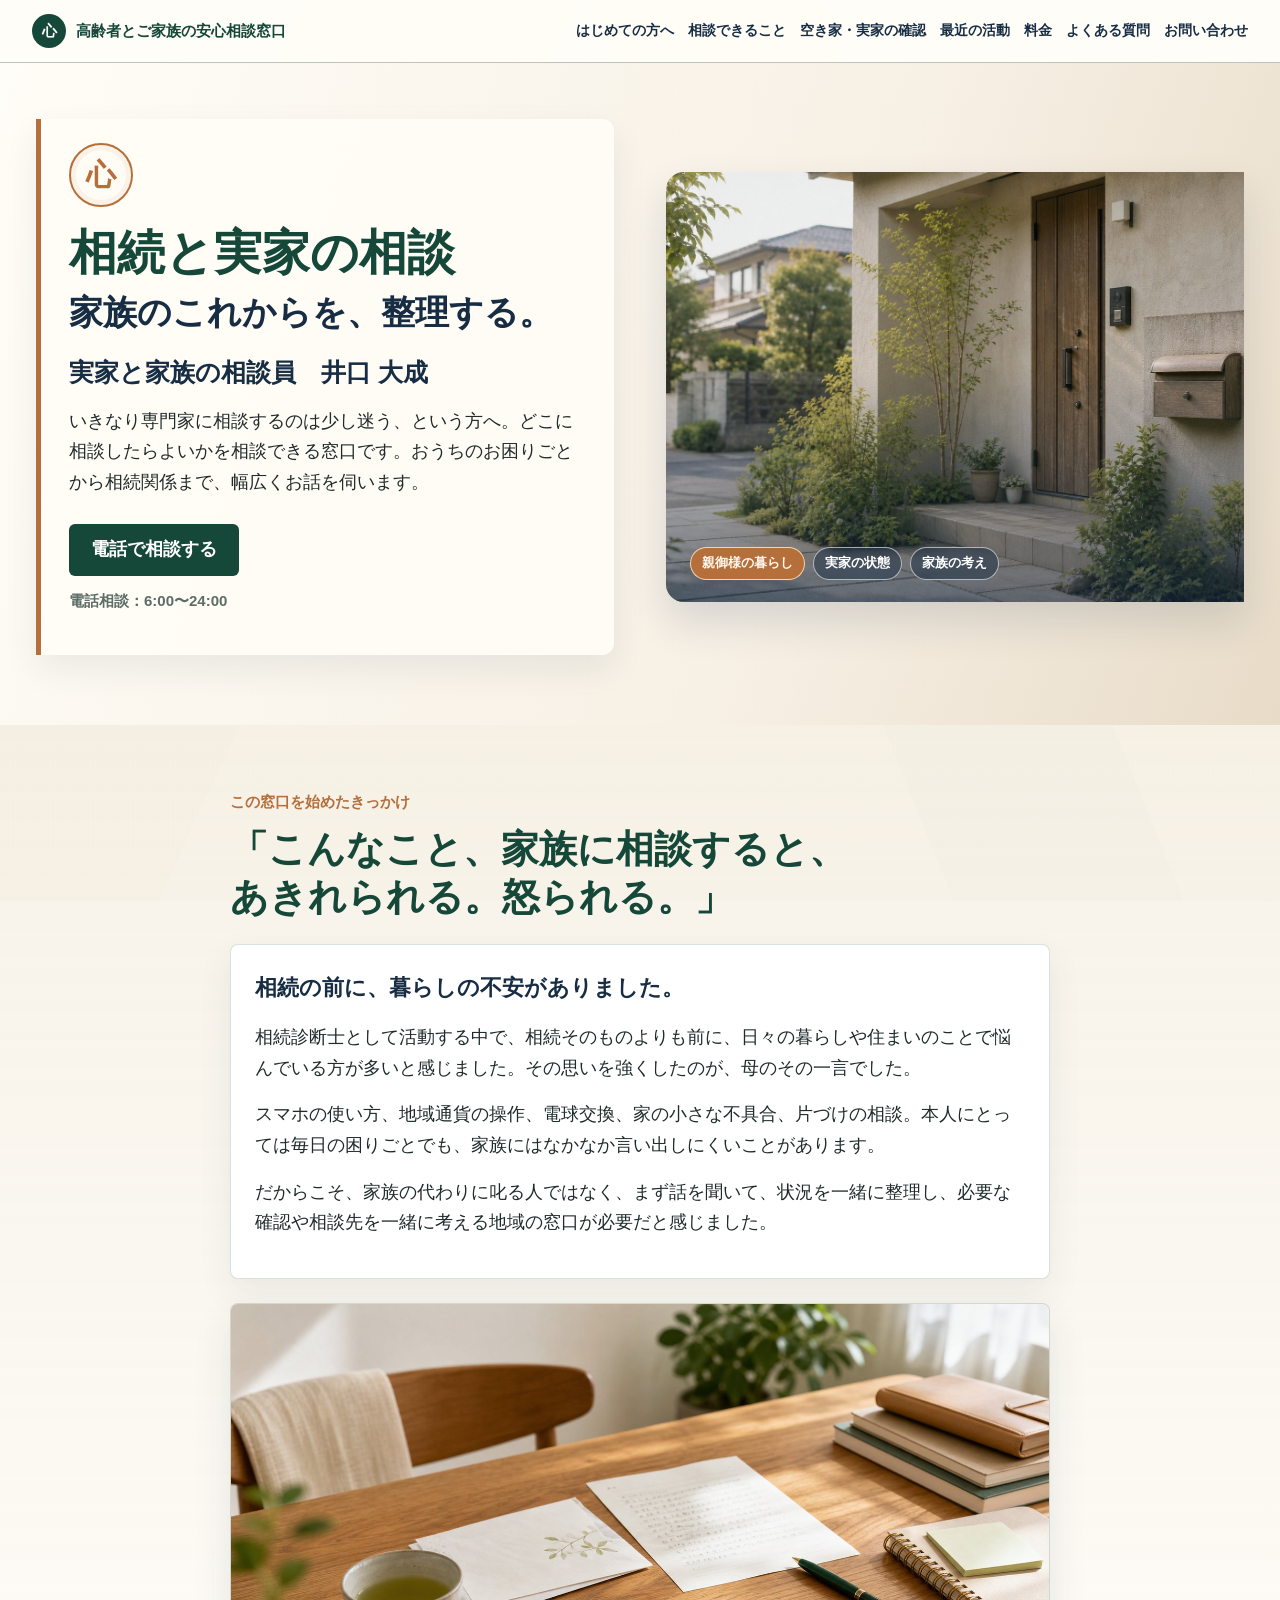
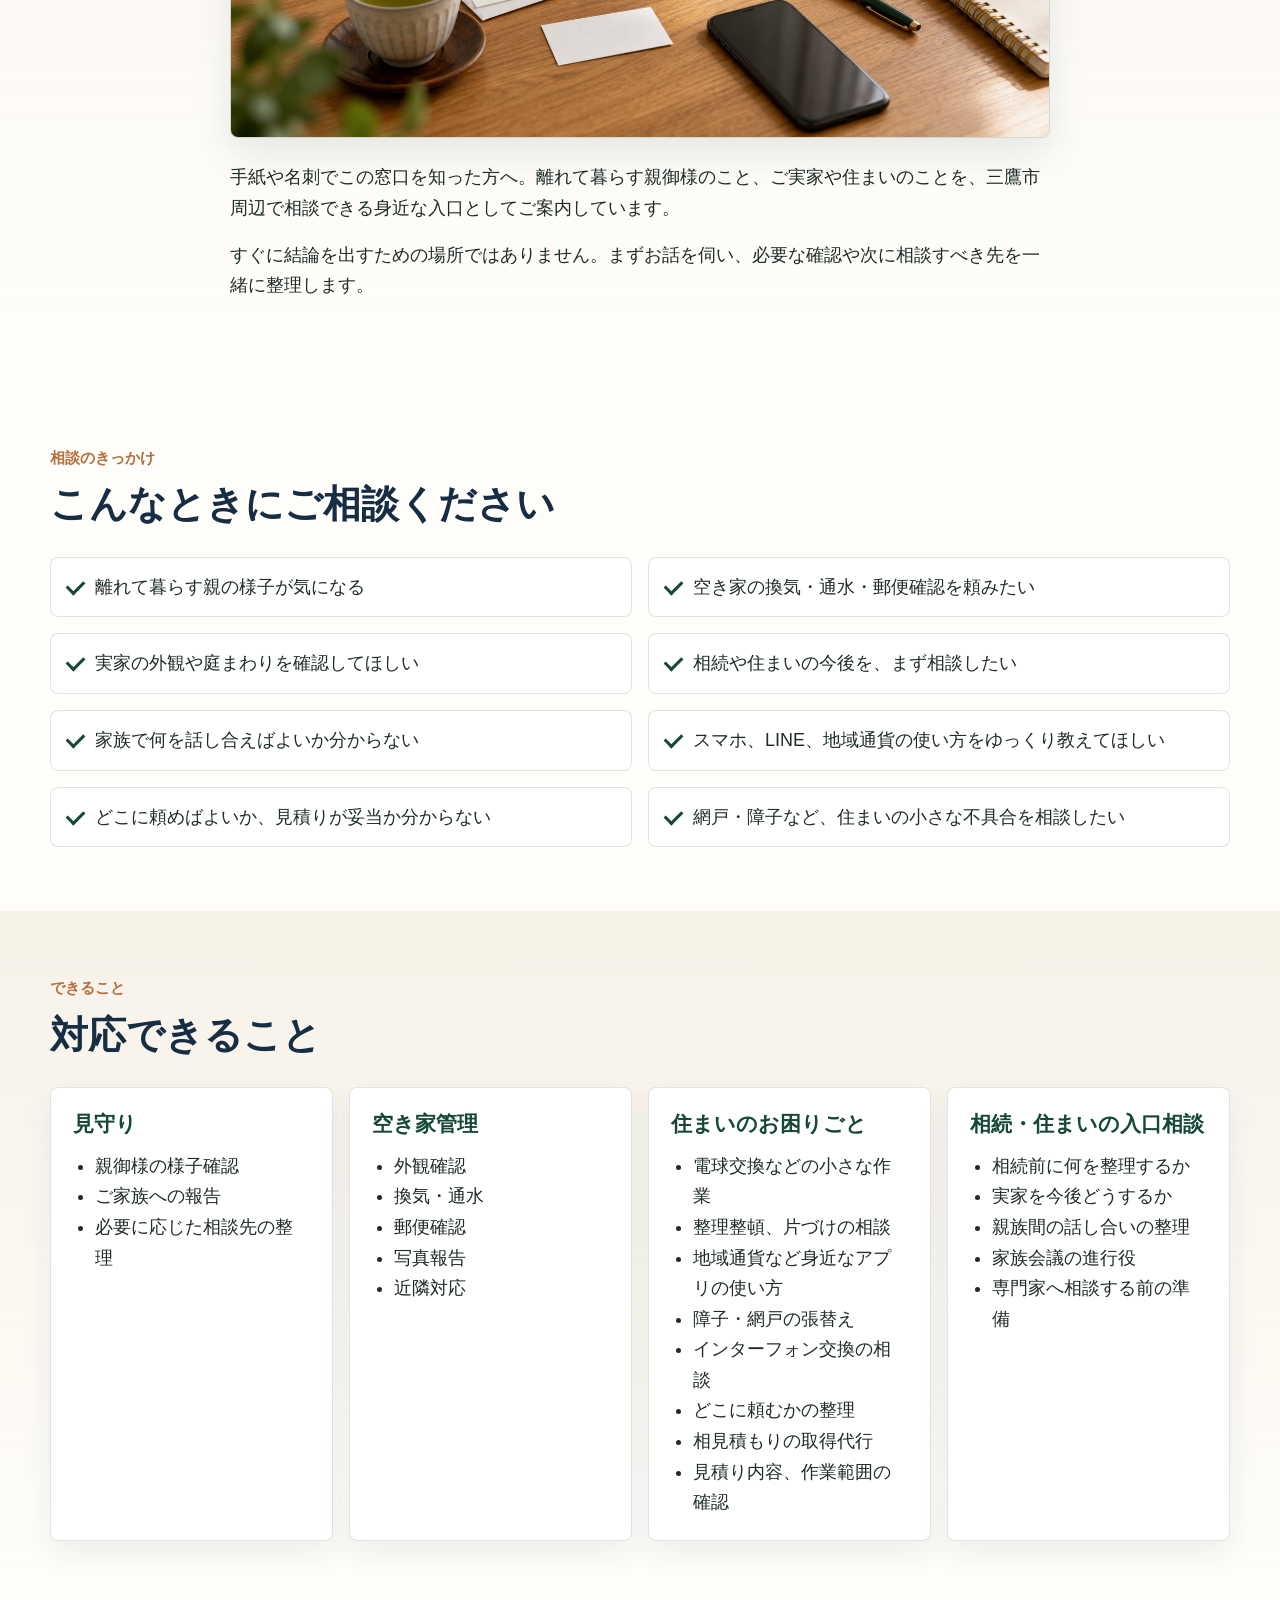
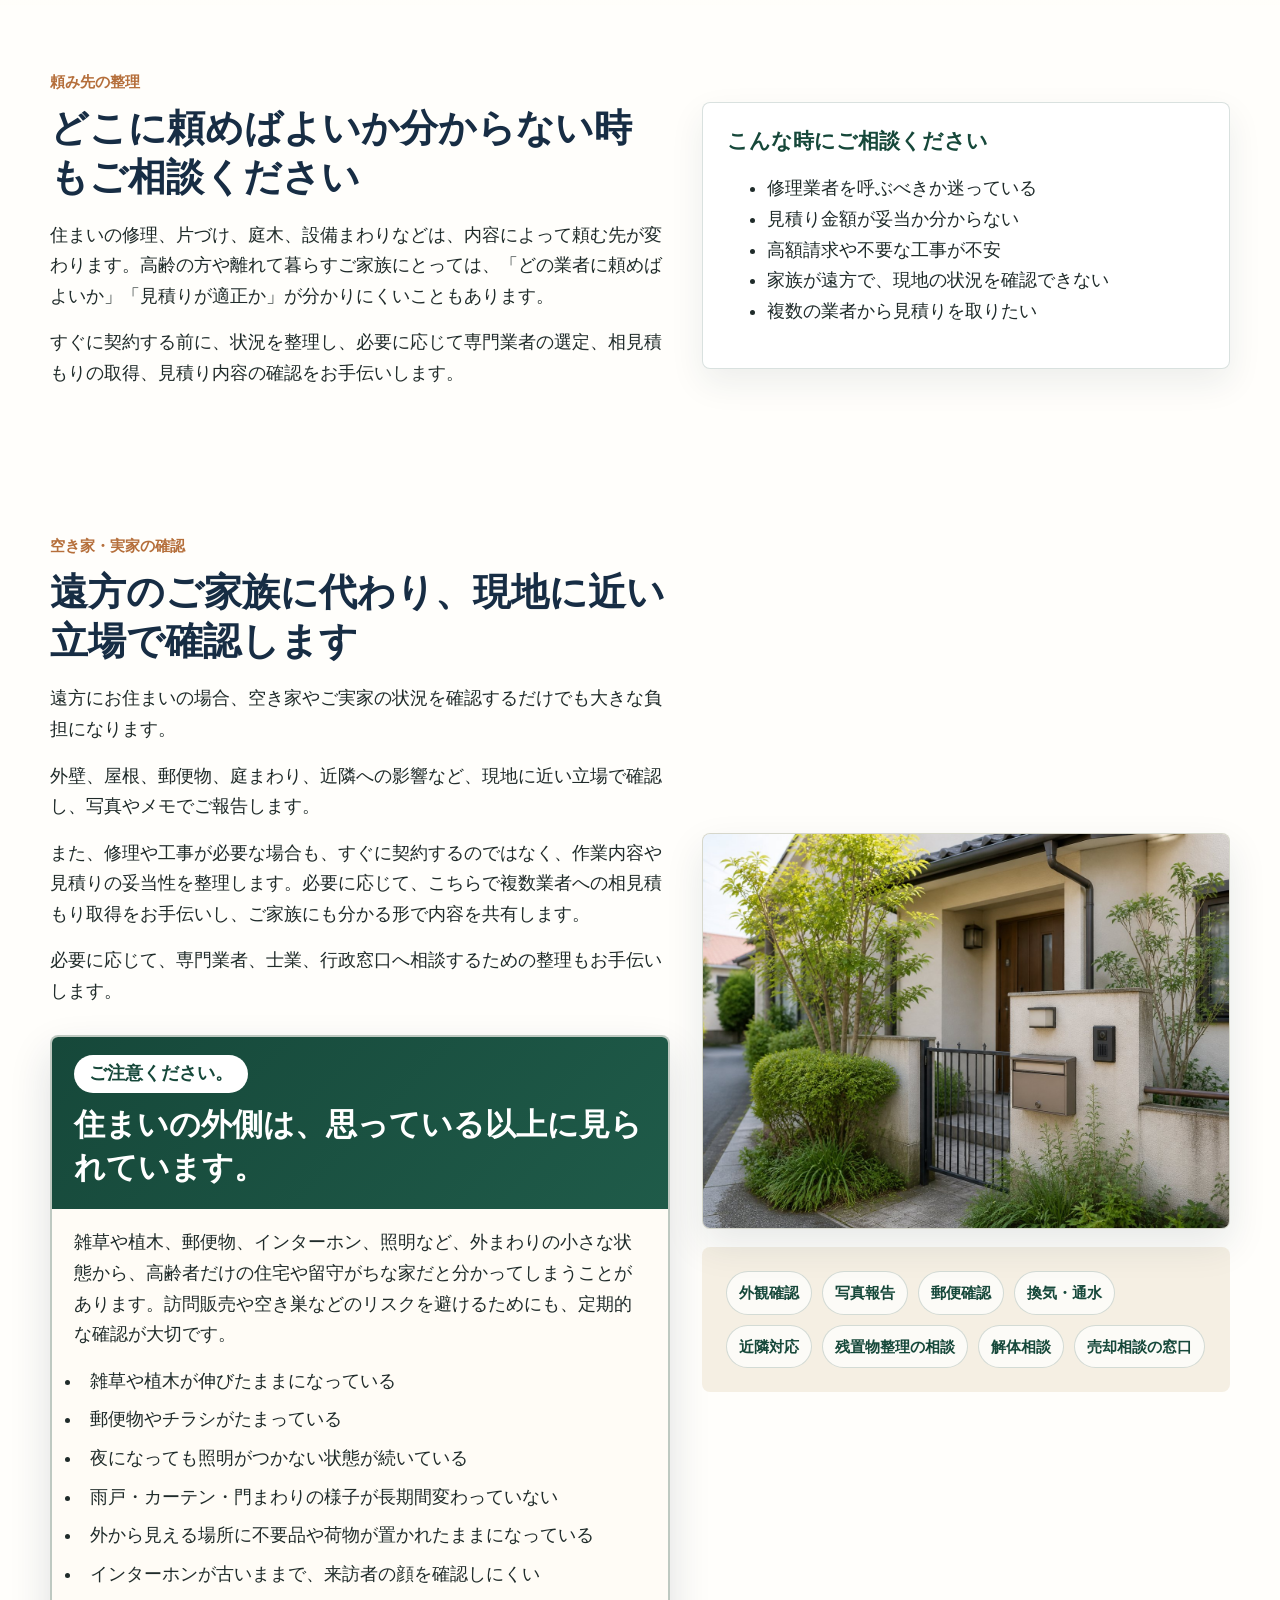
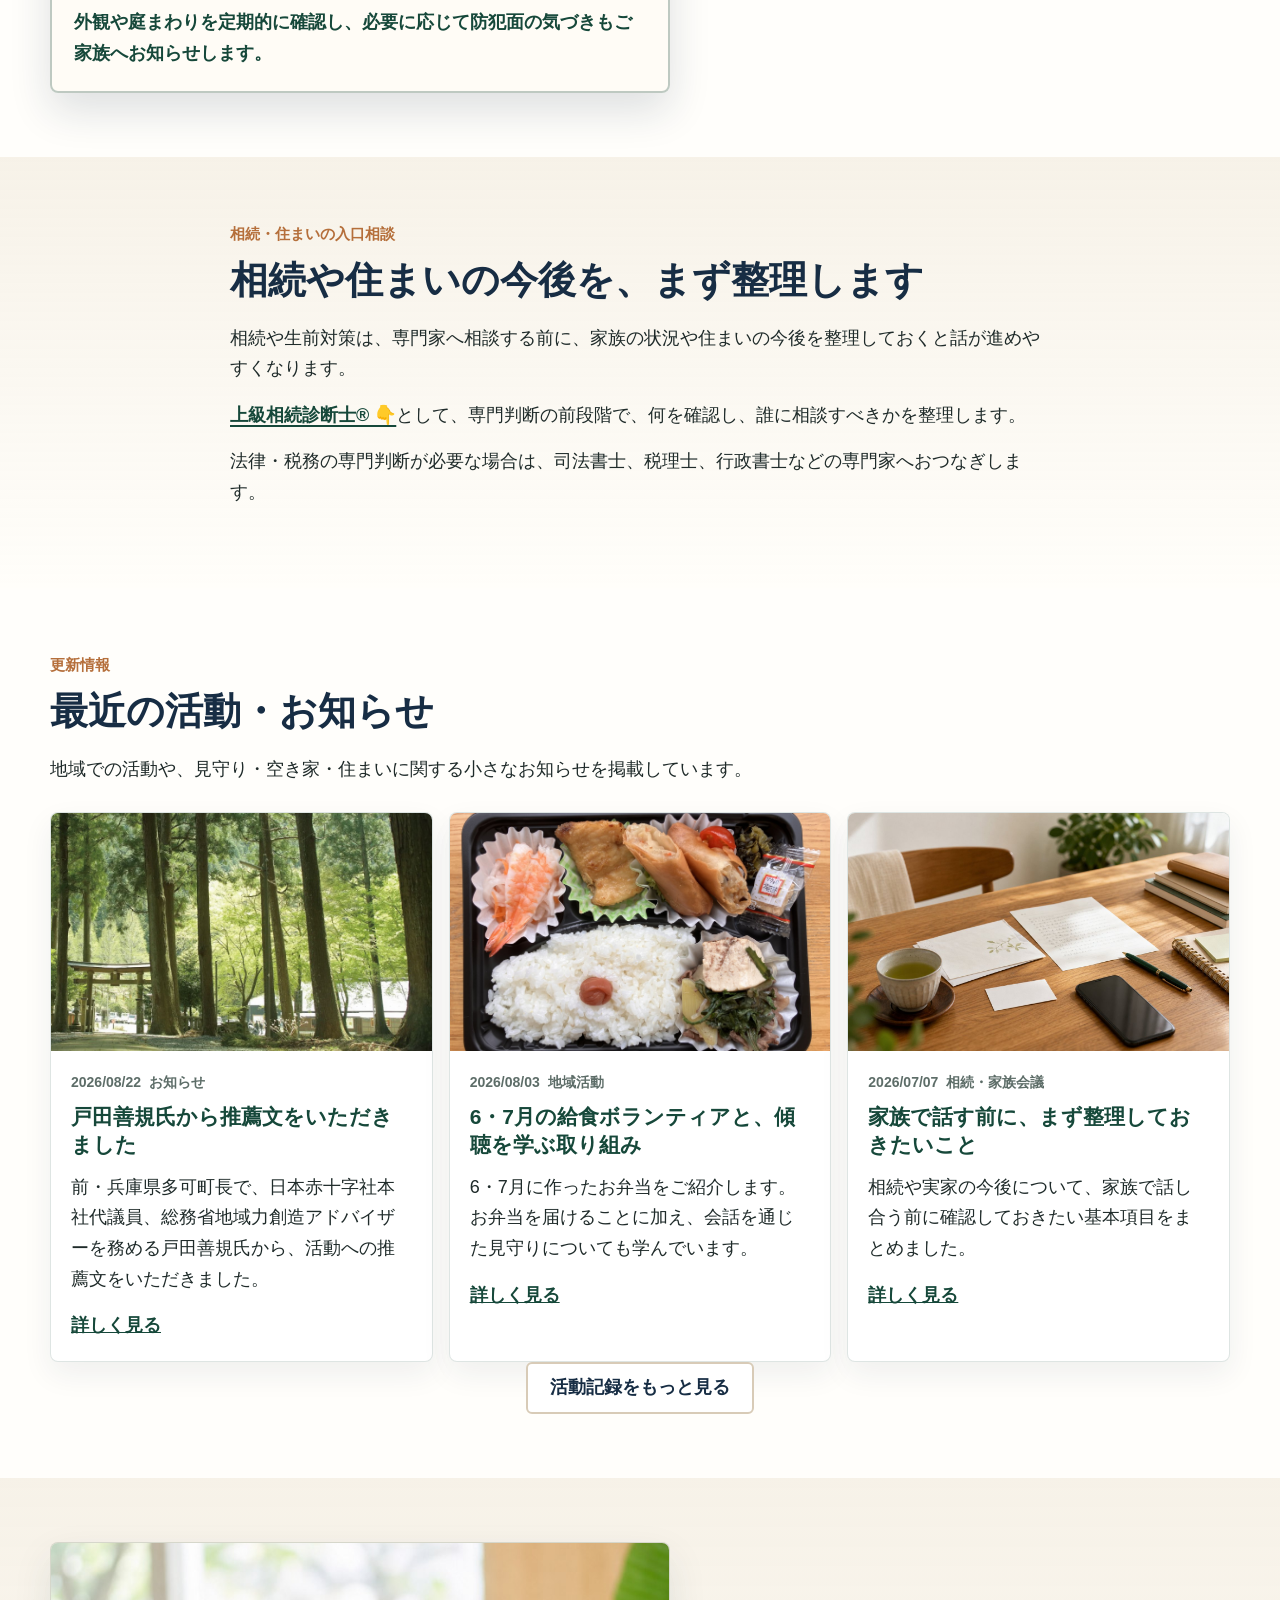
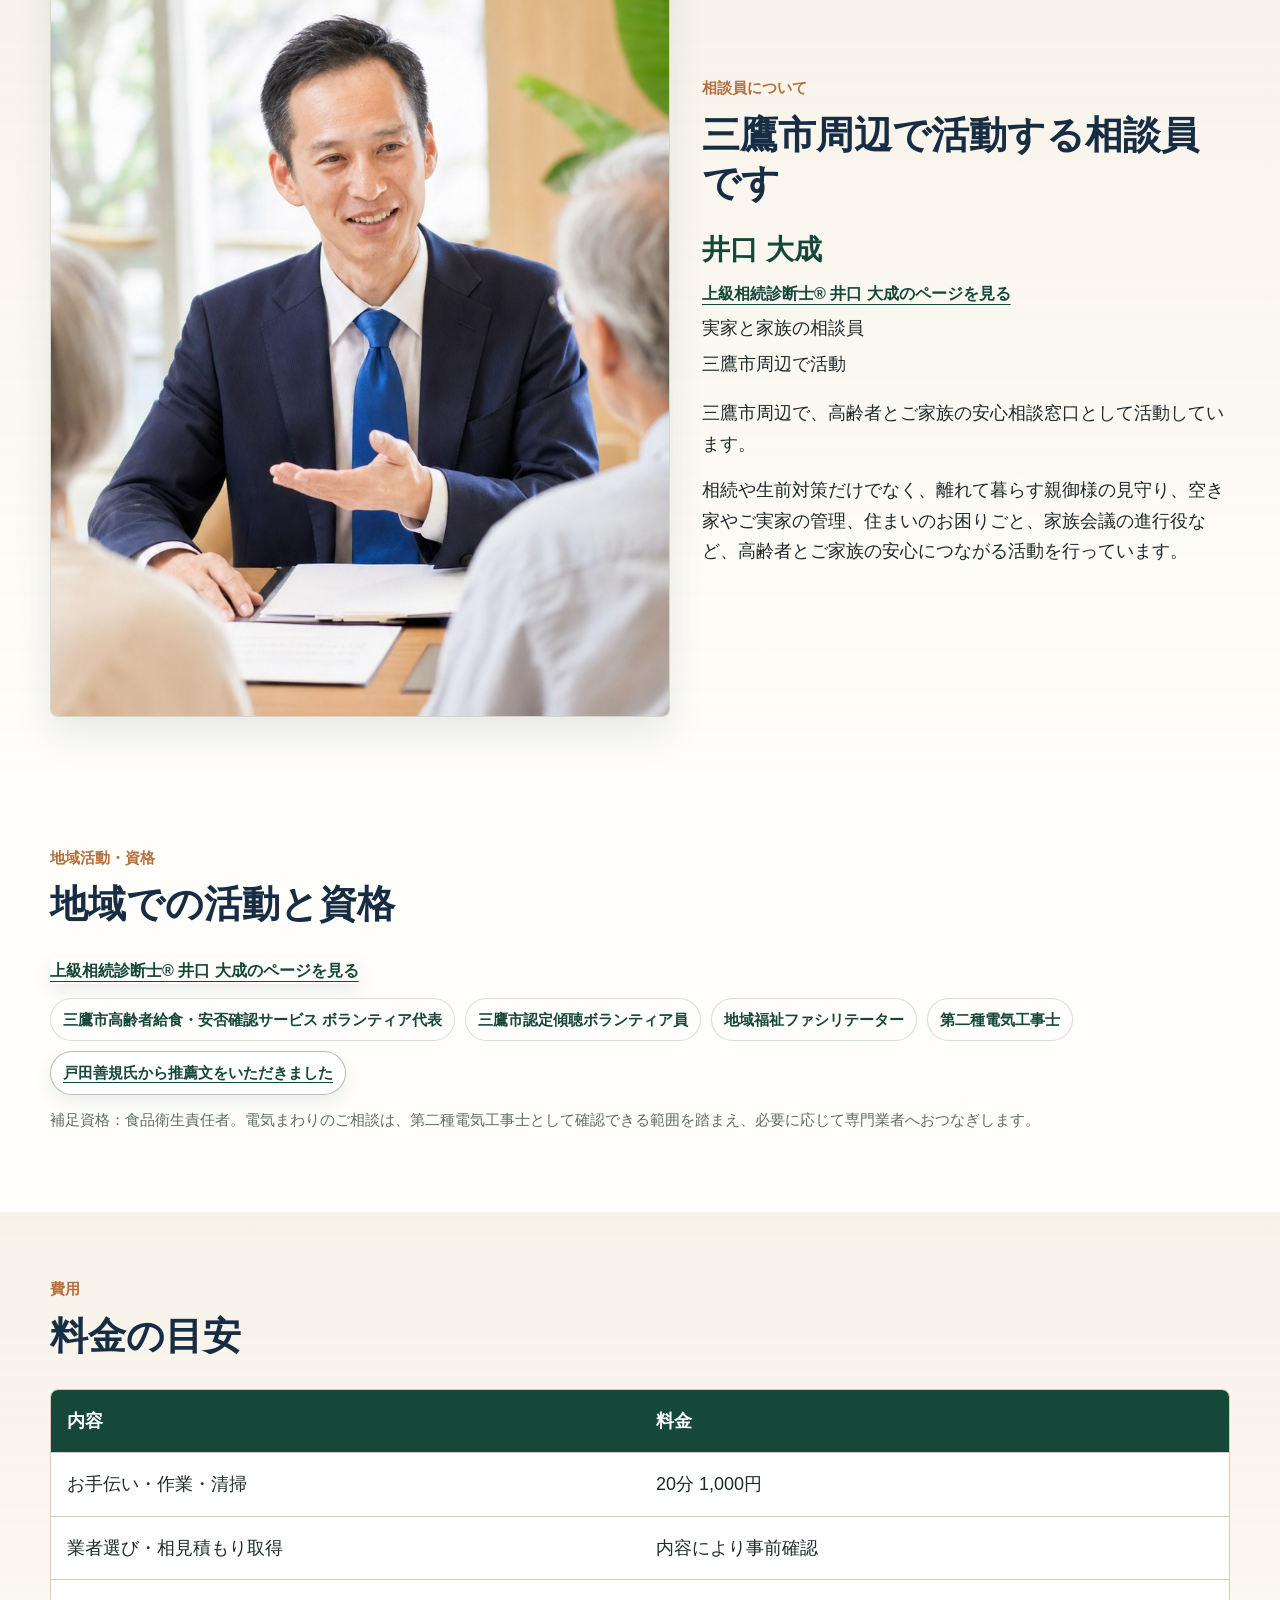
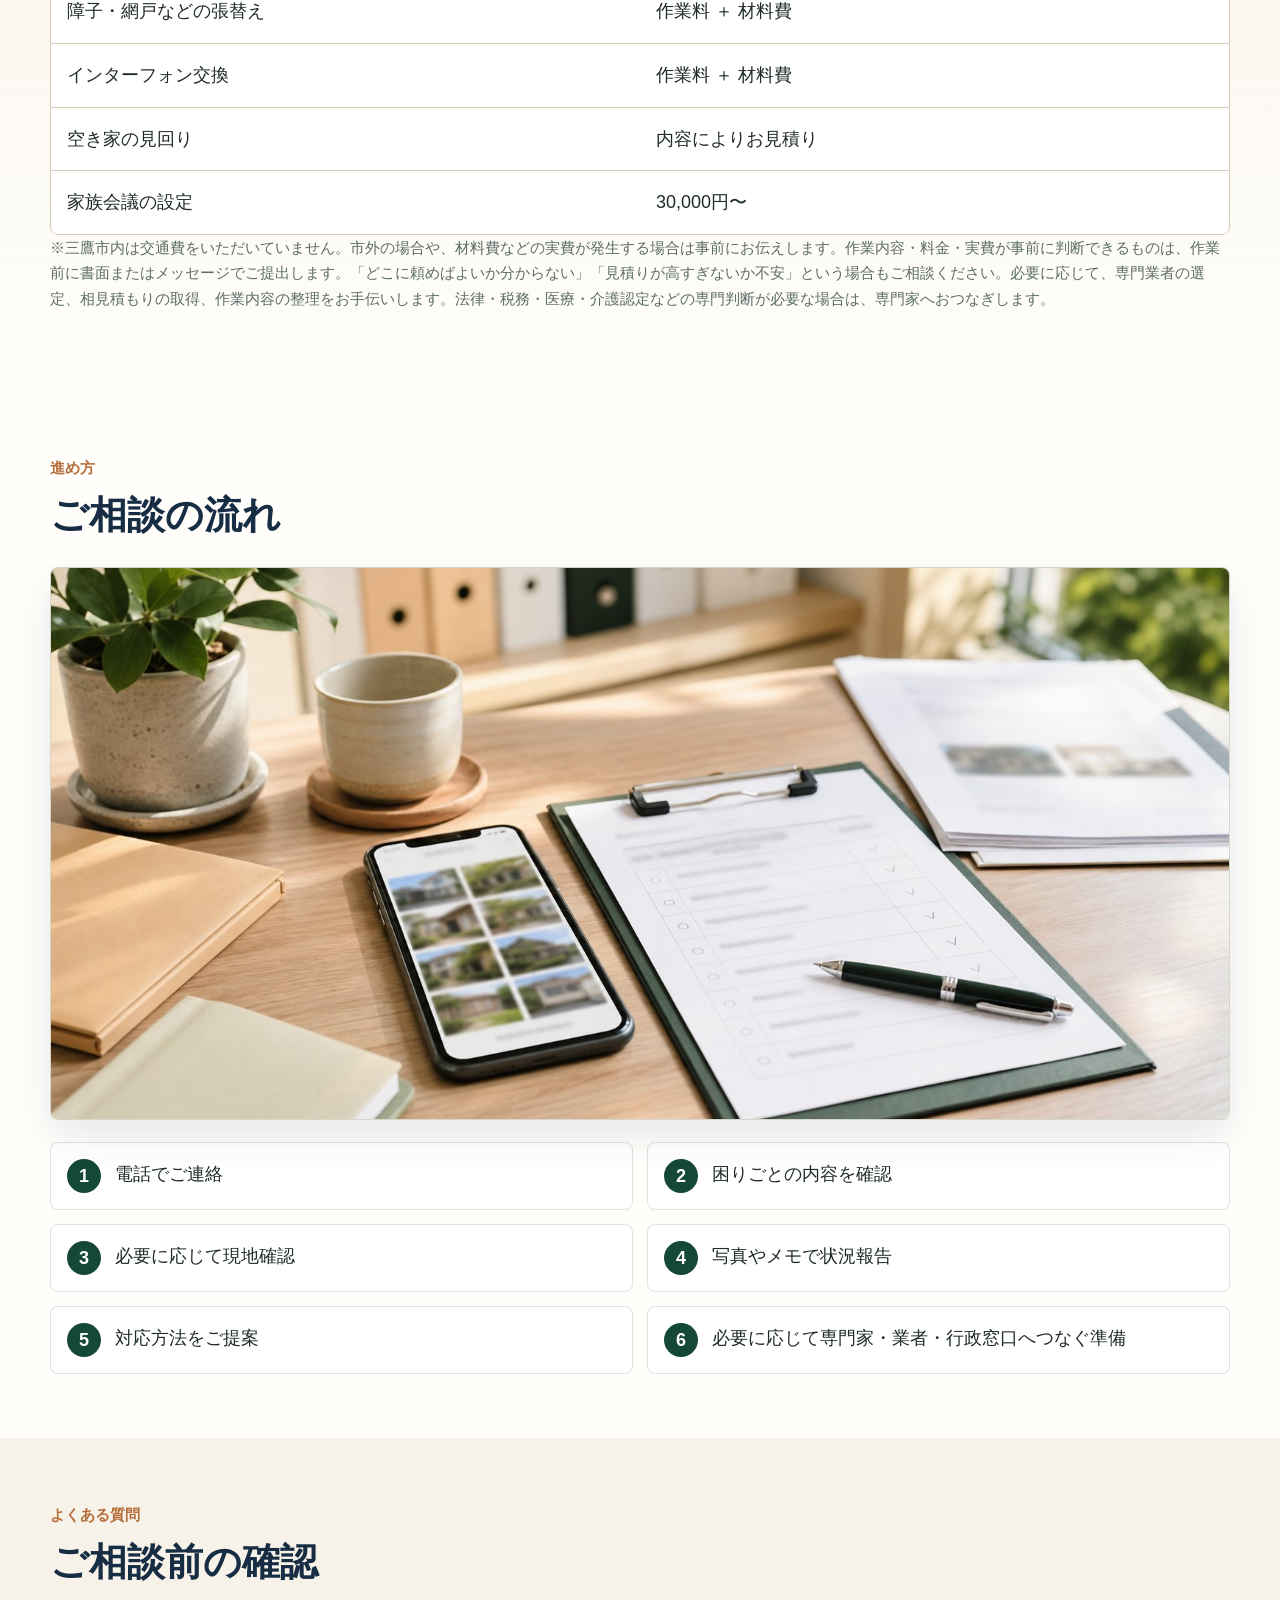
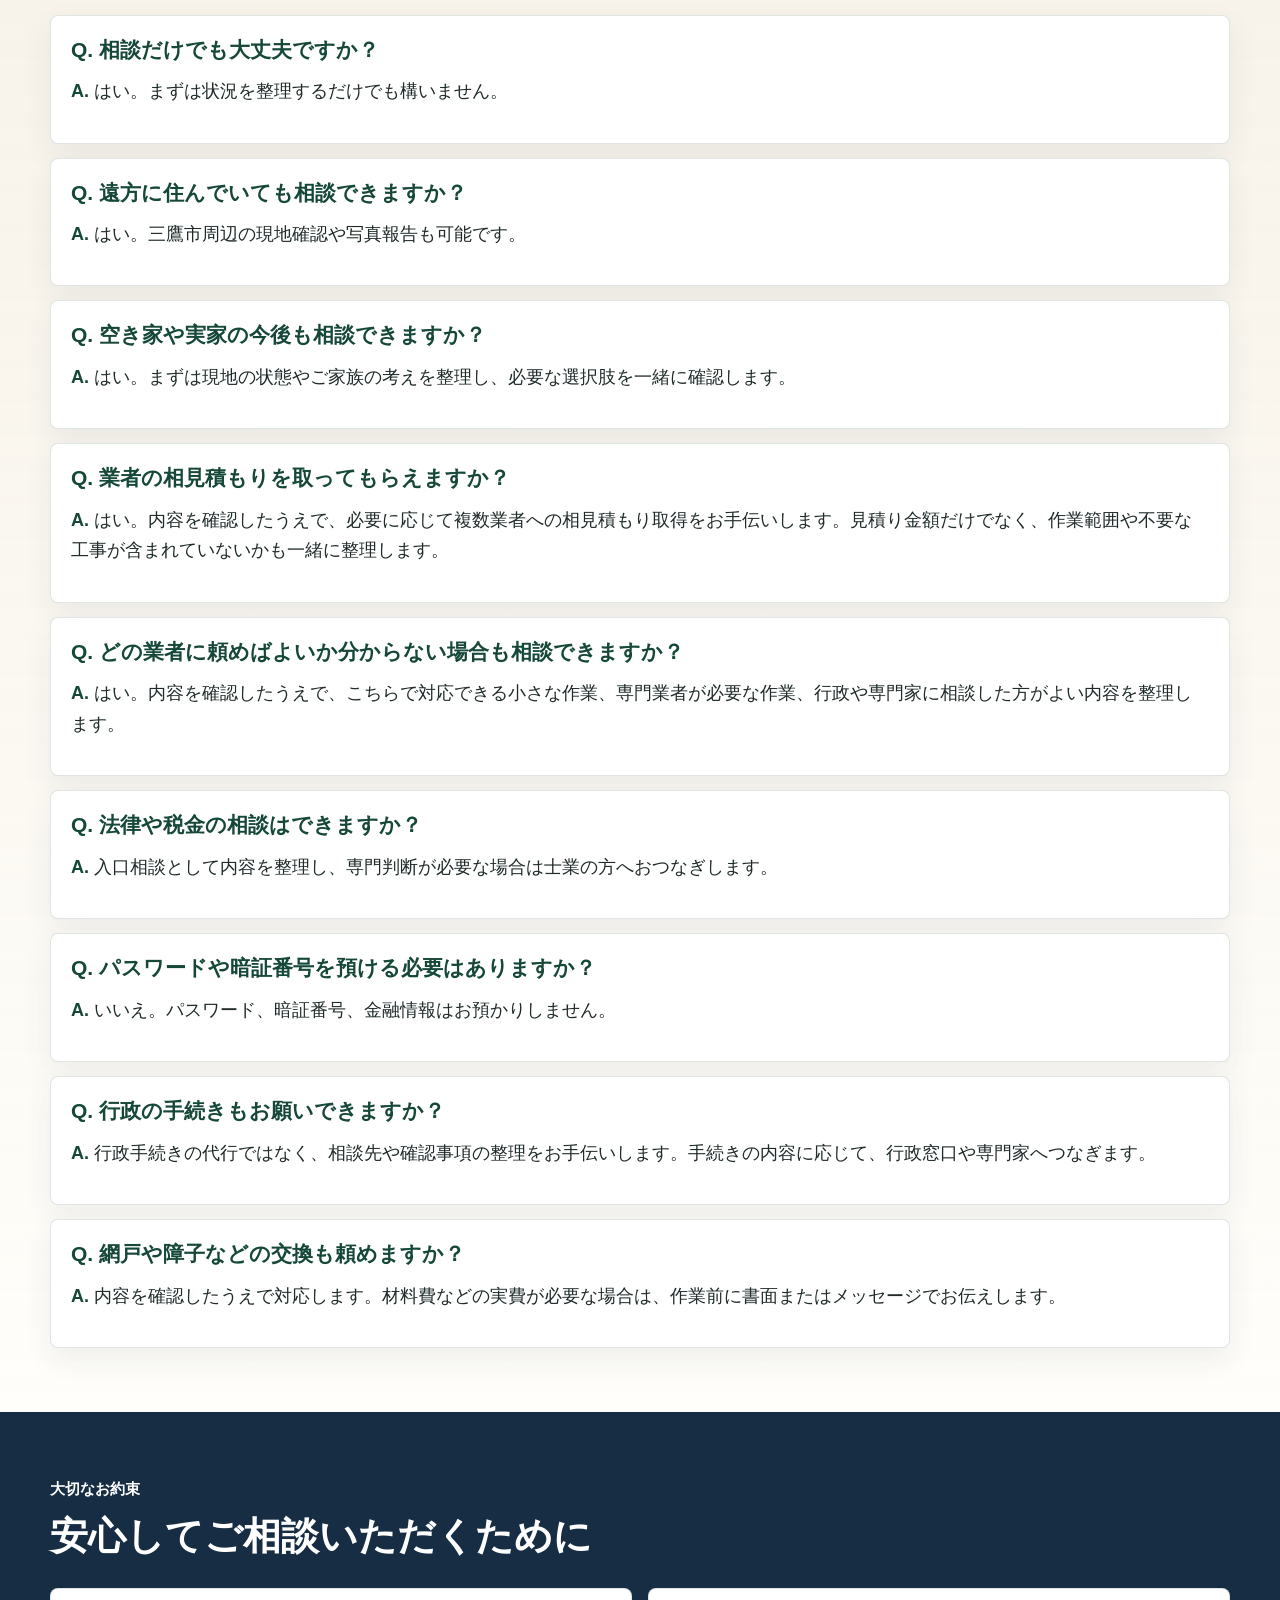
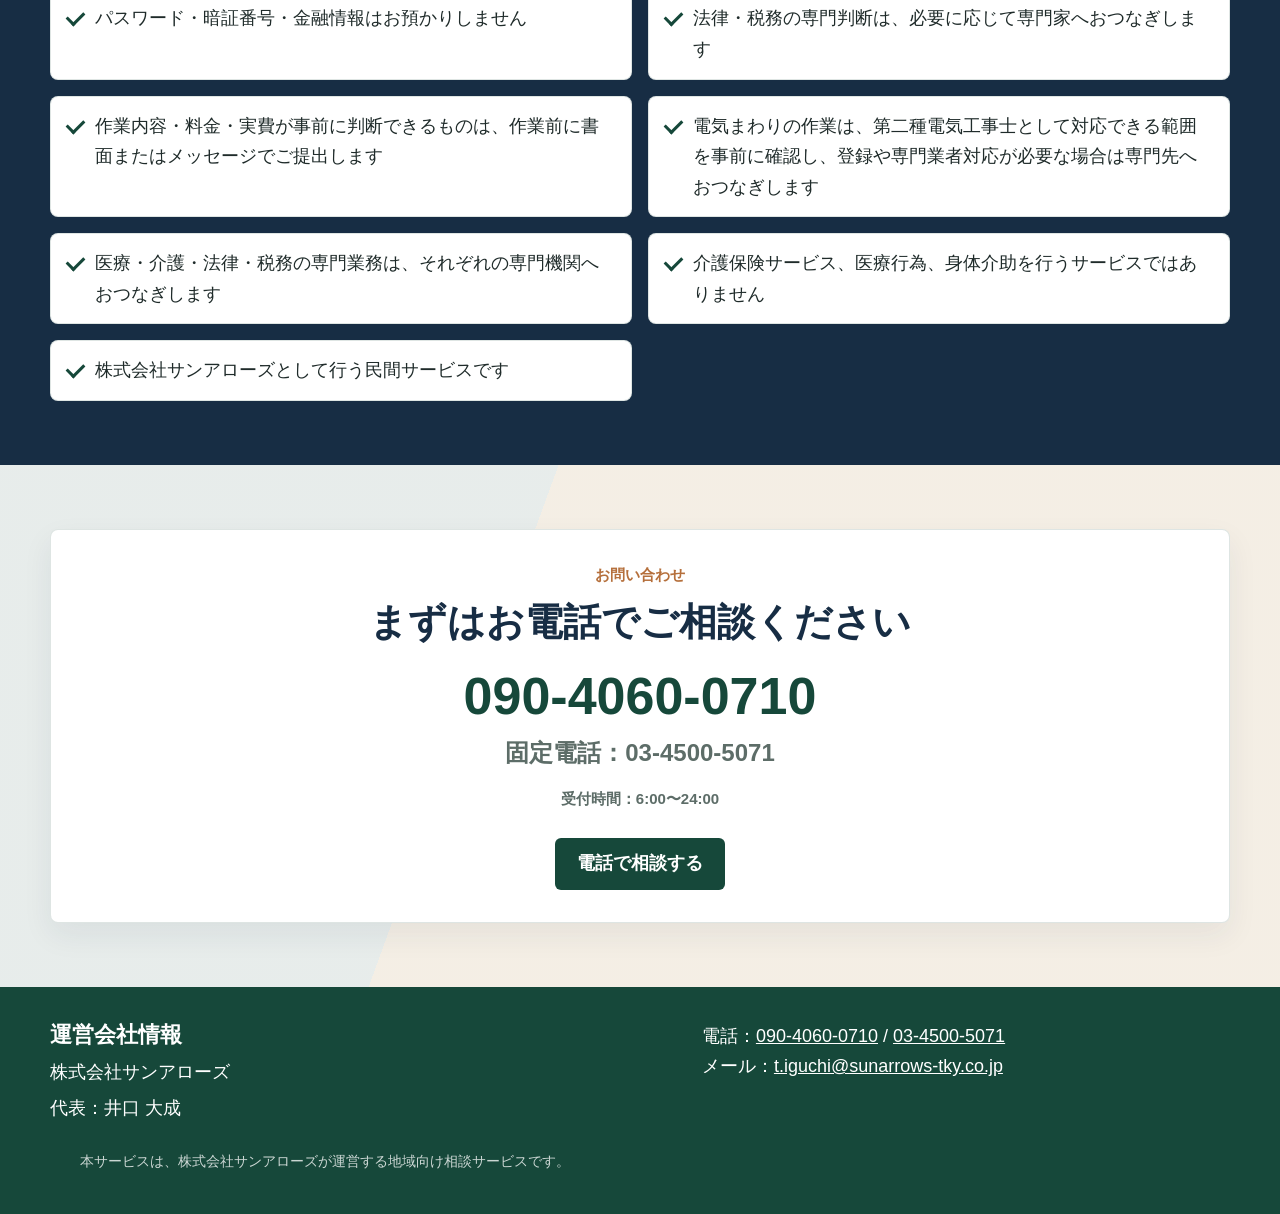
==== index.html @ 0537a22c "Add Toda Yoshinori recommendation article" ====
<!doctype html>
<html lang="ja">
<head>
  <meta charset="utf-8">
  <meta name="viewport" content="width=device-width, initial-scale=1">
  <title>相続・実家・家族の相談窓口｜高齢者とご家族の安心相談窓口</title>
  <meta name="description" content="三鷹市周辺で、相続・実家・家族のこれからを整理する相談窓口です。上級相続診断士® 井口大成が、親御様の暮らし、空き家、家族会議、専門家への相談準備をお手伝いします。">
  <meta property="og:title" content="高齢者とご家族の安心相談窓口">
  <meta property="og:description" content="相続・実家・家族のこれからを整理する相談窓口。上級相続診断士®が、専門家へ相談する前の準備をお手伝いします。">
  <meta property="og:type" content="website">
  <meta property="og:image" content="assets/images/ogp.jpg">
  <link rel="stylesheet" href="styles.css?v=20260708-activity-fallback-links">
</head>
<body>
  <header class="site-header">
    <a class="brand" href="#top" aria-label="高齢者とご家族の安心相談窓口 トップへ">
      <span class="brand-mark" aria-hidden="true">心</span>
      <span class="brand-text"><span>高齢者とご家族の安心</span><span>相談窓口</span></span>
    </a>
    <button class="nav-toggle" type="button" aria-expanded="false" aria-controls="site-nav">メニュー</button>
    <nav id="site-nav" class="site-nav" aria-label="目的別ナビゲーション">
      <a href="#first">はじめての方へ</a>
      <a href="#services">相談できること</a>
      <a href="#vacant-house">空き家・実家の確認</a>
      <a href="#activities">最近の活動</a>
      <a href="#price">料金</a>
      <a href="#faq">よくある質問</a>
      <a href="#contact">お問い合わせ</a>
    </nav>
  </header>

  <main id="top">
    <section class="hero section">
      <div class="container hero-grid">
        <div class="hero-copy">
            <div class="hero-seal" aria-label="心を寄せて相談を受ける窓口">心</div>
            <h1 class="hero-title"><span>相続と実家の相談</span></h1>
            <p class="hero-subtitle">家族のこれからを、整理する。</p>
            <p class="hero-consultant">実家と家族の相談員　井口 大成</p>
          <p>いきなり専門家に相談するのは少し迷う、という方へ。どこに相談したらよいかを相談できる窓口です。おうちのお困りごとから相続関係まで、幅広くお話を伺います。</p>
          <div class="cta-row">
            <a class="button primary" href="tel:09040600710">電話で相談する</a>
          </div>
          <p class="reception">電話相談：6:00〜24:00</p>
        </div>
        <div class="hero-visual" aria-label="実家と家族の相談イメージ">
          <figure class="hero-photo">
            <img src="assets/images/hero-home-support.jpg" alt="玄関まわりのある実家の外観イメージ">
            <figcaption>
              <span>親御様の暮らし</span>
              <span>実家の状態</span>
              <span>家族の考え</span>
            </figcaption>
          </figure>
        </div>
      </div>
    </section>

    <section id="first" class="section soft story-section">
      <div class="container narrow">
        <p class="eyebrow">この窓口を始めたきっかけ</p>
        <h2>「こんなこと、家族に相談すると、<br>あきれられる。怒られる。」</h2>
        <div class="story-card">
          <p>相続の前に、暮らしの不安がありました。</p>
          <p>相続診断士として活動する中で、相続そのものよりも前に、日々の暮らしや住まいのことで悩んでいる方が多いと感じました。その思いを強くしたのが、母のその一言でした。</p>
          <p>スマホの使い方、地域通貨の操作、電球交換、家の小さな不具合、片づけの相談。本人にとっては毎日の困りごとでも、家族にはなかなか言い出しにくいことがあります。</p>
          <p>だからこそ、家族の代わりに叱る人ではなく、まず話を聞いて、状況を一緒に整理し、必要な確認や相談先を一緒に考える地域の窓口が必要だと感じました。</p>
        </div>
        <figure class="section-photo story-photo">
          <img src="assets/images/consultation-table.jpg" alt="手紙、名刺、スマートフォンを置いた相談テーブルのイメージ">
        </figure>
        <p>手紙や名刺でこの窓口を知った方へ。離れて暮らす親御様のこと、ご実家や住まいのことを、三鷹市周辺で相談できる身近な入口としてご案内しています。</p>
        <p>すぐに結論を出すための場所ではありません。まずお話を伺い、必要な確認や次に相談すべき先を一緒に整理します。</p>
      </div>
    </section>

    <section class="section">
      <div class="container">
        <div class="section-heading">
          <p class="eyebrow">相談のきっかけ</p>
          <h2>こんなときにご相談ください</h2>
        </div>
        <ul class="check-grid">
          <li>離れて暮らす親の様子が気になる</li>
          <li>空き家の換気・通水・郵便確認を頼みたい</li>
          <li>実家の外観や庭まわりを確認してほしい</li>
          <li>相続や住まいの今後を、まず相談したい</li>
          <li>家族で何を話し合えばよいか分からない</li>
          <li>スマホ、LINE、地域通貨の使い方をゆっくり教えてほしい</li>
          <li>どこに頼めばよいか、見積りが妥当か分からない</li>
          <li>網戸・障子など、住まいの小さな不具合を相談したい</li>
        </ul>
      </div>
    </section>

    <section id="services" class="section soft">
      <div class="container">
        <div class="section-heading">
          <p class="eyebrow">できること</p>
          <h2>対応できること</h2>
        </div>
        <div class="service-grid">
          <article class="card">
            <h3>見守り</h3>
            <ul>
              <li>親御様の様子確認</li>
              <li>ご家族への報告</li>
              <li>必要に応じた相談先の整理</li>
            </ul>
          </article>
          <article class="card">
            <h3>空き家管理</h3>
            <ul>
              <li>外観確認</li>
              <li>換気・通水</li>
              <li>郵便確認</li>
              <li>写真報告</li>
              <li>近隣対応</li>
            </ul>
          </article>
          <article class="card">
            <h3>住まいのお困りごと</h3>
            <ul>
              <li>電球交換などの小さな作業</li>
              <li>整理整頓、片づけの相談</li>
              <li>地域通貨など身近なアプリの使い方</li>
              <li>障子・網戸の張替え</li>
              <li>インターフォン交換の相談</li>
              <li>どこに頼むかの整理</li>
              <li>相見積もりの取得代行</li>
              <li>見積り内容、作業範囲の確認</li>
            </ul>
          </article>
          <article class="card">
            <h3>相続・住まいの入口相談</h3>
            <ul>
              <li>相続前に何を整理するか</li>
              <li>実家を今後どうするか</li>
              <li>親族間の話し合いの整理</li>
              <li>家族会議の進行役</li>
              <li>専門家へ相談する前の準備</li>
            </ul>
          </article>
        </div>
      </div>
    </section>

    <section class="section">
      <div class="container split">
        <div>
          <p class="eyebrow">頼み先の整理</p>
          <h2>どこに頼めばよいか分からない時もご相談ください</h2>
          <p>住まいの修理、片づけ、庭木、設備まわりなどは、内容によって頼む先が変わります。高齢の方や離れて暮らすご家族にとっては、「どの業者に頼めばよいか」「見積りが適正か」が分かりにくいこともあります。</p>
          <p>すぐに契約する前に、状況を整理し、必要に応じて専門業者の選定、相見積もりの取得、見積り内容の確認をお手伝いします。</p>
        </div>
        <div class="story-card support-card">
          <h3>こんな時にご相談ください</h3>
          <ul>
            <li>修理業者を呼ぶべきか迷っている</li>
            <li>見積り金額が妥当か分からない</li>
            <li>高額請求や不要な工事が不安</li>
            <li>家族が遠方で、現地の状況を確認できない</li>
            <li>複数の業者から見積りを取りたい</li>
          </ul>
        </div>
      </div>
    </section>

    <section id="vacant-house" class="section split-section">
      <div class="container split">
        <div>
          <p class="eyebrow">空き家・実家の確認</p>
          <h2>遠方のご家族に代わり、現地に近い立場で確認します</h2>
          <p>遠方にお住まいの場合、空き家やご実家の状況を確認するだけでも大きな負担になります。</p>
          <p>外壁、屋根、郵便物、庭まわり、近隣への影響など、現地に近い立場で確認し、写真やメモでご報告します。</p>
          <p>また、修理や工事が必要な場合も、すぐに契約するのではなく、作業内容や見積りの妥当性を整理します。必要に応じて、こちらで複数業者への相見積もり取得をお手伝いし、ご家族にも分かる形で内容を共有します。</p>
          <p>必要に応じて、専門業者、士業、行政窓口へ相談するための整理もお手伝いします。</p>
          <div class="caution-box">
            <div class="caution-header">
              <p class="caution-label">ご注意ください。</p>
              <h3>住まいの外側は、思っている以上に見られています。</h3>
            </div>
            <p>雑草や植木、郵便物、インターホン、照明など、外まわりの小さな状態から、高齢者だけの住宅や留守がちな家だと分かってしまうことがあります。訪問販売や空き巣などのリスクを避けるためにも、定期的な確認が大切です。</p>
            <ul>
              <li>雑草や植木が伸びたままになっている</li>
              <li>郵便物やチラシがたまっている</li>
              <li>夜になっても照明がつかない状態が続いている</li>
              <li>雨戸・カーテン・門まわりの様子が長期間変わっていない</li>
              <li>外から見える場所に不要品や荷物が置かれたままになっている</li>
              <li>インターホンが古いままで、来訪者の顔を確認しにくい</li>
            </ul>
            <p class="caution-note">外観や庭まわりを定期的に確認し、必要に応じて防犯面の気づきもご家族へお知らせします。</p>
          </div>
        </div>
        <div class="vacant-side">
          <figure class="section-photo vacant-photo">
            <img src="assets/images/vacant-house-check.jpg" alt="郵便受け、インターホン、植木が見える住宅外観の確認イメージ">
          </figure>
          <ul class="tag-panel">
            <li>外観確認</li>
            <li>写真報告</li>
            <li>郵便確認</li>
            <li>換気・通水</li>
            <li>近隣対応</li>
            <li>残置物整理の相談</li>
            <li>解体相談</li>
            <li>売却相談の窓口</li>
          </ul>
        </div>
      </div>
    </section>

    <section class="section soft">
      <div class="container narrow">
        <p class="eyebrow">相続・住まいの入口相談</p>
        <h2>相続や住まいの今後を、まず整理します</h2>
        <p>相続や生前対策は、専門家へ相談する前に、家族の状況や住まいの今後を整理しておくと話が進めやすくなります。</p>
        <p><a class="inline-link" href="https://souzokushindan.com/sys/up_consultant/tokyo_t_iguchi/" target="_blank" rel="noopener noreferrer">上級相続診断士® 👇</a>として、専門判断の前段階で、何を確認し、誰に相談すべきかを整理します。</p>
        <p>法律・税務の専門判断が必要な場合は、司法書士、税理士、行政書士などの専門家へおつなぎします。</p>
      </div>
    </section>

    <section id="activities" class="section">
      <div class="container">
        <div class="section-heading">
          <p class="eyebrow">更新情報</p>
          <h2>最近の活動・お知らせ</h2>
          <p>地域での活動や、見守り・空き家・住まいに関する小さなお知らせを掲載しています。</p>
        </div>
        <div id="activities-list" class="activity-grid" aria-live="polite">
          <article class="activity-card">
            <div class="activity-media"><img src="assets/images/toda-yoshinori-profile.jpg" alt="戸田善規氏の写真" loading="lazy"></div>
            <div class="activity-body">
              <div class="activity-meta"><span>2026/08/23</span><span>お知らせ</span></div>
              <h3>戸田善規氏から推薦文をいただきました</h3>
              <p>前・兵庫県多可町長の戸田善規氏から、活動への推薦文をいただきました。</p>
              <a class="text-link" href="activities/2026-08-activity-023.html">詳しく見る</a>
            </div>
          </article>
          <article class="activity-card">
            <div class="activity-media"><img src="assets/images/consultation-table.jpg?v=20260707" alt="相談内容を整理するためのテーブルと書類" loading="lazy"></div>
            <div class="activity-body">
              <div class="activity-meta"><span>2026/07/08</span><span>相続・家族会議</span></div>
              <h3>家族で話す前に、まず整理しておきたいこと</h3>
              <p>相続や実家の今後について、家族で話し合う前に確認しておきたい基本項目をまとめました。</p>
              <a class="text-link" href="activities/2026-07-activity-003.html">詳しく見る</a>
            </div>
          </article>
          <article class="activity-card">
            <div class="activity-media"><img src="assets/activities/vacant-weeding-path-after.jpg?v=20260707" alt="雑草除去後に通路が確認しやすくなった建物まわり" loading="lazy"></div>
            <div class="activity-body">
              <div class="activity-meta"><span>2026/07/05</span><span>空き家・住まい</span></div>
              <h3>空き家の雑草除去を行いました</h3>
              <p>建物まわりと裏手の雑草を整理し、通路や外まわりの状態が確認しやすくなりました。</p>
              <a class="text-link" href="activities/2026-07-activity-002.html">詳しく見る</a>
            </div>
          </article>
          <article class="activity-card">
            <div class="activity-media"><img src="assets/activities/volunteer-dinner-2026.jpg?v=20260707" alt="給食ボランティアの食事会で撮影した集合写真のイラスト加工画像" loading="lazy"></div>
            <div class="activity-body">
              <div class="activity-meta"><span>2026/07/02</span><span>地域活動</span></div>
              <h3>高齢者給食・安否確認サービスに参加しました</h3>
              <p>給食ボランティアの1年の区切りとして、支えてきた皆さんと食事会をしました。</p>
              <a class="text-link" href="activities/2026-07-activity-001.html">詳しく見る</a>
            </div>
          </article>
        </div>
        <div class="center">
          <a class="button secondary muted" href="activities/index.html?v=20260804-header">活動記録をもっと見る</a>
        </div>
      </div>
    </section>

    <section class="section soft">
      <div class="container profile">
        <figure class="profile-photo">
          <img src="assets/images/profile-consultation-iguchi-selected.png" alt="高齢のご家族と面談する相談員 井口大成">
        </figure>
        <div>
          <p class="eyebrow">相談員について</p>
          <h2>三鷹市周辺で活動する相談員です</h2>
          <div class="profile-name">
            <strong>井口 大成</strong>
            <div class="credential-stack">
              <a href="https://souzokushindan.com/sys/up_consultant/tokyo_t_iguchi/" target="_blank" rel="noopener noreferrer">上級相続診断士® 井口 大成のページを見る</a>
            </div>
            <span>実家と家族の相談員</span>
            <span>三鷹市周辺で活動</span>
          </div>
          <p>三鷹市周辺で、高齢者とご家族の安心相談窓口として活動しています。</p>
          <p>相続や生前対策だけでなく、離れて暮らす親御様の見守り、空き家やご実家の管理、住まいのお困りごと、家族会議の進行役など、高齢者とご家族の安心につながる活動を行っています。</p>
        </div>
      </div>
    </section>

    <section class="section">
      <div class="container">
        <div class="section-heading">
          <p class="eyebrow">地域活動・資格</p>
          <h2>地域での活動と資格</h2>
        </div>
        <div class="qualification-grid">
          <div class="qualification-credential">
            <a href="https://souzokushindan.com/sys/up_consultant/tokyo_t_iguchi/" target="_blank" rel="noopener noreferrer">上級相続診断士® 井口 大成のページを見る</a>
          </div>
          <span>三鷹市高齢者給食・安否確認サービス ボランティア代表</span>
          <span>三鷹市認定傾聴ボランティア員</span>
          <span>地域福祉ファシリテーター</span>
          <span>第二種電気工事士</span>
          <a href="activities/2026-08-activity-023.html">戸田善規氏から推薦文をいただきました</a>
        </div>
        <p class="small-note">補足資格：食品衛生責任者。電気まわりのご相談は、第二種電気工事士として確認できる範囲を踏まえ、必要に応じて専門業者へおつなぎします。</p>
      </div>
    </section>

    <section id="price" class="section soft">
      <div class="container">
        <div class="section-heading">
          <p class="eyebrow">費用</p>
          <h2>料金の目安</h2>
        </div>
        <div class="table-wrap">
          <table>
            <thead>
              <tr>
                <th>内容</th>
                <th>料金</th>
              </tr>
            </thead>
            <tbody>
              <tr><td>お手伝い・作業・清掃</td><td>20分 1,000円</td></tr>
              <tr><td>業者選び・相見積もり取得</td><td>内容により事前確認</td></tr>
              <tr><td>障子・網戸などの張替え</td><td>作業料 ＋ 材料費</td></tr>
              <tr><td>インターフォン交換</td><td>作業料 ＋ 材料費</td></tr>
              <tr><td>空き家の見回り</td><td>内容によりお見積り</td></tr>
              <tr><td>家族会議の設定</td><td>30,000円〜</td></tr>
            </tbody>
          </table>
        </div>
        <p class="small-note">※三鷹市内は交通費をいただいていません。市外の場合や、材料費などの実費が発生する場合は事前にお伝えします。作業内容・料金・実費が事前に判断できるものは、作業前に書面またはメッセージでご提出します。「どこに頼めばよいか分からない」「見積りが高すぎないか不安」という場合もご相談ください。必要に応じて、専門業者の選定、相見積もりの取得、作業内容の整理をお手伝いします。法律・税務・医療・介護認定などの専門判断が必要な場合は、専門家へおつなぎします。</p>
      </div>
    </section>

    <section class="section">
      <div class="container">
        <div class="section-heading">
          <p class="eyebrow">進め方</p>
          <h2>ご相談の流れ</h2>
        </div>
        <figure class="section-photo report-photo">
          <img src="assets/images/local-support-report.jpg" alt="写真報告とチェックリストをまとめるイメージ">
        </figure>
        <ol class="flow-list">
          <li><span>1</span>電話でご連絡</li>
          <li><span>2</span>困りごとの内容を確認</li>
          <li><span>3</span>必要に応じて現地確認</li>
          <li><span>4</span>写真やメモで状況報告</li>
          <li><span>5</span>対応方法をご提案</li>
          <li><span>6</span>必要に応じて専門家・業者・行政窓口へつなぐ準備</li>
        </ol>
      </div>
    </section>

    <section id="faq" class="section soft">
      <div class="container">
        <div class="section-heading">
          <p class="eyebrow">よくある質問</p>
          <h2>ご相談前の確認</h2>
        </div>
        <div class="faq-list">
          <article><h3>相談だけでも大丈夫ですか？</h3><p>はい。まずは状況を整理するだけでも構いません。</p></article>
          <article><h3>遠方に住んでいても相談できますか？</h3><p>はい。三鷹市周辺の現地確認や写真報告も可能です。</p></article>
          <article><h3>空き家や実家の今後も相談できますか？</h3><p>はい。まずは現地の状態やご家族の考えを整理し、必要な選択肢を一緒に確認します。</p></article>
          <article><h3>業者の相見積もりを取ってもらえますか？</h3><p>はい。内容を確認したうえで、必要に応じて複数業者への相見積もり取得をお手伝いします。見積り金額だけでなく、作業範囲や不要な工事が含まれていないかも一緒に整理します。</p></article>
          <article><h3>どの業者に頼めばよいか分からない場合も相談できますか？</h3><p>はい。内容を確認したうえで、こちらで対応できる小さな作業、専門業者が必要な作業、行政や専門家に相談した方がよい内容を整理します。</p></article>
          <article><h3>法律や税金の相談はできますか？</h3><p>入口相談として内容を整理し、専門判断が必要な場合は士業の方へおつなぎします。</p></article>
          <article><h3>パスワードや暗証番号を預ける必要はありますか？</h3><p>いいえ。パスワード、暗証番号、金融情報はお預かりしません。</p></article>
          <article><h3>行政の手続きもお願いできますか？</h3><p>行政手続きの代行ではなく、相談先や確認事項の整理をお手伝いします。手続きの内容に応じて、行政窓口や専門家へつなぎます。</p></article>
          <article><h3>網戸や障子などの交換も頼めますか？</h3><p>内容を確認したうえで対応します。材料費などの実費が必要な場合は、作業前に書面またはメッセージでお伝えします。</p></article>
        </div>
      </div>
    </section>

    <section class="section reassurance">
      <div class="container">
        <div class="section-heading">
          <p class="eyebrow">大切なお約束</p>
          <h2>安心してご相談いただくために</h2>
        </div>
        <ul class="check-grid compact">
          <li>パスワード・暗証番号・金融情報はお預かりしません</li>
          <li>法律・税務の専門判断は、必要に応じて専門家へおつなぎします</li>
          <li>作業内容・料金・実費が事前に判断できるものは、作業前に書面またはメッセージでご提出します</li>
          <li>電気まわりの作業は、第二種電気工事士として対応できる範囲を事前に確認し、登録や専門業者対応が必要な場合は専門先へおつなぎします</li>
          <li>医療・介護・法律・税務の専門業務は、それぞれの専門機関へおつなぎします</li>
          <li>介護保険サービス、医療行為、身体介助を行うサービスではありません</li>
          <li>株式会社サンアローズとして行う民間サービスです</li>
        </ul>
      </div>
    </section>

    <section id="contact" class="section contact">
      <div class="container contact-box">
        <p class="eyebrow">お問い合わせ</p>
        <h2>まずはお電話でご相談ください</h2>
        <a class="phone" href="tel:09040600710">090-4060-0710</a>
        <a class="phone-sub" href="tel:0345005071">固定電話：03-4500-5071</a>
        <p class="reception contact-reception">受付時間：6:00〜24:00</p>
        <div class="cta-row center-row">
          <a class="button primary" href="tel:09040600710">電話で相談する</a>
        </div>
      </div>
    </section>
  </main>

  <footer class="site-footer">
    <div class="container footer-grid">
      <div>
        <h2>運営会社情報</h2>
        <p>株式会社サンアローズ</p>
        <p>代表：井口 大成</p>
      </div>
      <address>
        電話：<a href="tel:09040600710">090-4060-0710</a> / <a href="tel:0345005071">03-4500-5071</a><br>
        メール：<a href="mailto:t.iguchi@sunarrows-tky.co.jp">t.iguchi@sunarrows-tky.co.jp</a>
      </address>
    </div>
    <p class="footer-note">本サービスは、株式会社サンアローズが運営する地域向け相談サービスです。</p>
  </footer>

  <div class="mobile-call-bar" aria-label="スマホ用お問い合わせ">
    <a href="tel:09040600710">電話で相談する <span>090-4060-0710</span></a>
  </div>

  <script src="script.js?v=20260708-activity-fallback"></script>
</body>
</html>
---- styles.css ----
:root {
  --green: #16483a;
  --green-2: #23614e;
  --navy: #172d44;
  --ink: #1f2b2a;
  --muted: #5d6d68;
  --paper: #fffdf7;
  --cream: #f5efe3;
  --beige: #e8dcc8;
  --line: #d8cbb7;
  --accent: #b56f3b;
  --white: #ffffff;
  --shadow: 0 18px 48px rgba(23, 45, 68, 0.12);
}

* {
  box-sizing: border-box;
}

html {
  scroll-behavior: smooth;
  scroll-padding-top: 96px;
}

body {
  margin: 0;
  color: var(--ink);
  background:
    linear-gradient(115deg, rgba(255, 253, 247, 0) 0 18%, rgba(232, 220, 200, 0.34) 18% 34%, rgba(255, 253, 247, 0) 34% 100%),
    linear-gradient(68deg, rgba(255, 253, 247, 0) 0 58%, rgba(22, 72, 58, 0.055) 58% 72%, rgba(255, 253, 247, 0) 72% 100%),
    repeating-linear-gradient(0deg, rgba(22, 72, 58, 0.026) 0 1px, transparent 1px 36px),
    linear-gradient(180deg, #fffdf7 0%, #f7f0e5 42%, #fbf8f1 100%);
  background-attachment: fixed;
  font-family: "Hiragino Kaku Gothic ProN", "Yu Gothic", Meiryo, sans-serif;
  font-size: 18px;
  line-height: 1.7;
}

body::before {
  content: "";
  position: fixed;
  inset: 0;
  z-index: -1;
  pointer-events: none;
  opacity: 0.42;
  background-image:
    repeating-linear-gradient(90deg, rgba(255, 255, 255, 0.42) 0 1px, transparent 1px 5px),
    repeating-linear-gradient(0deg, rgba(22, 72, 58, 0.018) 0 1px, transparent 1px 7px);
}

a {
  color: inherit;
}

img {
  max-width: 100%;
  display: block;
}

.site-header {
  position: sticky;
  top: 0;
  z-index: 20;
  display: flex;
  align-items: center;
  justify-content: space-between;
  gap: 16px;
  padding: 14px 20px;
  border-bottom: 1px solid rgba(22, 72, 58, 0.16);
  background: rgba(255, 253, 247, 0.94);
}

.site-header::after {
  content: "";
  position: absolute;
  right: 0;
  bottom: -1px;
  left: 0;
  height: 1px;
  background: rgba(22, 72, 58, 0.16);
}

.brand {
  display: inline-flex;
  align-items: center;
  flex: 0 0 auto;
  gap: 10px;
  text-decoration: none;
  color: var(--green);
  font-weight: 700;
  font-size: 15px;
}

.brand-mark {
  display: grid;
  place-items: center;
  width: 34px;
  height: 34px;
  border-radius: 50%;
  color: var(--white);
  background: var(--green);
}

.brand-text {
  display: inline;
}

.brand-text span {
  display: inline;
}

.operator {
  color: var(--muted);
  font-size: 13px;
}

.site-nav {
  display: flex;
  align-items: center;
  justify-content: flex-end;
  flex: 1 1 auto;
  min-width: 0;
  gap: 14px;
  color: var(--navy);
  font-size: 14px;
  font-weight: 700;
}

.site-nav a {
  white-space: nowrap;
  text-decoration: none;
}

.site-nav a:hover,
.site-nav a:focus-visible {
  color: var(--green);
  text-decoration: underline;
  text-underline-offset: 5px;
}

.nav-toggle {
  display: none;
  min-height: 42px;
  border: 1px solid rgba(22, 72, 58, 0.24);
  border-radius: 6px;
  color: var(--green);
  background: var(--white);
  font: inherit;
  font-size: 14px;
  font-weight: 700;
}

.section {
  padding: 64px 0;
  scroll-margin-top: 96px;
  background: rgba(255, 253, 247, 0.5);
}

.container {
  width: min(1180px, calc(100% - 40px));
  margin: 0 auto;
}

.narrow {
  max-width: 820px;
}

.soft {
  background:
    linear-gradient(180deg, rgba(245, 239, 227, 0.82), rgba(255, 253, 247, 0.64));
}

.hero {
  position: relative;
  overflow: hidden;
  padding: 56px 0 70px;
  background: linear-gradient(110deg, #fffdf7 0%, #f7f0e5 62%, #e8dcc8 100%);
}

.hero::before,
.hero::after {
  content: "";
  position: absolute;
  pointer-events: none;
}

.hero::before {
  inset: 0;
  opacity: 0.1;
  background-image:
    linear-gradient(rgba(22, 72, 58, 0.055) 1px, transparent 1px),
    linear-gradient(90deg, rgba(22, 72, 58, 0.045) 1px, transparent 1px);
  background-size: 42px 42px;
  mask-image: linear-gradient(90deg, transparent, #000 18%, #000 82%, transparent);
}

.hero::after {
  display: none;
}

.hero-grid,
.split,
.profile,
.footer-grid {
  position: relative;
  z-index: 1;
  display: grid;
  gap: 32px;
}

.hero-copy {
  max-width: 640px;
  padding: 24px 28px 26px;
  border-left: 5px solid var(--accent);
  border-radius: 0 12px 12px 0;
  background: rgba(255, 253, 247, 0.94);
  box-shadow: 0 14px 34px rgba(23, 45, 68, 0.08);
}

.hero-seal {
  display: grid;
  width: 64px;
  height: 64px;
  margin: 0 0 18px;
  place-items: center;
  border: 2px solid var(--accent);
  border-radius: 50%;
  color: var(--accent);
  background: rgba(255, 253, 247, 0.82);
  box-shadow: inset 0 0 0 5px rgba(190, 111, 52, 0.08);
  font-family: var(--serif);
  font-size: 30px;
  font-weight: 800;
  line-height: 1;
}

.eyebrow {
  margin: 0 0 10px;
  color: var(--accent);
  font-size: 15px;
  font-weight: 700;
  letter-spacing: 0;
}

h1,
h2,
h3,
p {
  overflow-wrap: anywhere;
}

h1 {
  margin: 0;
  color: var(--green);
  font-size: clamp(34px, 9vw, 56px);
  line-height: 1.18;
  letter-spacing: 0;
}

.hero-title {
  max-width: 760px;
  font-size: clamp(32px, 4.2vw, 48px);
  overflow-wrap: anywhere;
  word-break: keep-all;
}

.hero-title span {
  display: block;
}

.hero-subtitle {
  margin: 8px 0 18px;
  color: var(--navy);
  font-family: var(--serif);
  font-size: clamp(24px, 2.8vw, 34px);
  font-weight: 800;
  line-height: 1.35;
}

.hero-consultant {
  margin: 14px 0 16px;
  color: var(--navy);
  font-size: clamp(19px, 2.2vw, 25px);
  font-weight: 800;
  line-height: 1.45;
}

h2 {
  margin: 0 0 18px;
  color: var(--navy);
  font-size: clamp(26px, 7vw, 38px);
  line-height: 1.28;
  letter-spacing: 0;
}

h3 {
  margin: 0 0 12px;
  color: var(--green);
  font-size: 21px;
  line-height: 1.35;
}

p {
  margin: 0 0 16px;
}

.lead {
  margin-top: 18px;
  color: var(--navy);
  font-size: clamp(22px, 6vw, 30px);
  font-weight: 700;
  line-height: 1.4;
}

.hero-message {
  max-width: 590px;
  margin-top: 18px;
  padding: 14px 16px;
  border: 1px solid rgba(22, 72, 58, 0.14);
  border-radius: 8px;
  background: rgba(255, 255, 255, 0.72);
  color: var(--navy);
  font-weight: 700;
}

.trust-list,
.qualification-grid {
  display: flex;
  flex-wrap: wrap;
  gap: 10px;
  margin: 20px 0;
}

.trust-list span,
.trust-list a,
.qualification-grid span,
.qualification-grid a,
.tag-panel li {
  border: 1px solid rgba(22, 72, 58, 0.18);
  border-radius: 999px;
  padding: 8px 12px;
  color: var(--green);
  background: rgba(255, 255, 255, 0.72);
  font-size: 15px;
  font-weight: 700;
  text-decoration: none;
}

.trust-list a,
.qualification-grid a,
.profile-name a,
.inline-link {
  color: var(--green);
  font-weight: 800;
  text-decoration: underline;
  text-decoration-thickness: 2px;
  text-underline-offset: 4px;
}

.trust-list a,
.qualification-grid a {
  border-color: rgba(22, 72, 58, 0.34);
  background: rgba(255, 255, 255, 0.92);
  box-shadow: 0 8px 18px rgba(23, 45, 68, 0.08);
}

.trust-list a:hover,
.trust-list a:focus-visible,
.qualification-grid a:hover,
.qualification-grid a:focus-visible,
.profile-name a:hover,
.profile-name a:focus-visible,
.inline-link:hover,
.inline-link:focus-visible {
  color: var(--navy);
  background: rgba(245, 239, 227, 0.96);
}

.cta-row {
  display: flex;
  flex-wrap: wrap;
  gap: 12px;
  margin-top: 26px;
}

.reception {
  margin-top: 12px;
  color: var(--muted);
  font-size: 15px;
  font-weight: 700;
}

.button {
  display: inline-flex;
  align-items: center;
  justify-content: center;
  min-height: 52px;
  padding: 12px 22px;
  border-radius: 6px;
  text-decoration: none;
  font-weight: 700;
  line-height: 1.3;
}

.button.primary {
  color: var(--white);
  background: var(--green);
}

.button.secondary {
  color: var(--green);
  border: 2px solid var(--green);
  background: var(--white);
}

.button.muted {
  color: var(--navy);
  border-color: var(--line);
}

.placeholder-media {
  display: grid;
  place-items: center;
  min-height: 260px;
  border: 1px solid rgba(22, 72, 58, 0.18);
  border-radius: 8px;
  color: var(--green);
  background:
    linear-gradient(135deg, rgba(22, 72, 58, 0.12), rgba(255, 255, 255, 0.18)),
    repeating-linear-gradient(45deg, rgba(22, 72, 58, 0.08) 0 12px, rgba(232, 220, 200, 0.28) 12px 24px);
  box-shadow: var(--shadow);
  font-weight: 700;
  text-align: center;
}

.hero-visual {
  position: relative;
  display: flex;
  align-items: center;
  min-height: 430px;
  padding: 0;
}

.hero-photo {
  position: relative;
  width: 100%;
  height: 100%;
  min-height: 430px;
  margin: 0;
  overflow: hidden;
  border-radius: 18px 0 0 18px;
  background: var(--beige);
  box-shadow: 0 20px 42px rgba(23, 45, 68, 0.14);
}

.hero-photo::after {
  content: "";
  position: absolute;
  inset: 0;
  background: linear-gradient(180deg, rgba(23, 45, 68, 0.02) 45%, rgba(23, 45, 68, 0.62) 100%);
}

.hero-photo img {
  width: 100%;
  height: 100%;
  min-height: 430px;
  object-fit: cover;
}

.hero-photo figcaption {
  position: absolute;
  z-index: 1;
  right: 24px;
  bottom: 22px;
  left: 24px;
  display: flex;
  flex-wrap: wrap;
  gap: 8px;
  align-items: center;
}

.hero-photo figcaption span {
  padding: 7px 11px;
  border: 1px solid rgba(255, 255, 255, 0.6);
  border-radius: 999px;
  color: var(--white);
  background: rgba(23, 45, 68, 0.48);
  font-size: 13px;
  font-weight: 700;
  line-height: 1.3;
  backdrop-filter: blur(4px);
}

.hero-photo figcaption span:first-child {
  color: #fff8ee;
  border-color: rgba(255, 223, 180, 0.9);
  background: var(--accent);
}

.panel-tags {
  display: flex;
  flex-wrap: wrap;
  gap: 8px;
  margin-top: 22px;
}

.panel-tags span {
  border-radius: 999px;
  padding: 7px 12px;
  color: var(--green);
  background: rgba(245, 239, 227, 0.9);
  font-size: 14px;
  font-weight: 800;
}

.section-heading {
  max-width: 820px;
  margin-bottom: 28px;
}

.note {
  padding: 18px;
  border-left: 4px solid var(--green);
  background: rgba(255, 255, 255, 0.7);
  font-weight: 700;
}

.story-section h2 {
  color: var(--green);
}

.story-card {
  margin: 22px 0 24px;
  padding: 24px;
  border: 1px solid rgba(22, 72, 58, 0.16);
  border-radius: 8px;
  background: var(--white);
  box-shadow: 0 14px 34px rgba(23, 45, 68, 0.08);
}

.story-card p:first-child {
  color: var(--navy);
  font-size: 22px;
  font-weight: 800;
}

.section-photo {
  position: relative;
  overflow: hidden;
  margin: 0;
  border: 1px solid rgba(22, 72, 58, 0.14);
  border-radius: 8px;
  background: var(--cream);
  box-shadow: 0 16px 38px rgba(23, 45, 68, 0.1);
}

.section-photo img {
  width: 100%;
  height: 100%;
  display: block;
  object-fit: cover;
}

.story-photo {
  aspect-ratio: 16 / 8.5;
  margin: 22px 0 24px;
}

.check-grid,
.service-grid,
.activity-grid {
  display: grid;
  gap: 16px;
}

.check-grid {
  padding: 0;
  margin: 0;
  list-style: none;
}

.check-grid li {
  position: relative;
  min-height: 58px;
  padding: 14px 16px 14px 44px;
  border: 1px solid rgba(22, 72, 58, 0.14);
  border-radius: 8px;
  background: var(--white);
}

.check-grid li::before {
  content: "";
  position: absolute;
  left: 16px;
  top: 22px;
  width: 14px;
  height: 8px;
  border-left: 3px solid var(--green);
  border-bottom: 3px solid var(--green);
  transform: rotate(-45deg);
}

.card,
.activity-card,
.faq-list article,
.contact-box {
  border: 1px solid rgba(22, 72, 58, 0.14);
  border-radius: 8px;
  background: var(--white);
  box-shadow: 0 12px 30px rgba(23, 45, 68, 0.07);
}

.card {
  padding: 22px;
}

.card ul {
  margin: 0;
  padding-left: 1.2em;
}

.split {
  align-items: center;
}

.tag-panel {
  display: flex;
  flex-wrap: wrap;
  gap: 10px;
  padding: 24px;
  margin: 0;
  border-radius: 8px;
  list-style: none;
  background: var(--cream);
}

.vacant-side {
  display: grid;
  gap: 18px;
}

.vacant-photo {
  aspect-ratio: 4 / 3;
}

.caution-box {
  margin-top: 28px;
  overflow: hidden;
  padding: 0;
  border: 2px solid rgba(22, 72, 58, 0.28);
  border-radius: 8px;
  background: rgba(255, 253, 247, 0.98);
  box-shadow: 0 18px 42px rgba(23, 45, 68, 0.14);
}

.caution-header {
  padding: 18px 22px 20px;
  color: var(--white);
  background:
    linear-gradient(135deg, var(--green), #1f5b49);
}

.caution-box > p,
.caution-box ul,
.caution-note {
  margin-right: 22px;
  margin-left: 22px;
}

.caution-label {
  display: inline-flex;
  align-items: center;
  min-height: 38px;
  margin: 0 0 10px;
  padding: 7px 14px;
  border: 1px solid rgba(255, 255, 255, 0.56);
  border-radius: 999px;
  color: var(--green);
  background: var(--white);
  font-size: 18px;
  font-weight: 900;
  line-height: 1.2;
}

.caution-box h3 {
  margin: 0;
  color: var(--white);
  font-size: clamp(24px, 5.2vw, 31px);
  line-height: 1.4;
}

.caution-box ul {
  display: grid;
  gap: 8px;
  margin: 16px 0;
  padding-left: 1.65em;
}

.caution-box > p {
  margin-top: 18px;
}

.caution-box li {
  padding-left: 8px;
}

.caution-note {
  margin-bottom: 22px;
  color: var(--green);
  font-weight: 800;
}

.activity-card {
  overflow: hidden;
}

.activity-media {
  aspect-ratio: 16 / 10;
  background:
    linear-gradient(135deg, rgba(22, 72, 58, 0.08) 0 28%, transparent 28% 100%),
    linear-gradient(45deg, rgba(255, 255, 255, 0.45) 0 20%, transparent 20% 100%),
    linear-gradient(135deg, rgba(22, 72, 58, 0.06), rgba(232, 220, 200, 0.55)),
    var(--cream);
}

.activity-media img {
  width: 100%;
  height: 100%;
  object-fit: cover;
}

.activity-media.is-placeholder {
  display: grid;
  place-items: center;
  color: var(--green);
  font-weight: 700;
}

.activity-media.is-placeholder::before {
  content: "";
  width: 64px;
  height: 42px;
  margin-bottom: 8px;
  border: 2px solid rgba(22, 72, 58, 0.22);
  border-radius: 6px;
  background: rgba(255, 255, 255, 0.52);
}

.activity-body {
  padding: 20px;
}

.activity-meta {
  display: flex;
  flex-wrap: wrap;
  gap: 8px;
  margin-bottom: 8px;
  color: var(--muted);
  font-size: 14px;
  font-weight: 700;
}

.text-link {
  color: var(--green);
  font-weight: 700;
}

.center,
.center-row {
  justify-content: center;
  text-align: center;
}

.loading {
  padding: 18px;
  border-radius: 8px;
  background: var(--cream);
}

.profile {
  align-items: center;
}

.profile-photo {
  overflow: hidden;
  margin: 0;
  min-height: 320px;
  border: 1px solid rgba(22, 72, 58, 0.14);
  border-radius: 8px;
  background: var(--cream);
  box-shadow: 0 16px 38px rgba(23, 45, 68, 0.1);
  aspect-ratio: 4 / 5;
}

.profile-photo img {
  width: 100%;
  height: 100%;
  display: block;
  object-fit: cover;
  object-position: center 42%;
}

.profile-name {
  display: grid;
  gap: 6px;
  margin-bottom: 18px;
}

.profile-name strong {
  color: var(--green);
  font-size: 28px;
}

.profile-name a {
  width: fit-content;
  font-weight: 700;
}

.credential-stack,
.qualification-credential {
  display: grid;
  justify-items: start;
  gap: 4px;
}

.credential-stack a,
.qualification-credential a {
  width: fit-content;
  border: 0;
  border-radius: 0;
  padding: 0;
  color: var(--green);
  background: transparent;
  font-size: 16px;
  font-weight: 800;
  text-decoration: underline;
  text-underline-offset: 5px;
}

.qualification-grid {
  margin-bottom: 12px;
}

.qualification-credential {
  flex: 1 1 100%;
  margin-bottom: 4px;
  padding: 0;
}

.qualification-grid > a {
  color: var(--green);
  font-weight: 800;
  text-decoration: underline;
  text-underline-offset: 4px;
}

.small-note {
  color: var(--muted);
  font-size: 15px;
}

.toda-photo {
  overflow: hidden;
  width: min(520px, 100%);
  aspect-ratio: 1 / 1;
  margin: 28px 0 34px;
  border-radius: 8px;
  background: var(--cream);
}

.toda-photo img {
  width: 100%;
  height: 100%;
  display: block;
  object-fit: cover;
  object-position: right center;
  transform: scale(1.18);
  transform-origin: right center;
}

.book-grid {
  display: grid;
  gap: 16px;
  margin: 24px 0 12px;
}

.book-card {
  padding: 20px;
  border: 1px solid rgba(22, 72, 58, 0.14);
  border-radius: 8px;
  background: var(--cream);
}

.book-card h3 {
  margin-top: 0;
  color: var(--green);
  font-size: 20px;
}

.book-card a {
  color: var(--green);
  font-weight: 800;
  text-decoration: underline;
  text-underline-offset: 4px;
}

.article-quote {
  margin: 24px 0;
  padding: 24px;
  border-left: 4px solid var(--accent);
  background: var(--cream);
}

.article-quote footer {
  margin-top: 18px;
  color: var(--green);
  font-weight: 800;
  text-align: right;
}

.table-wrap {
  overflow-x: auto;
  border: 1px solid var(--line);
  border-radius: 8px;
  background: var(--white);
}

table {
  width: 100%;
  max-width: 100%;
  min-width: 0;
  border-collapse: collapse;
  table-layout: fixed;
}

th,
td {
  padding: 16px;
  border-bottom: 1px solid var(--line);
  text-align: left;
  vertical-align: top;
  overflow-wrap: anywhere;
}

th {
  color: var(--white);
  background: var(--green);
}

tr:last-child td {
  border-bottom: 0;
}

.flow-list {
  display: grid;
  gap: 14px;
  padding: 0;
  margin: 0;
  list-style: none;
}

.report-photo {
  aspect-ratio: 16 / 7.5;
  margin: 0 0 22px;
}

.flow-list li {
  display: flex;
  gap: 14px;
  align-items: flex-start;
  padding: 16px;
  border-radius: 8px;
  background: var(--white);
  border: 1px solid rgba(22, 72, 58, 0.14);
}

.flow-list span {
  display: grid;
  flex: 0 0 auto;
  place-items: center;
  width: 34px;
  height: 34px;
  border-radius: 50%;
  color: var(--white);
  background: var(--green);
  font-weight: 700;
}

.faq-list {
  display: grid;
  gap: 14px;
}

.faq-list article {
  padding: 20px;
}

.faq-list h3::before {
  content: "Q. ";
  color: var(--green);
}

.faq-list p::before {
  content: "A. ";
  color: var(--green);
  font-weight: 700;
}

.reassurance {
  background: var(--navy);
  color: var(--white);
}

.reassurance h2,
.reassurance .eyebrow {
  color: var(--white);
}

.reassurance .check-grid li {
  color: var(--ink);
}

.contact {
  background:
    linear-gradient(110deg, rgba(22, 72, 58, 0.1) 0 38%, rgba(232, 220, 200, 0.48) 38% 100%);
}

.contact-box {
  padding: 32px;
  text-align: center;
}

.contact-reception {
  margin-top: 0;
}

.phone {
  display: inline-block;
  margin: 4px 0 12px;
  color: var(--green);
  font-size: clamp(34px, 10vw, 52px);
  font-weight: 800;
  line-height: 1.1;
  text-decoration: none;
}

.phone-sub {
  display: block;
  width: fit-content;
  margin: -4px auto 12px;
  color: var(--muted);
  font-size: clamp(18px, 4vw, 24px);
  font-weight: 800;
  text-decoration: none;
}

.site-footer {
  padding: 34px 0;
  color: var(--white);
  background: var(--green);
}

.site-footer h2 {
  margin-bottom: 8px;
  color: var(--white);
  font-size: 22px;
}

.site-footer p {
  margin-bottom: 6px;
}

.site-footer address {
  font-style: normal;
}

.footer-note {
  width: min(1120px, calc(100% - 40px));
  margin: 20px auto 0;
  color: rgba(255, 255, 255, 0.78);
  font-size: 14px;
}

.mobile-call-bar {
  display: none;
}

.article-page .site-header {
  position: static;
}

.article-hero {
  padding: 58px 0;
  background: rgba(245, 239, 227, 0.78);
}

.article-body {
  max-width: 820px;
  margin: 0 auto;
}

.article-body h2 {
  margin-top: 36px;
}

.article-main-photo {
  margin: 0 0 28px;
  overflow: hidden;
  border: 1px solid var(--line);
  border-radius: 8px;
  background: var(--paper);
}

.article-main-photo img {
  width: 100%;
  display: block;
}

.article-main-photo--compact {
  width: 50%;
  margin-right: auto;
  margin-left: auto;
}

.activity-photo-grid {
  display: grid;
  grid-template-columns: repeat(2, minmax(0, 1fr));
  gap: 18px;
  margin: 2rem 0 3rem;
}

.activity-photo-grid figure {
  margin: 0;
  overflow: hidden;
  border: 1px solid var(--line);
  border-radius: 8px;
  background: var(--paper);
}

.activity-photo-grid img {
  display: block;
  width: 100%;
  height: auto;
}

.before-after-section {
  margin-top: 36px;
}

.before-after-grid {
  display: grid;
  gap: 28px;
}

.before-after-set {
  padding: 18px;
  border: 1px solid var(--line);
  border-radius: 8px;
  background: rgba(255, 255, 255, 0.78);
}

.before-after-set h3 {
  margin: 0 0 14px;
  color: var(--ink);
  font-size: 1.08rem;
}

.comparison-grid {
  display: grid;
  grid-template-columns: repeat(2, minmax(0, 1fr));
  gap: 14px;
}

.comparison-grid figure {
  position: relative;
  margin: 0;
  overflow: hidden;
  border: 1px solid var(--line);
  border-radius: 8px;
  background: var(--paper);
  aspect-ratio: 4 / 5;
}

.comparison-grid img {
  width: 100%;
  height: 100%;
  display: block;
  object-fit: cover;
}

.photo-label {
  position: absolute;
  z-index: 1;
  top: 10px;
  left: 10px;
  display: inline-flex;
  align-items: center;
  min-height: 30px;
  padding: 4px 10px;
  border-radius: 999px;
  background: rgba(255, 255, 255, 0.92);
  color: var(--ink);
  font-size: 0.84rem;
  font-weight: 700;
  box-shadow: 0 8px 22px rgba(22, 38, 29, 0.14);
}

.photo-label.before {
  color: #6f3d12;
}

.photo-label.after {
  color: var(--green-900);
}

.article-cta {
  margin-top: 34px;
  padding: 22px;
  border: 1px solid rgba(15, 92, 70, 0.22);
  border-radius: 8px;
  background: rgba(239, 246, 241, 0.82);
}

.article-cta p {
  margin-top: 0;
}

@media (min-width: 720px) {
  .site-header {
    padding-inline: 32px;
  }

  .hero-grid,
  .split,
  .profile,
  .footer-grid {
    grid-template-columns: minmax(0, 1.08fr) minmax(300px, 0.92fr);
  }

  .hero-grid {
    width: min(1240px, calc(100% - 72px));
    grid-template-columns: minmax(480px, 1fr) minmax(480px, 1fr);
    align-items: center;
    gap: 52px;
  }

  .check-grid {
    grid-template-columns: repeat(2, minmax(0, 1fr));
  }

  .service-grid {
    grid-template-columns: repeat(2, minmax(0, 1fr));
  }

  .book-grid {
    grid-template-columns: repeat(2, minmax(0, 1fr));
  }

  .activity-grid {
    grid-template-columns: repeat(3, minmax(0, 1fr));
  }

  .flow-list {
    grid-template-columns: repeat(2, minmax(0, 1fr));
  }
}

@media (min-width: 1040px) {
  .service-grid {
    grid-template-columns: repeat(4, minmax(0, 1fr));
  }
}

@media (min-width: 1440px) {
  .hero-grid {
    width: min(1280px, calc(100% - 120px));
    gap: 64px;
  }
}

@media (max-width: 980px) {
  html {
    scroll-padding-top: 84px;
  }

  .site-header {
    display: grid;
    grid-template-columns: 1fr auto;
    align-items: center;
  }

  .hero-grid {
    width: min(calc(100% - 40px), 760px);
    min-width: 0;
    grid-template-columns: minmax(0, 1fr);
    gap: 34px;
  }

  .section {
    scroll-margin-top: 84px;
  }

  .nav-toggle {
    display: inline-flex;
    align-items: center;
    justify-content: center;
    padding: 8px 12px;
  }

  .site-nav {
    display: none;
    grid-column: 1 / -1;
    padding-top: 10px;
  }

  .site-header.nav-open .site-nav {
    display: grid;
    gap: 8px;
  }

  .site-nav a {
    padding: 10px 12px;
    border-radius: 6px;
    background: var(--cream);
  }
}

@media (max-width: 640px) {
  body {
    font-size: 17px;
    padding-bottom: 78px;
  }

  .hero {
    padding: 42px 0 48px;
  }

  .section {
    padding: 50px 0;
  }

  .container {
    width: min(calc(100% - 28px), 1120px);
  }

  .brand {
    gap: 8px;
    font-size: 14px;
    line-height: 1.25;
  }

  .brand-text,
  .brand-text span {
    display: block;
  }

  .button {
    width: 100%;
  }

  .hero-title {
    font-size: clamp(28px, 8vw, 33px);
    word-break: normal;
  }

  .hero-subtitle {
    margin-top: 4px;
    font-size: clamp(21px, 6vw, 27px);
    overflow-wrap: anywhere;
    word-break: normal;
  }

  .hero-consultant {
    margin-bottom: 12px;
    overflow-wrap: anywhere;
    word-break: normal;
  }

  .hero-message {
    margin-top: 14px;
    padding: 12px 14px;
  }

  .hero-copy {
    width: 100%;
    max-width: none;
    min-width: 0;
    padding: 20px 18px 22px;
    border-left-width: 4px;
  }

  .trust-list {
    margin: 16px 0;
  }

  #activities {
    padding-top: 34px;
  }

  #activities .section-heading {
    margin-bottom: 14px;
  }

  #activities .section-heading p:not(.eyebrow) {
    display: none;
  }

  .activity-grid {
    gap: 8px;
  }

  .activity-card {
    display: grid;
    grid-template-columns: 78px minmax(0, 1fr);
    min-height: 112px;
  }

  .activity-media {
    min-height: 100%;
    aspect-ratio: auto;
  }

  .activity-body {
    min-width: 0;
    padding: 8px 11px;
  }

  .activity-meta {
    gap: 5px;
    margin-bottom: 4px;
    font-size: 12px;
    line-height: 1.35;
  }

  .activity-card h3 {
    margin: 0 0 6px;
    font-size: 16px;
    line-height: 1.32;
  }

  .activity-card p {
    display: none;
  }

  .activity-card .text-link {
    display: inline-flex;
    font-size: 14px;
  }

  .hero-visual {
    width: 100%;
    min-width: 0;
    min-height: auto;
  }

  .hero-photo {
    min-height: 300px;
    border-radius: 14px;
  }

  .hero-photo img {
    min-height: 300px;
  }

  .hero-photo figcaption {
    right: 14px;
    bottom: 14px;
    left: 14px;
    gap: 6px;
  }

  .hero-photo figcaption span {
    padding: 6px 9px;
    font-size: 12px;
  }

  .contact-box {
    padding: 24px 18px;
  }

  .article-main-photo--compact {
    width: 100%;
  }

  .activity-photo-grid {
    grid-template-columns: 1fr;
    gap: 14px;
  }

  .comparison-grid {
    grid-template-columns: 1fr;
  }

  .mobile-call-bar {
    position: fixed;
    z-index: 30;
    right: 0;
    bottom: 0;
    left: 0;
    display: block;
    padding: 10px 14px;
    background: rgba(255, 253, 247, 0.96);
    border-top: 1px solid rgba(22, 72, 58, 0.18);
  }

  .mobile-call-bar a {
    display: flex;
    align-items: center;
    justify-content: center;
    gap: 8px;
    min-height: 54px;
    border-radius: 6px;
    color: var(--white);
    background: var(--green);
    text-decoration: none;
    font-weight: 800;
  }

  .mobile-call-bar span {
    font-size: 15px;
  }
}
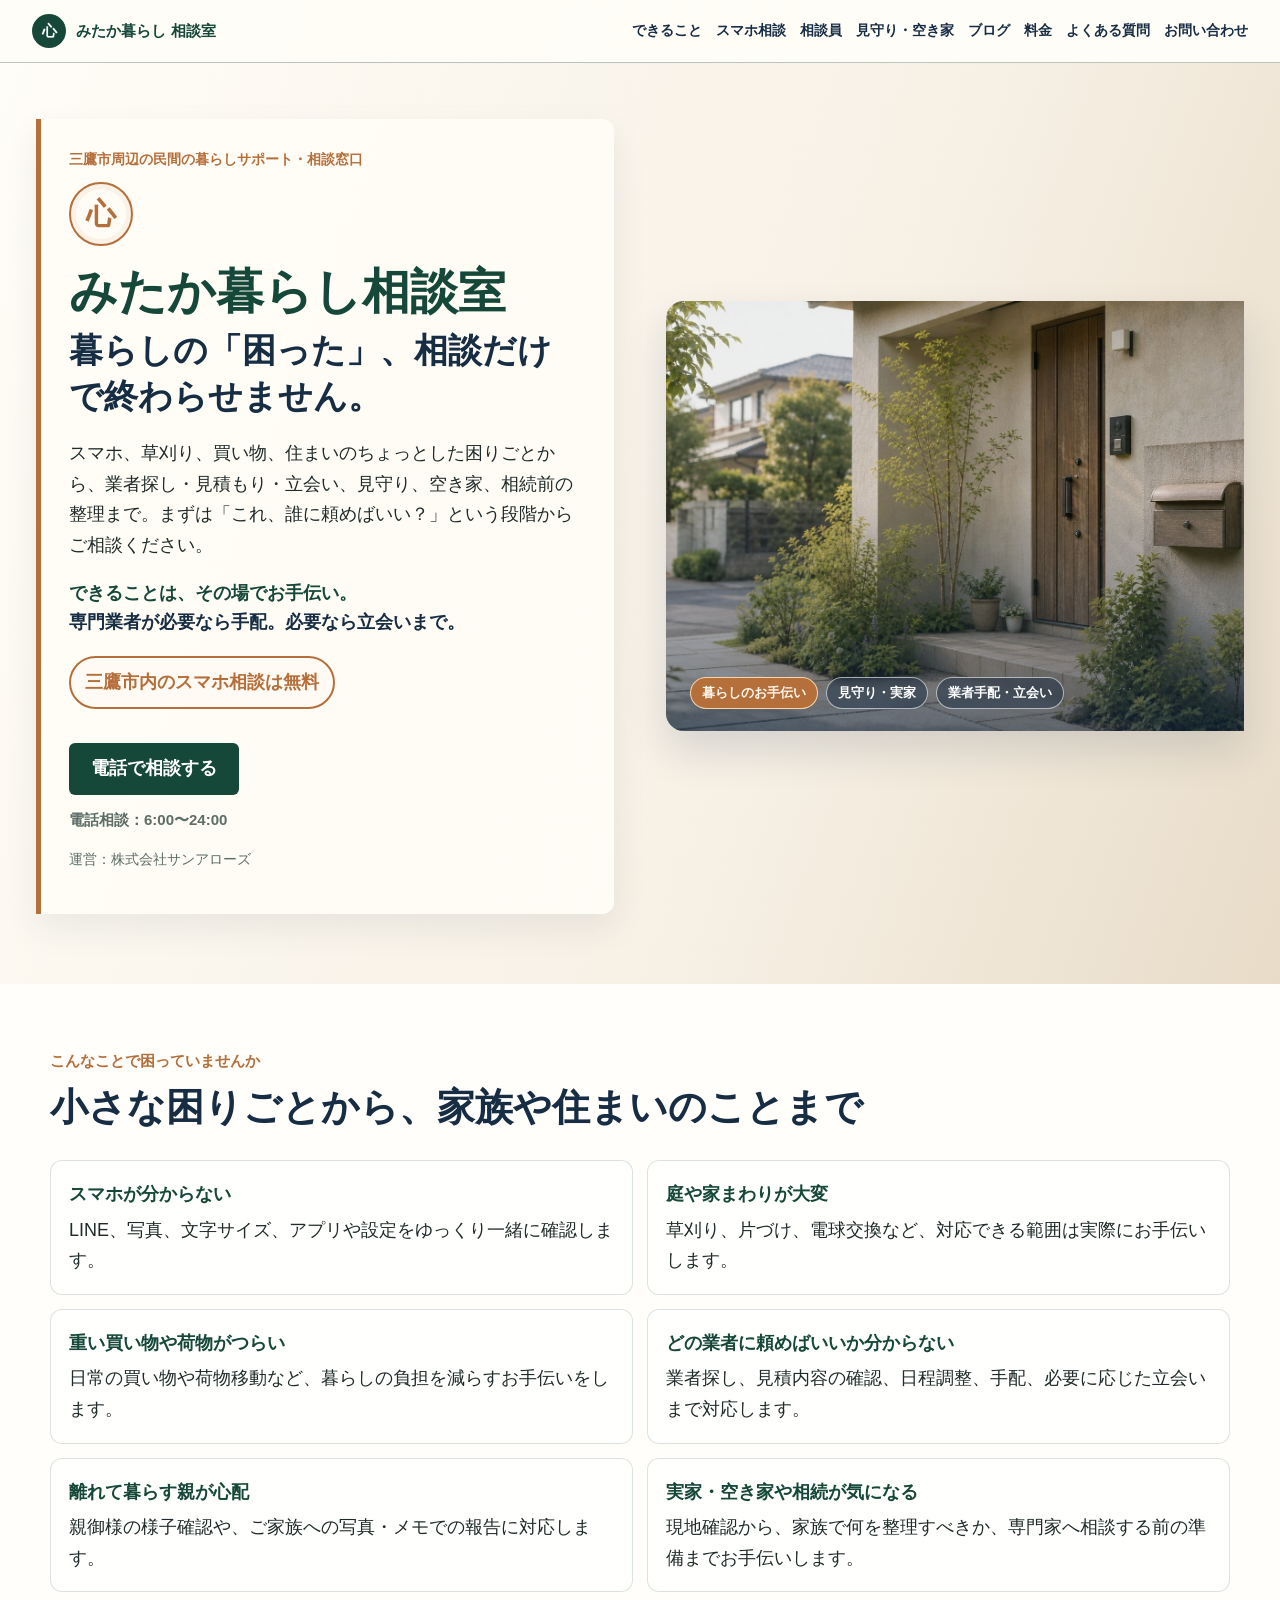
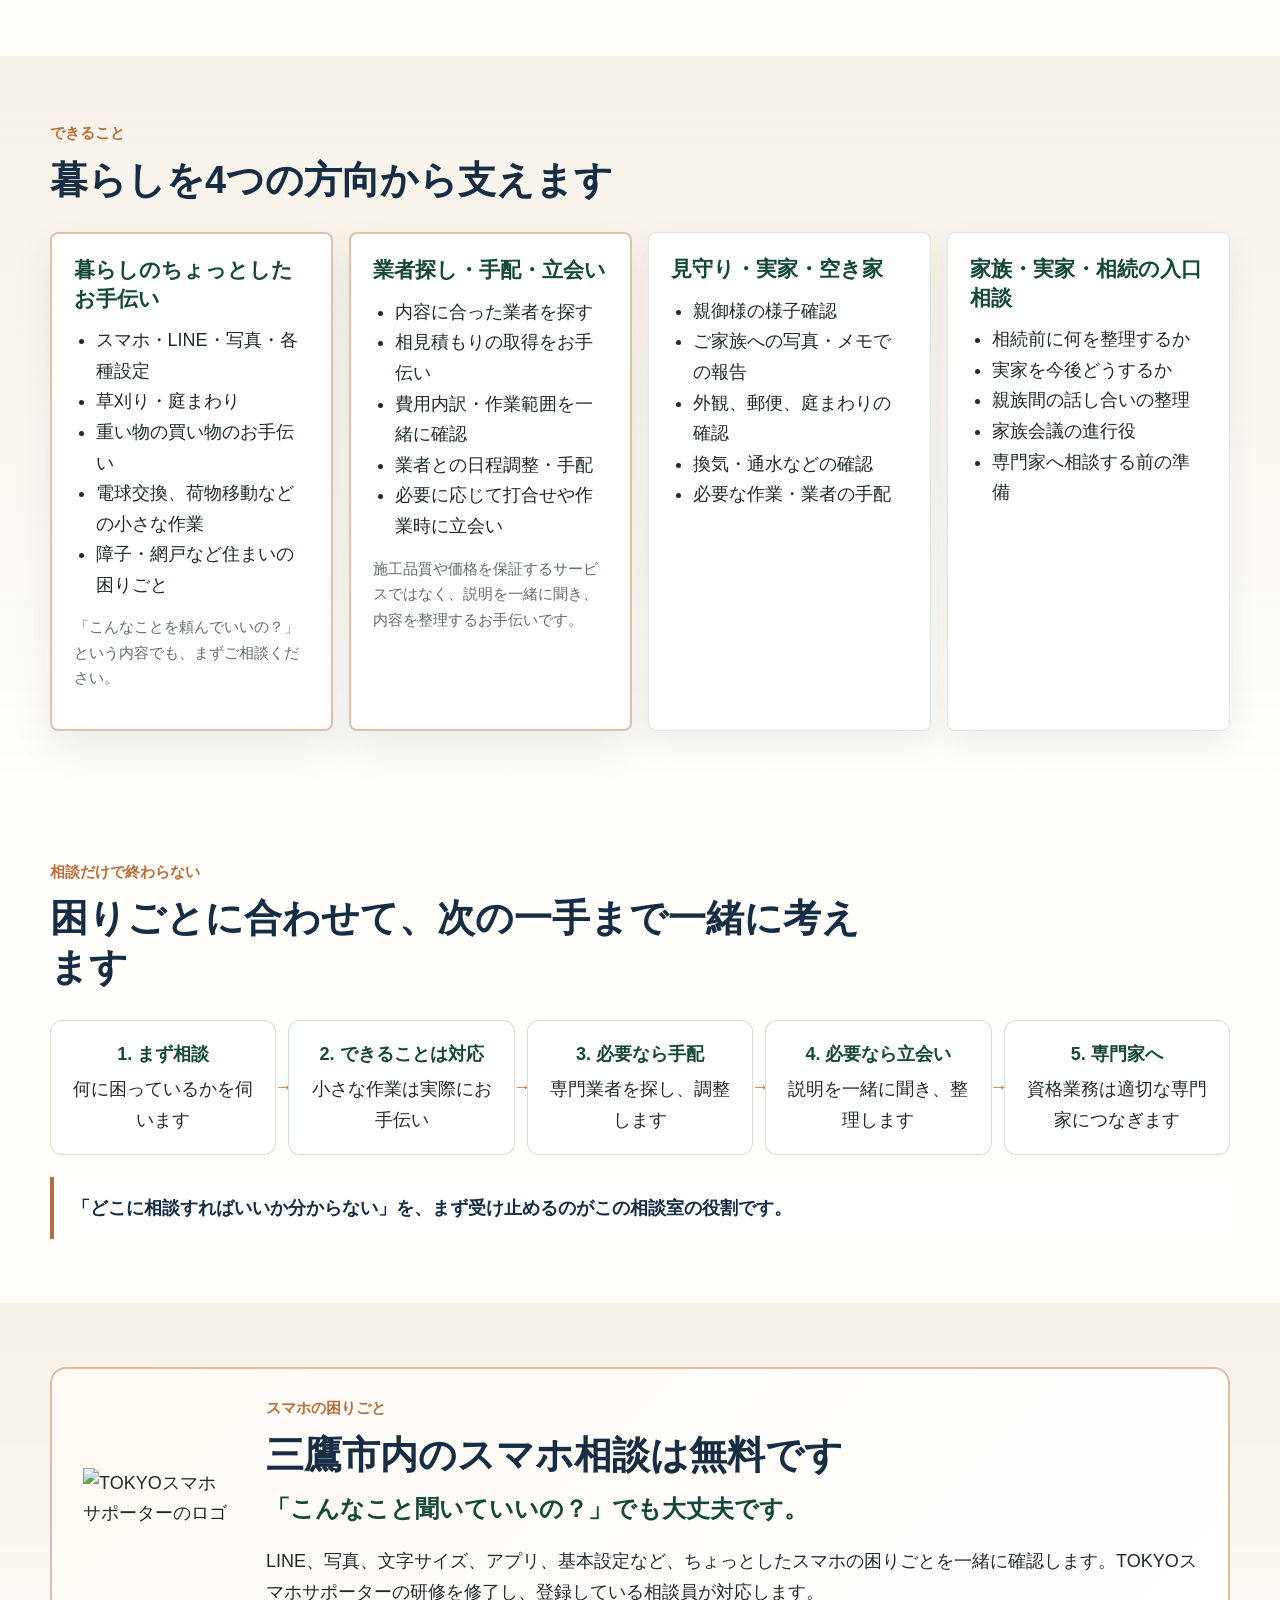
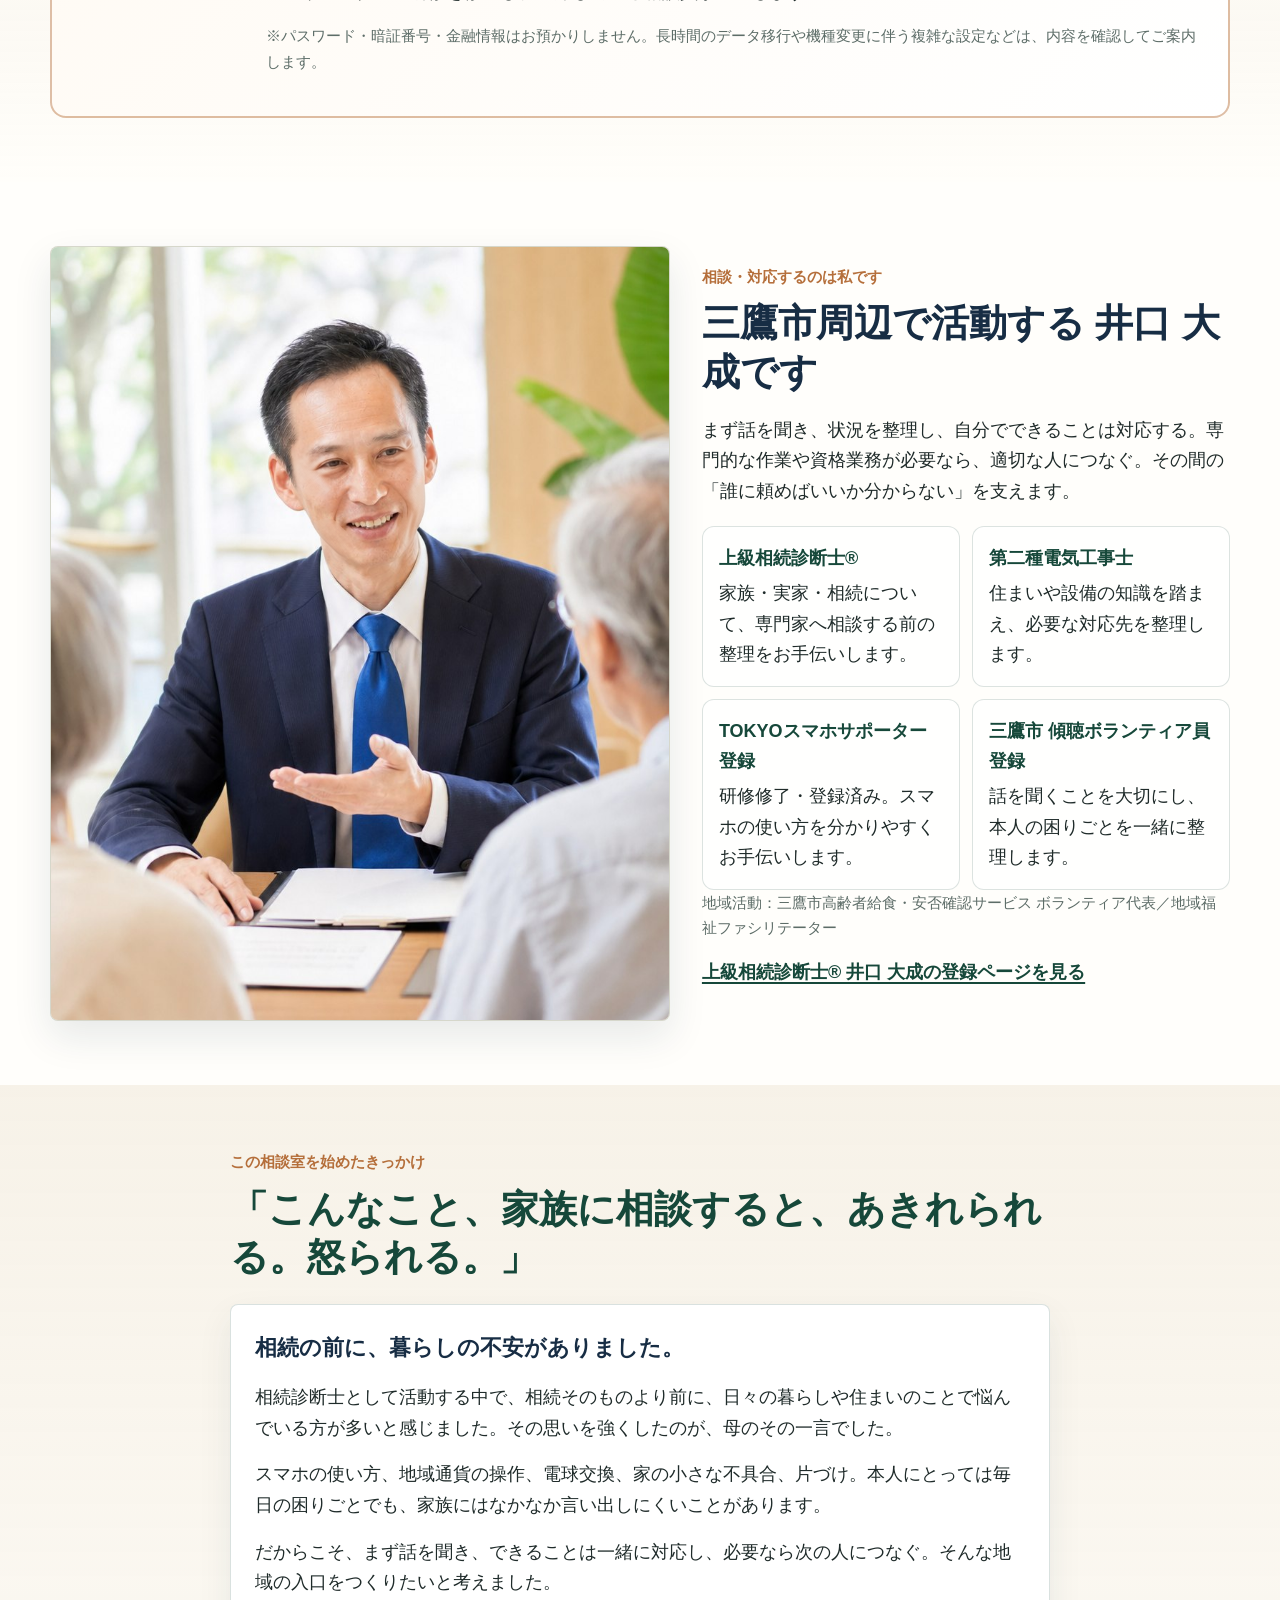
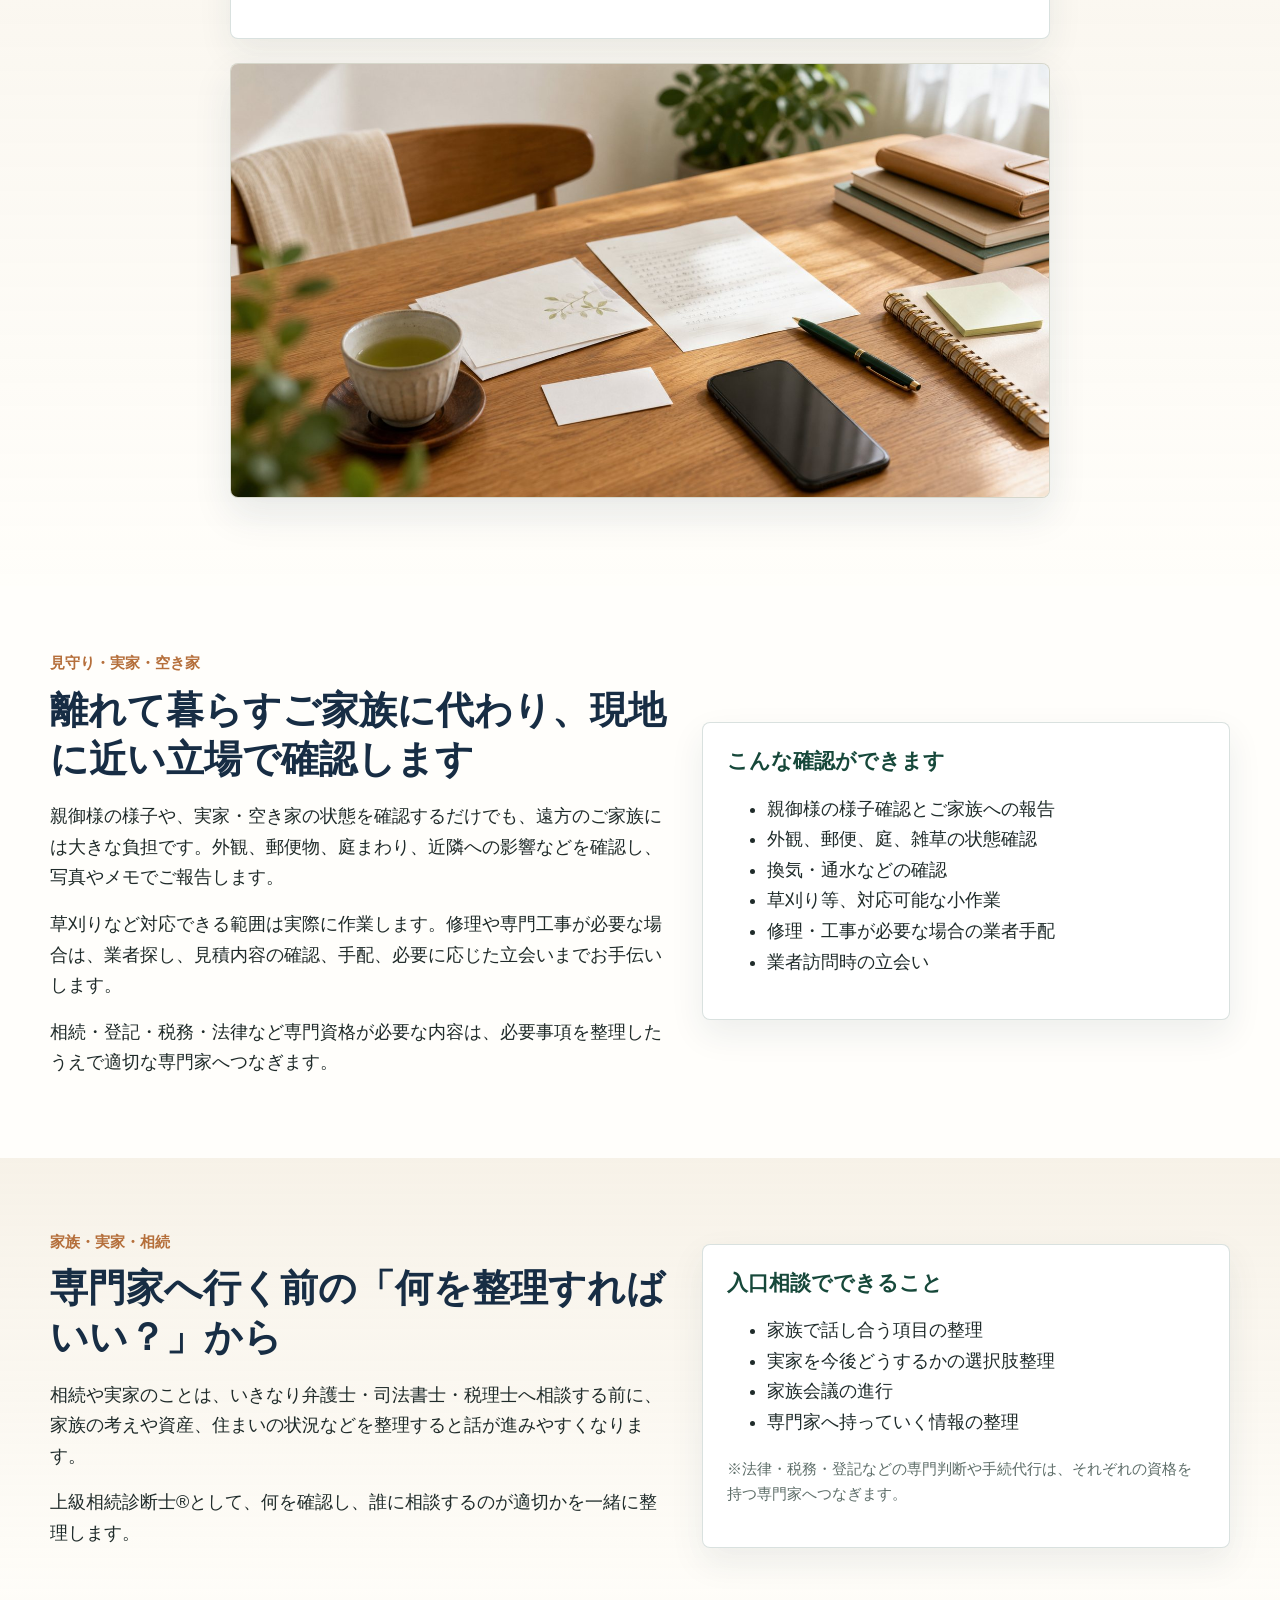
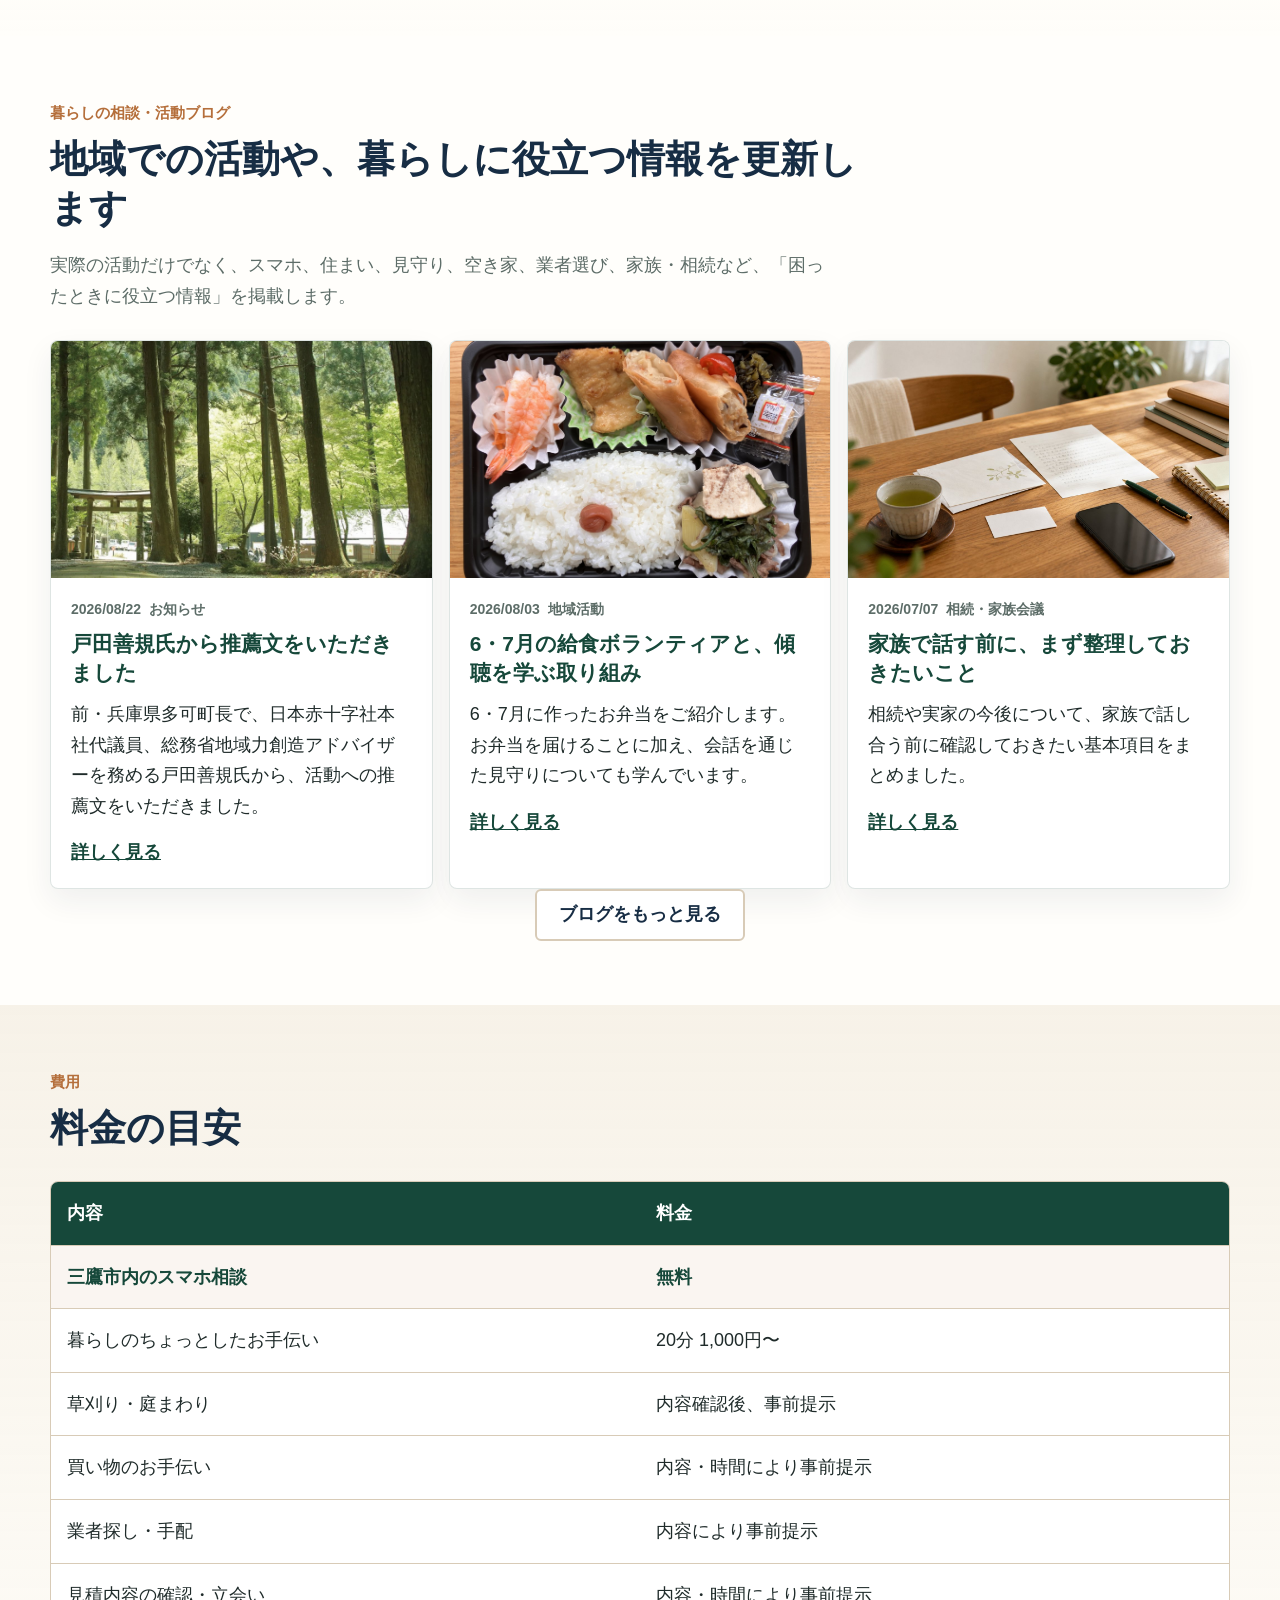
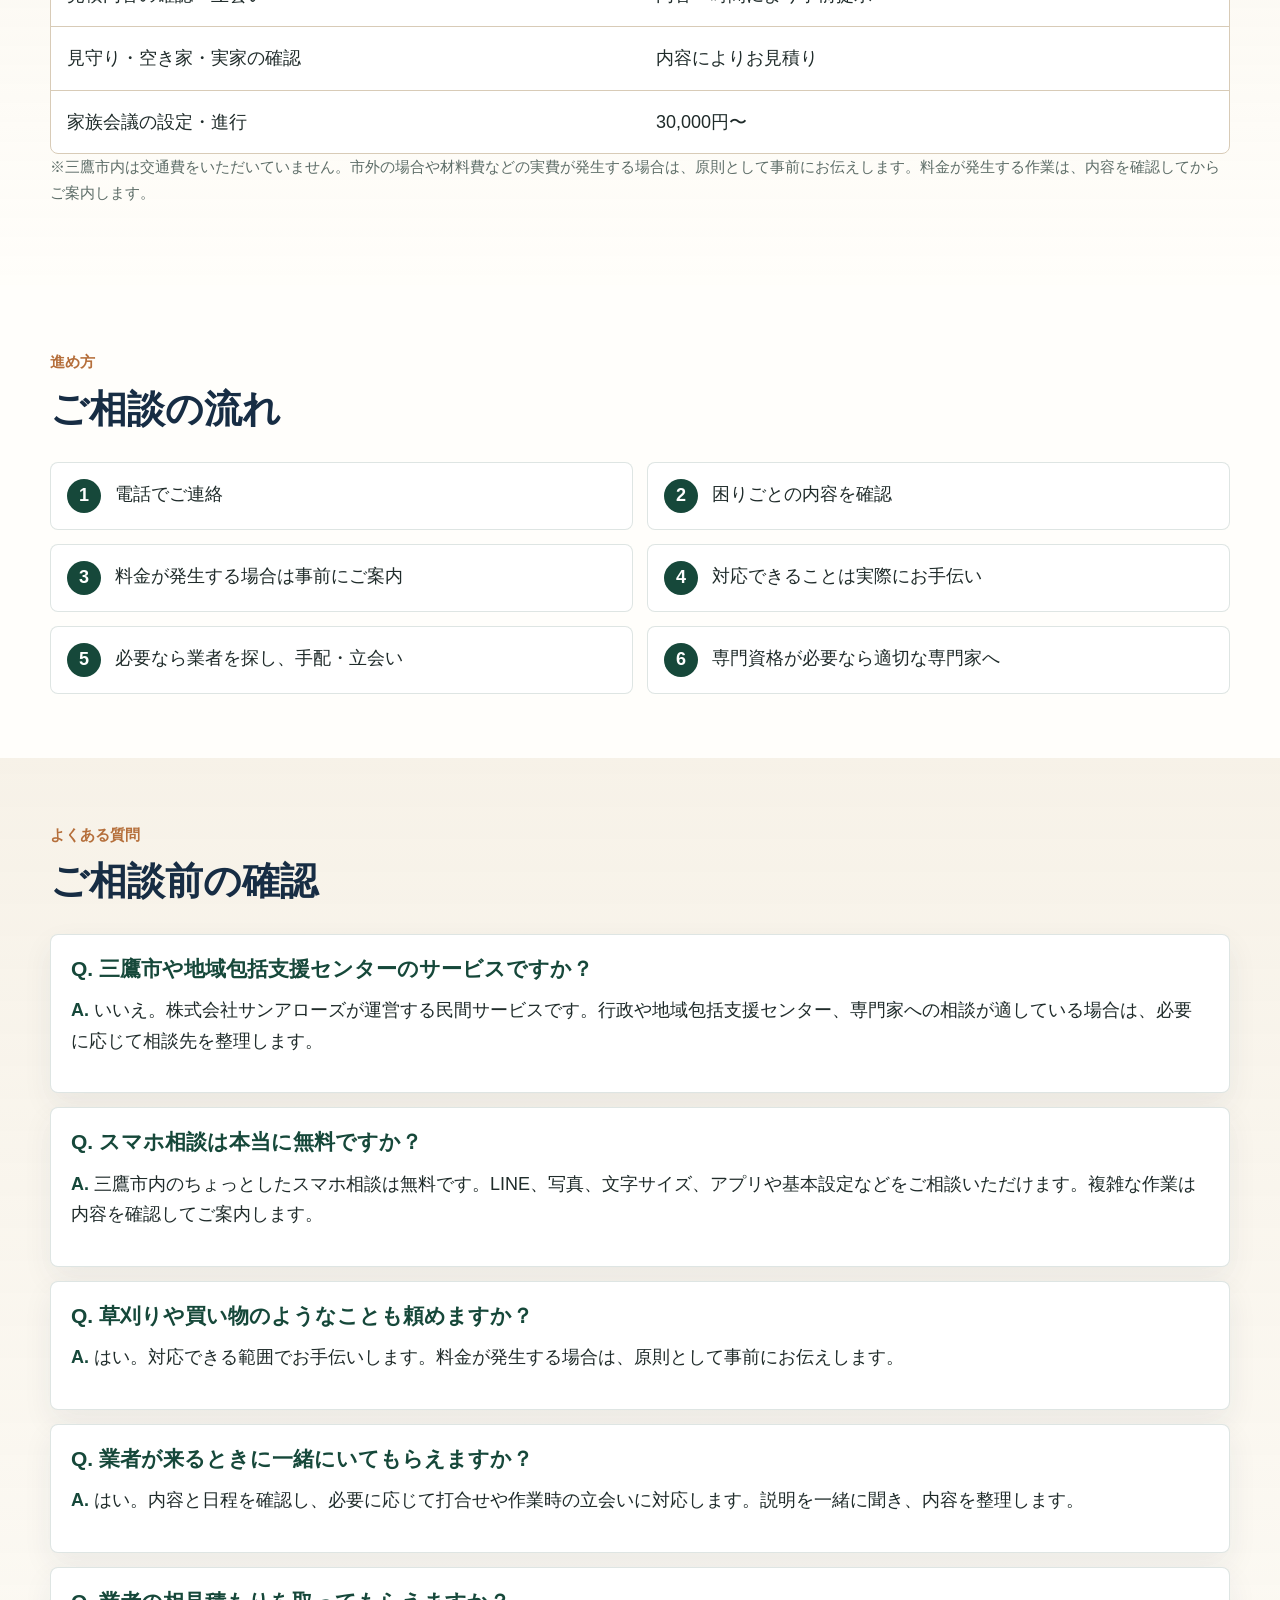
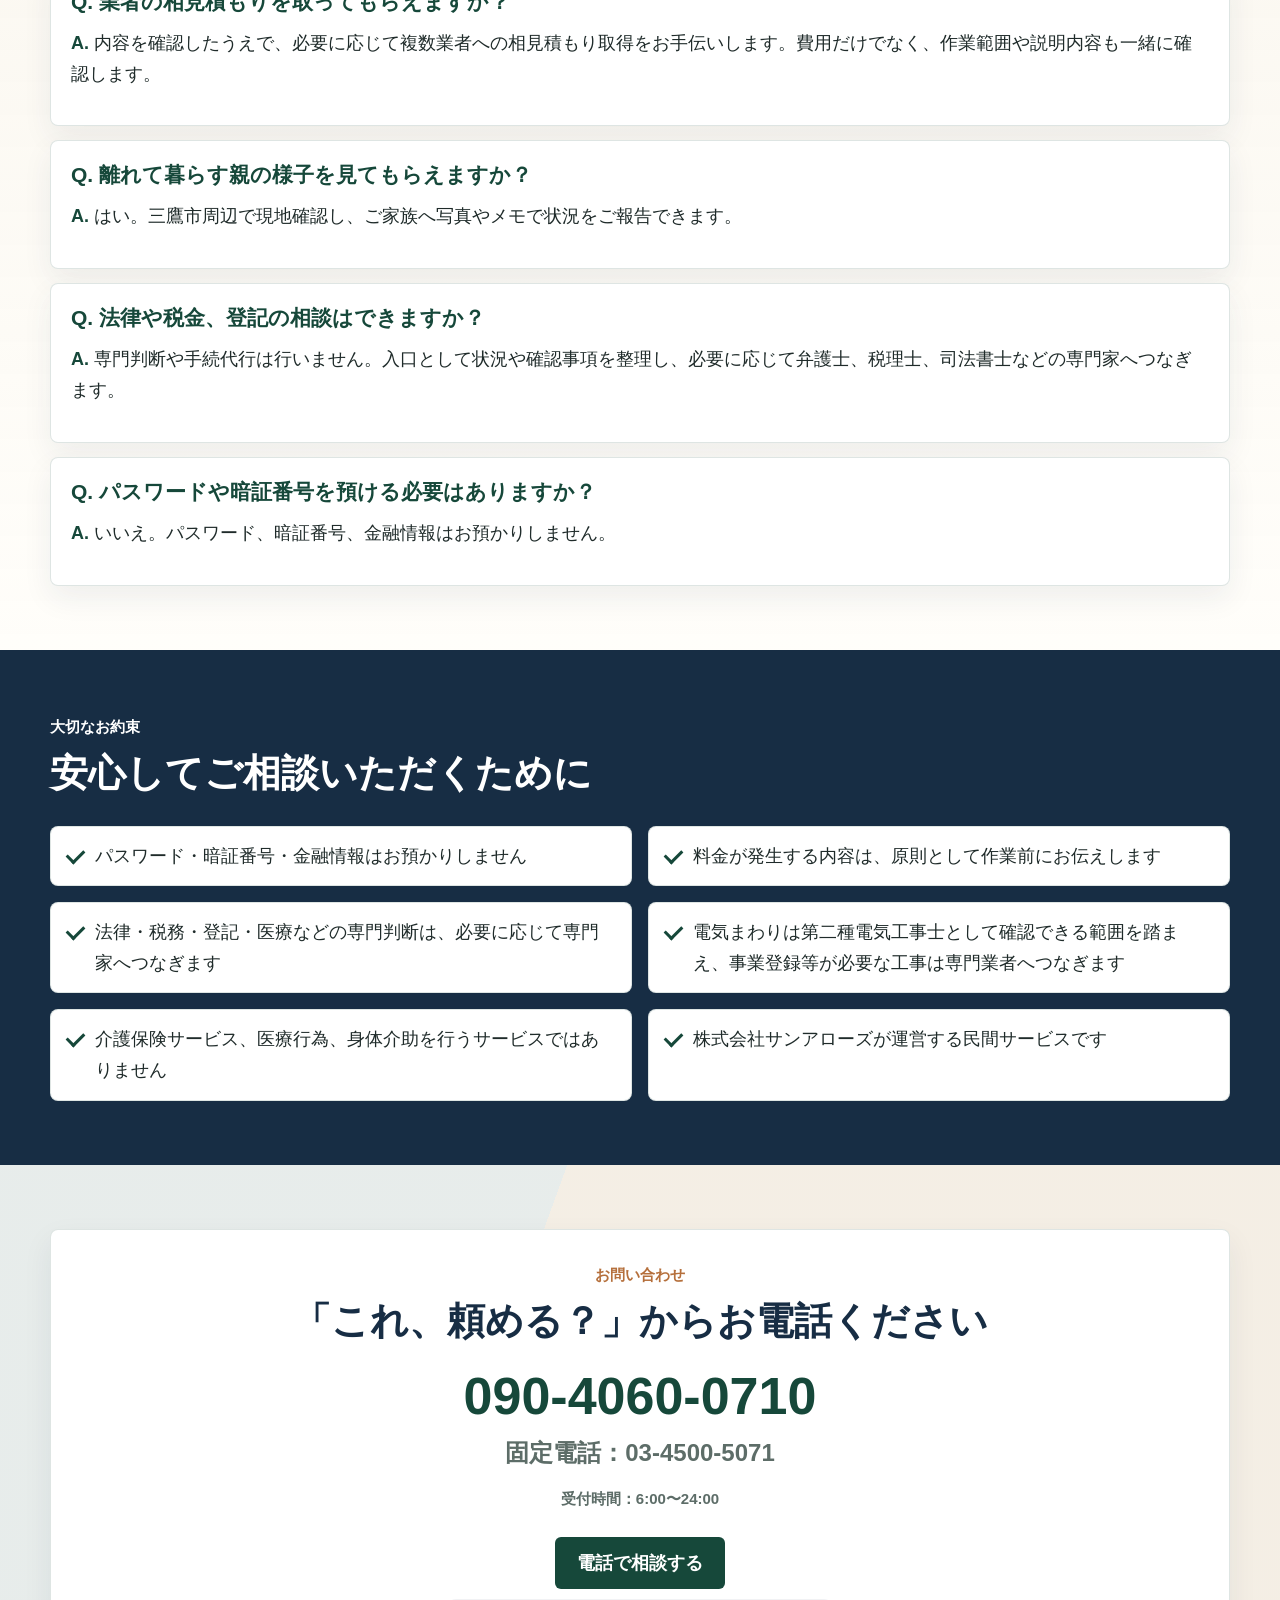
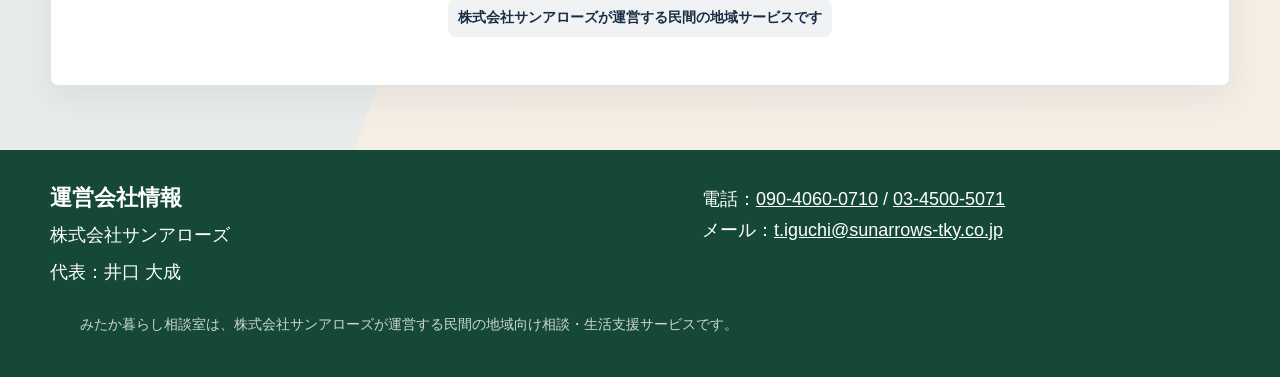
==== commit 0d1a14c2: "Revamp homepage as Mitaka Kurashi Soudanshitsu" ====
--- a/index.html
+++ b/index.html
@@ -3,26 +3,28 @@
 <head>
   <meta charset="utf-8">
   <meta name="viewport" content="width=device-width, initial-scale=1">
-  <title>相続・実家・家族の相談窓口｜高齢者とご家族の安心相談窓口</title>
-  <meta name="description" content="三鷹市周辺で、相続・実家・家族のこれからを整理する相談窓口です。上級相続診断士® 井口大成が、親御様の暮らし、空き家、家族会議、専門家への相談準備をお手伝いします。">
-  <meta property="og:title" content="高齢者とご家族の安心相談窓口">
-  <meta property="og:description" content="相続・実家・家族のこれからを整理する相談窓口。上級相続診断士®が、専門家へ相談する前の準備をお手伝いします。">
+  <title>三鷹の暮らし相談・生活支援｜みたか暮らし相談室</title>
+  <meta name="description" content="三鷹でスマホ、草刈り、買い物、住まいの困りごと、業者探し・見積確認・立会い、見守り、空き家、相続前の整理まで。三鷹市内のスマホ相談は無料です。">
+  <meta property="og:title" content="みたか暮らし相談室">
+  <meta property="og:description" content="暮らしの『困った』を、相談から対応・手配・立会いまで。三鷹市内のスマホ相談は無料です。">
   <meta property="og:type" content="website">
   <meta property="og:image" content="assets/images/ogp.jpg">
-  <link rel="stylesheet" href="styles.css?v=20260708-activity-fallback-links">
+  <link rel="stylesheet" href="styles.css?v=20260917">
+  <link rel="stylesheet" href="revamp.css?v=20260917">
 </head>
 <body>
   <header class="site-header">
-    <a class="brand" href="#top" aria-label="高齢者とご家族の安心相談窓口 トップへ">
+    <a class="brand" href="#top" aria-label="みたか暮らし相談室 トップへ">
       <span class="brand-mark" aria-hidden="true">心</span>
-      <span class="brand-text"><span>高齢者とご家族の安心</span><span>相談窓口</span></span>
+      <span class="brand-text"><span>みたか暮らし</span><span>相談室</span></span>
     </a>
     <button class="nav-toggle" type="button" aria-expanded="false" aria-controls="site-nav">メニュー</button>
     <nav id="site-nav" class="site-nav" aria-label="目的別ナビゲーション">
-      <a href="#first">はじめての方へ</a>
-      <a href="#services">相談できること</a>
-      <a href="#vacant-house">空き家・実家の確認</a>
-      <a href="#activities">最近の活動</a>
+      <a href="#services">できること</a>
+      <a href="#smartphone">スマホ相談</a>
+      <a href="#profile">相談員</a>
+      <a href="#vacant-house">見守り・空き家</a>
+      <a href="#activities">ブログ</a>
       <a href="#price">料金</a>
       <a href="#faq">よくある質問</a>
       <a href="#contact">お問い合わせ</a>
@@ -33,63 +35,46 @@
     <section class="hero section">
       <div class="container hero-grid">
         <div class="hero-copy">
-            <div class="hero-seal" aria-label="心を寄せて相談を受ける窓口">心</div>
-            <h1 class="hero-title"><span>相続と実家の相談</span></h1>
-            <p class="hero-subtitle">家族のこれからを、整理する。</p>
-            <p class="hero-consultant">実家と家族の相談員　井口 大成</p>
-          <p>いきなり専門家に相談するのは少し迷う、という方へ。どこに相談したらよいかを相談できる窓口です。おうちのお困りごとから相続関係まで、幅広くお話を伺います。</p>
+          <span class="site-kicker">三鷹市周辺の民間の暮らしサポート・相談窓口</span>
+          <div class="hero-seal" aria-label="心を寄せて相談を受ける窓口">心</div>
+          <h1 class="hero-title"><span>みたか暮らし相談室</span></h1>
+          <p class="hero-subtitle">暮らしの「困った」、相談だけで終わらせません。</p>
+          <p>スマホ、草刈り、買い物、住まいのちょっとした困りごとから、業者探し・見積もり・立会い、見守り、空き家、相続前の整理まで。まずは「これ、誰に頼めばいい？」という段階からご相談ください。</p>
+          <p class="hero-support-copy"><strong>できることは、その場でお手伝い。</strong><br>専門業者が必要なら手配。必要なら立会いまで。</p>
+          <div class="free-badge">三鷹市内のスマホ相談は無料</div>
           <div class="cta-row">
             <a class="button primary" href="tel:09040600710">電話で相談する</a>
           </div>
           <p class="reception">電話相談：6:00〜24:00</p>
-        </div>
-        <div class="hero-visual" aria-label="実家と家族の相談イメージ">
+          <p class="operator-note">運営：株式会社サンアローズ</p>
+        </div>
+        <div class="hero-visual" aria-label="暮らしの相談イメージ">
           <figure class="hero-photo">
-            <img src="assets/images/hero-home-support.jpg" alt="玄関まわりのある実家の外観イメージ">
+            <img src="assets/images/hero-home-support.jpg" alt="三鷹での暮らしや住まいの相談をイメージした住宅の写真">
             <figcaption>
-              <span>親御様の暮らし</span>
-              <span>実家の状態</span>
-              <span>家族の考え</span>
+              <span>暮らしのお手伝い</span>
+              <span>見守り・実家</span>
+              <span>業者手配・立会い</span>
             </figcaption>
           </figure>
         </div>
       </div>
     </section>
 
-    <section id="first" class="section soft story-section">
-      <div class="container narrow">
-        <p class="eyebrow">この窓口を始めたきっかけ</p>
-        <h2>「こんなこと、家族に相談すると、<br>あきれられる。怒られる。」</h2>
-        <div class="story-card">
-          <p>相続の前に、暮らしの不安がありました。</p>
-          <p>相続診断士として活動する中で、相続そのものよりも前に、日々の暮らしや住まいのことで悩んでいる方が多いと感じました。その思いを強くしたのが、母のその一言でした。</p>
-          <p>スマホの使い方、地域通貨の操作、電球交換、家の小さな不具合、片づけの相談。本人にとっては毎日の困りごとでも、家族にはなかなか言い出しにくいことがあります。</p>
-          <p>だからこそ、家族の代わりに叱る人ではなく、まず話を聞いて、状況を一緒に整理し、必要な確認や相談先を一緒に考える地域の窓口が必要だと感じました。</p>
-        </div>
-        <figure class="section-photo story-photo">
-          <img src="assets/images/consultation-table.jpg" alt="手紙、名刺、スマートフォンを置いた相談テーブルのイメージ">
-        </figure>
-        <p>手紙や名刺でこの窓口を知った方へ。離れて暮らす親御様のこと、ご実家や住まいのことを、三鷹市周辺で相談できる身近な入口としてご案内しています。</p>
-        <p>すぐに結論を出すための場所ではありません。まずお話を伺い、必要な確認や次に相談すべき先を一緒に整理します。</p>
-      </div>
-    </section>
-
     <section class="section">
       <div class="container">
         <div class="section-heading">
-          <p class="eyebrow">相談のきっかけ</p>
-          <h2>こんなときにご相談ください</h2>
-        </div>
-        <ul class="check-grid">
-          <li>離れて暮らす親の様子が気になる</li>
-          <li>空き家の換気・通水・郵便確認を頼みたい</li>
-          <li>実家の外観や庭まわりを確認してほしい</li>
-          <li>相続や住まいの今後を、まず相談したい</li>
-          <li>家族で何を話し合えばよいか分からない</li>
-          <li>スマホ、LINE、地域通貨の使い方をゆっくり教えてほしい</li>
-          <li>どこに頼めばよいか、見積りが妥当か分からない</li>
-          <li>網戸・障子など、住まいの小さな不具合を相談したい</li>
-        </ul>
+          <p class="eyebrow">こんなことで困っていませんか</p>
+          <h2>小さな困りごとから、家族や住まいのことまで</h2>
+        </div>
+        <div class="need-grid">
+          <div class="need-item"><strong>スマホが分からない</strong>LINE、写真、文字サイズ、アプリや設定をゆっくり一緒に確認します。</div>
+          <div class="need-item"><strong>庭や家まわりが大変</strong>草刈り、片づけ、電球交換など、対応できる範囲は実際にお手伝いします。</div>
+          <div class="need-item"><strong>重い買い物や荷物がつらい</strong>日常の買い物や荷物移動など、暮らしの負担を減らすお手伝いをします。</div>
+          <div class="need-item"><strong>どの業者に頼めばいいか分からない</strong>業者探し、見積内容の確認、日程調整、手配、必要に応じた立会いまで対応します。</div>
+          <div class="need-item"><strong>離れて暮らす親が心配</strong>親御様の様子確認や、ご家族への写真・メモでの報告に対応します。</div>
+          <div class="need-item"><strong>実家・空き家や相続が気になる</strong>現地確認から、家族で何を整理すべきか、専門家へ相談する前の準備までお手伝いします。</div>
+        </div>
       </div>
     </section>
 
@@ -97,42 +82,43 @@
       <div class="container">
         <div class="section-heading">
           <p class="eyebrow">できること</p>
-          <h2>対応できること</h2>
+          <h2>暮らしを4つの方向から支えます</h2>
         </div>
         <div class="service-grid">
+          <article class="card featured">
+            <h3>暮らしのちょっとしたお手伝い</h3>
+            <ul>
+              <li>スマホ・LINE・写真・各種設定</li>
+              <li>草刈り・庭まわり</li>
+              <li>重い物の買い物のお手伝い</li>
+              <li>電球交換、荷物移動などの小さな作業</li>
+              <li>障子・網戸など住まいの困りごと</li>
+            </ul>
+            <p class="service-note">「こんなことを頼んでいいの？」という内容でも、まずご相談ください。</p>
+          </article>
+          <article class="card featured">
+            <h3>業者探し・手配・立会い</h3>
+            <ul>
+              <li>内容に合った業者を探す</li>
+              <li>相見積もりの取得をお手伝い</li>
+              <li>費用内訳・作業範囲を一緒に確認</li>
+              <li>業者との日程調整・手配</li>
+              <li>必要に応じて打合せや作業時に立会い</li>
+            </ul>
+            <p class="service-note">施工品質や価格を保証するサービスではなく、説明を一緒に聞き、内容を整理するお手伝いです。</p>
+          </article>
           <article class="card">
-            <h3>見守り</h3>
+            <h3>見守り・実家・空き家</h3>
             <ul>
               <li>親御様の様子確認</li>
-              <li>ご家族への報告</li>
-              <li>必要に応じた相談先の整理</li>
+              <li>ご家族への写真・メモでの報告</li>
+              <li>外観、郵便、庭まわりの確認</li>
+              <li>換気・通水などの確認</li>
+              <li>必要な作業・業者の手配</li>
             </ul>
           </article>
           <article class="card">
-            <h3>空き家管理</h3>
-            <ul>
-              <li>外観確認</li>
-              <li>換気・通水</li>
-              <li>郵便確認</li>
-              <li>写真報告</li>
-              <li>近隣対応</li>
-            </ul>
-          </article>
-          <article class="card">
-            <h3>住まいのお困りごと</h3>
-            <ul>
-              <li>電球交換などの小さな作業</li>
-              <li>整理整頓、片づけの相談</li>
-              <li>地域通貨など身近なアプリの使い方</li>
-              <li>障子・網戸の張替え</li>
-              <li>インターフォン交換の相談</li>
-              <li>どこに頼むかの整理</li>
-              <li>相見積もりの取得代行</li>
-              <li>見積り内容、作業範囲の確認</li>
-            </ul>
-          </article>
-          <article class="card">
-            <h3>相続・住まいの入口相談</h3>
+            <h3>家族・実家・相続の入口相談</h3>
             <ul>
               <li>相続前に何を整理するか</li>
               <li>実家を今後どうするか</li>
@@ -146,170 +132,140 @@
     </section>
 
     <section class="section">
-      <div class="container split">
+      <div class="container">
+        <div class="section-heading">
+          <p class="eyebrow">相談だけで終わらない</p>
+          <h2>困りごとに合わせて、次の一手まで一緒に考えます</h2>
+        </div>
+        <div class="action-flow" aria-label="相談から対応までの流れ">
+          <div class="action-step"><strong>1. まず相談</strong>何に困っているかを伺います</div>
+          <div class="action-step"><strong>2. できることは対応</strong>小さな作業は実際にお手伝い</div>
+          <div class="action-step"><strong>3. 必要なら手配</strong>専門業者を探し、調整します</div>
+          <div class="action-step"><strong>4. 必要なら立会い</strong>説明を一緒に聞き、整理します</div>
+          <div class="action-step"><strong>5. 専門家へ</strong>資格業務は適切な専門家につなぎます</div>
+        </div>
+        <p class="promise-line">「どこに相談すればいいか分からない」を、まず受け止めるのがこの相談室の役割です。</p>
+      </div>
+    </section>
+
+    <section id="smartphone" class="section soft">
+      <div class="container">
+        <div class="smartphone-free">
+          <img src="assets/images/tokyo-sumasapo.png" alt="TOKYOスマホサポーターのロゴ">
+          <div>
+            <p class="eyebrow">スマホの困りごと</p>
+            <h2>三鷹市内のスマホ相談は無料です</h2>
+            <p class="free-lead">「こんなこと聞いていいの？」でも大丈夫です。</p>
+            <p>LINE、写真、文字サイズ、アプリ、基本設定など、ちょっとしたスマホの困りごとを一緒に確認します。TOKYOスマホサポーターの研修を修了し、登録している相談員が対応します。</p>
+            <p class="small-note">※パスワード・暗証番号・金融情報はお預かりしません。長時間のデータ移行や機種変更に伴う複雑な設定などは、内容を確認してご案内します。</p>
+          </div>
+        </div>
+      </div>
+    </section>
+
+    <section id="profile" class="section">
+      <div class="container profile">
+        <figure class="profile-photo">
+          <img src="assets/images/profile-consultation-iguchi-selected.png" alt="相談員 井口大成">
+        </figure>
         <div>
-          <p class="eyebrow">頼み先の整理</p>
-          <h2>どこに頼めばよいか分からない時もご相談ください</h2>
-          <p>住まいの修理、片づけ、庭木、設備まわりなどは、内容によって頼む先が変わります。高齢の方や離れて暮らすご家族にとっては、「どの業者に頼めばよいか」「見積りが適正か」が分かりにくいこともあります。</p>
-          <p>すぐに契約する前に、状況を整理し、必要に応じて専門業者の選定、相見積もりの取得、見積り内容の確認をお手伝いします。</p>
-        </div>
-        <div class="story-card support-card">
-          <h3>こんな時にご相談ください</h3>
-          <ul>
-            <li>修理業者を呼ぶべきか迷っている</li>
-            <li>見積り金額が妥当か分からない</li>
-            <li>高額請求や不要な工事が不安</li>
-            <li>家族が遠方で、現地の状況を確認できない</li>
-            <li>複数の業者から見積りを取りたい</li>
-          </ul>
-        </div>
+          <p class="eyebrow">相談・対応するのは私です</p>
+          <h2>三鷹市周辺で活動する 井口 大成です</h2>
+          <p>まず話を聞き、状況を整理し、自分でできることは対応する。専門的な作業や資格業務が必要なら、適切な人につなぐ。その間の「誰に頼めばいいか分からない」を支えます。</p>
+          <div class="profile-credentials">
+            <div class="credential-card"><strong>上級相続診断士®</strong>家族・実家・相続について、専門家へ相談する前の整理をお手伝いします。</div>
+            <div class="credential-card"><strong>第二種電気工事士</strong>住まいや設備の知識を踏まえ、必要な対応先を整理します。</div>
+            <div class="credential-card"><strong>TOKYOスマホサポーター登録</strong>研修修了・登録済み。スマホの使い方を分かりやすくお手伝いします。</div>
+            <div class="credential-card"><strong>三鷹市 傾聴ボランティア員登録</strong>話を聞くことを大切にし、本人の困りごとを一緒に整理します。</div>
+          </div>
+          <p class="small-note">地域活動：三鷹市高齢者給食・安否確認サービス ボランティア代表／地域福祉ファシリテーター</p>
+          <p><a class="inline-link" href="https://souzokushindan.com/sys/up_consultant/tokyo_t_iguchi/" target="_blank" rel="noopener noreferrer">上級相続診断士® 井口 大成の登録ページを見る</a></p>
+        </div>
+      </div>
+    </section>
+
+    <section id="first" class="section soft story-section">
+      <div class="container narrow">
+        <p class="eyebrow">この相談室を始めたきっかけ</p>
+        <h2>「こんなこと、家族に相談すると、あきれられる。怒られる。」</h2>
+        <div class="story-card">
+          <p>相続の前に、暮らしの不安がありました。</p>
+          <p>相続診断士として活動する中で、相続そのものより前に、日々の暮らしや住まいのことで悩んでいる方が多いと感じました。その思いを強くしたのが、母のその一言でした。</p>
+          <p>スマホの使い方、地域通貨の操作、電球交換、家の小さな不具合、片づけ。本人にとっては毎日の困りごとでも、家族にはなかなか言い出しにくいことがあります。</p>
+          <p>だからこそ、まず話を聞き、できることは一緒に対応し、必要なら次の人につなぐ。そんな地域の入口をつくりたいと考えました。</p>
+        </div>
+        <figure class="section-photo story-photo">
+          <img src="assets/images/consultation-table.jpg" alt="スマートフォンや書類を置いた相談テーブル">
+        </figure>
       </div>
     </section>
 
     <section id="vacant-house" class="section split-section">
       <div class="container split">
         <div>
-          <p class="eyebrow">空き家・実家の確認</p>
-          <h2>遠方のご家族に代わり、現地に近い立場で確認します</h2>
-          <p>遠方にお住まいの場合、空き家やご実家の状況を確認するだけでも大きな負担になります。</p>
-          <p>外壁、屋根、郵便物、庭まわり、近隣への影響など、現地に近い立場で確認し、写真やメモでご報告します。</p>
-          <p>また、修理や工事が必要な場合も、すぐに契約するのではなく、作業内容や見積りの妥当性を整理します。必要に応じて、こちらで複数業者への相見積もり取得をお手伝いし、ご家族にも分かる形で内容を共有します。</p>
-          <p>必要に応じて、専門業者、士業、行政窓口へ相談するための整理もお手伝いします。</p>
-          <div class="caution-box">
-            <div class="caution-header">
-              <p class="caution-label">ご注意ください。</p>
-              <h3>住まいの外側は、思っている以上に見られています。</h3>
-            </div>
-            <p>雑草や植木、郵便物、インターホン、照明など、外まわりの小さな状態から、高齢者だけの住宅や留守がちな家だと分かってしまうことがあります。訪問販売や空き巣などのリスクを避けるためにも、定期的な確認が大切です。</p>
-            <ul>
-              <li>雑草や植木が伸びたままになっている</li>
-              <li>郵便物やチラシがたまっている</li>
-              <li>夜になっても照明がつかない状態が続いている</li>
-              <li>雨戸・カーテン・門まわりの様子が長期間変わっていない</li>
-              <li>外から見える場所に不要品や荷物が置かれたままになっている</li>
-              <li>インターホンが古いままで、来訪者の顔を確認しにくい</li>
-            </ul>
-            <p class="caution-note">外観や庭まわりを定期的に確認し、必要に応じて防犯面の気づきもご家族へお知らせします。</p>
-          </div>
-        </div>
-        <div class="vacant-side">
-          <figure class="section-photo vacant-photo">
-            <img src="assets/images/vacant-house-check.jpg" alt="郵便受け、インターホン、植木が見える住宅外観の確認イメージ">
-          </figure>
-          <ul class="tag-panel">
-            <li>外観確認</li>
-            <li>写真報告</li>
-            <li>郵便確認</li>
-            <li>換気・通水</li>
-            <li>近隣対応</li>
-            <li>残置物整理の相談</li>
-            <li>解体相談</li>
-            <li>売却相談の窓口</li>
+          <p class="eyebrow">見守り・実家・空き家</p>
+          <h2>離れて暮らすご家族に代わり、現地に近い立場で確認します</h2>
+          <p>親御様の様子や、実家・空き家の状態を確認するだけでも、遠方のご家族には大きな負担です。外観、郵便物、庭まわり、近隣への影響などを確認し、写真やメモでご報告します。</p>
+          <p>草刈りなど対応できる範囲は実際に作業します。修理や専門工事が必要な場合は、業者探し、見積内容の確認、手配、必要に応じた立会いまでお手伝いします。</p>
+          <p>相続・登記・税務・法律など専門資格が必要な内容は、必要事項を整理したうえで適切な専門家へつなぎます。</p>
+        </div>
+        <div class="story-card support-card">
+          <h3>こんな確認ができます</h3>
+          <ul>
+            <li>親御様の様子確認とご家族への報告</li>
+            <li>外観、郵便、庭、雑草の状態確認</li>
+            <li>換気・通水などの確認</li>
+            <li>草刈り等、対応可能な小作業</li>
+            <li>修理・工事が必要な場合の業者手配</li>
+            <li>業者訪問時の立会い</li>
           </ul>
         </div>
       </div>
     </section>
 
     <section class="section soft">
-      <div class="container narrow">
-        <p class="eyebrow">相続・住まいの入口相談</p>
-        <h2>相続や住まいの今後を、まず整理します</h2>
-        <p>相続や生前対策は、専門家へ相談する前に、家族の状況や住まいの今後を整理しておくと話が進めやすくなります。</p>
-        <p><a class="inline-link" href="https://souzokushindan.com/sys/up_consultant/tokyo_t_iguchi/" target="_blank" rel="noopener noreferrer">上級相続診断士® 👇</a>として、専門判断の前段階で、何を確認し、誰に相談すべきかを整理します。</p>
-        <p>法律・税務の専門判断が必要な場合は、司法書士、税理士、行政書士などの専門家へおつなぎします。</p>
+      <div class="container split">
+        <div>
+          <p class="eyebrow">家族・実家・相続</p>
+          <h2>専門家へ行く前の「何を整理すればいい？」から</h2>
+          <p>相続や実家のことは、いきなり弁護士・司法書士・税理士へ相談する前に、家族の考えや資産、住まいの状況などを整理すると話が進みやすくなります。</p>
+          <p>上級相続診断士®として、何を確認し、誰に相談するのが適切かを一緒に整理します。</p>
+        </div>
+        <div class="story-card support-card">
+          <h3>入口相談でできること</h3>
+          <ul>
+            <li>家族で話し合う項目の整理</li>
+            <li>実家を今後どうするかの選択肢整理</li>
+            <li>家族会議の進行</li>
+            <li>専門家へ持っていく情報の整理</li>
+          </ul>
+          <p class="small-note">※法律・税務・登記などの専門判断や手続代行は、それぞれの資格を持つ専門家へつなぎます。</p>
+        </div>
       </div>
     </section>
 
     <section id="activities" class="section">
       <div class="container">
         <div class="section-heading">
-          <p class="eyebrow">更新情報</p>
-          <h2>最近の活動・お知らせ</h2>
-          <p>地域での活動や、見守り・空き家・住まいに関する小さなお知らせを掲載しています。</p>
+          <p class="eyebrow">暮らしの相談・活動ブログ</p>
+          <h2>地域での活動や、暮らしに役立つ情報を更新します</h2>
+          <p class="blog-intro">実際の活動だけでなく、スマホ、住まい、見守り、空き家、業者選び、家族・相続など、「困ったときに役立つ情報」を掲載します。</p>
         </div>
         <div id="activities-list" class="activity-grid" aria-live="polite">
           <article class="activity-card">
             <div class="activity-media"><img src="assets/images/toda-yoshinori-profile.jpg" alt="戸田善規氏の写真" loading="lazy"></div>
-            <div class="activity-body">
-              <div class="activity-meta"><span>2026/08/23</span><span>お知らせ</span></div>
-              <h3>戸田善規氏から推薦文をいただきました</h3>
-              <p>前・兵庫県多可町長の戸田善規氏から、活動への推薦文をいただきました。</p>
-              <a class="text-link" href="activities/2026-08-activity-023.html">詳しく見る</a>
-            </div>
+            <div class="activity-body"><div class="activity-meta"><span>2026/08/23</span><span>お知らせ</span></div><h3>戸田善規氏から推薦文をいただきました</h3><p>活動への推薦文をいただきました。</p><a class="text-link" href="activities/2026-08-activity-023.html">詳しく見る</a></div>
           </article>
           <article class="activity-card">
-            <div class="activity-media"><img src="assets/images/consultation-table.jpg?v=20260707" alt="相談内容を整理するためのテーブルと書類" loading="lazy"></div>
-            <div class="activity-body">
-              <div class="activity-meta"><span>2026/07/08</span><span>相続・家族会議</span></div>
-              <h3>家族で話す前に、まず整理しておきたいこと</h3>
-              <p>相続や実家の今後について、家族で話し合う前に確認しておきたい基本項目をまとめました。</p>
-              <a class="text-link" href="activities/2026-07-activity-003.html">詳しく見る</a>
-            </div>
+            <div class="activity-media"><img src="assets/activities/vacant-weeding-path-after.jpg" alt="空き家の雑草除去後の様子" loading="lazy"></div>
+            <div class="activity-body"><div class="activity-meta"><span>2026/07/05</span><span>空き家・住まい</span></div><h3>空き家の雑草除去を行いました</h3><p>建物まわりと裏手の雑草を整理しました。</p><a class="text-link" href="activities/2026-07-activity-002.html">詳しく見る</a></div>
           </article>
           <article class="activity-card">
-            <div class="activity-media"><img src="assets/activities/vacant-weeding-path-after.jpg?v=20260707" alt="雑草除去後に通路が確認しやすくなった建物まわり" loading="lazy"></div>
-            <div class="activity-body">
-              <div class="activity-meta"><span>2026/07/05</span><span>空き家・住まい</span></div>
-              <h3>空き家の雑草除去を行いました</h3>
-              <p>建物まわりと裏手の雑草を整理し、通路や外まわりの状態が確認しやすくなりました。</p>
-              <a class="text-link" href="activities/2026-07-activity-002.html">詳しく見る</a>
-            </div>
-          </article>
-          <article class="activity-card">
-            <div class="activity-media"><img src="assets/activities/volunteer-dinner-2026.jpg?v=20260707" alt="給食ボランティアの食事会で撮影した集合写真のイラスト加工画像" loading="lazy"></div>
-            <div class="activity-body">
-              <div class="activity-meta"><span>2026/07/02</span><span>地域活動</span></div>
-              <h3>高齢者給食・安否確認サービスに参加しました</h3>
-              <p>給食ボランティアの1年の区切りとして、支えてきた皆さんと食事会をしました。</p>
-              <a class="text-link" href="activities/2026-07-activity-001.html">詳しく見る</a>
-            </div>
-          </article>
-        </div>
-        <div class="center">
-          <a class="button secondary muted" href="activities/index.html?v=20260804-header">活動記録をもっと見る</a>
-        </div>
-      </div>
-    </section>
-
-    <section class="section soft">
-      <div class="container profile">
-        <figure class="profile-photo">
-          <img src="assets/images/profile-consultation-iguchi-selected.png" alt="高齢のご家族と面談する相談員 井口大成">
-        </figure>
-        <div>
-          <p class="eyebrow">相談員について</p>
-          <h2>三鷹市周辺で活動する相談員です</h2>
-          <div class="profile-name">
-            <strong>井口 大成</strong>
-            <div class="credential-stack">
-              <a href="https://souzokushindan.com/sys/up_consultant/tokyo_t_iguchi/" target="_blank" rel="noopener noreferrer">上級相続診断士® 井口 大成のページを見る</a>
-            </div>
-            <span>実家と家族の相談員</span>
-            <span>三鷹市周辺で活動</span>
-          </div>
-          <p>三鷹市周辺で、高齢者とご家族の安心相談窓口として活動しています。</p>
-          <p>相続や生前対策だけでなく、離れて暮らす親御様の見守り、空き家やご実家の管理、住まいのお困りごと、家族会議の進行役など、高齢者とご家族の安心につながる活動を行っています。</p>
-        </div>
-      </div>
-    </section>
-
-    <section class="section">
-      <div class="container">
-        <div class="section-heading">
-          <p class="eyebrow">地域活動・資格</p>
-          <h2>地域での活動と資格</h2>
-        </div>
-        <div class="qualification-grid">
-          <div class="qualification-credential">
-            <a href="https://souzokushindan.com/sys/up_consultant/tokyo_t_iguchi/" target="_blank" rel="noopener noreferrer">上級相続診断士® 井口 大成のページを見る</a>
-          </div>
-          <span>三鷹市高齢者給食・安否確認サービス ボランティア代表</span>
-          <span>三鷹市認定傾聴ボランティア員</span>
-          <span>地域福祉ファシリテーター</span>
-          <span>第二種電気工事士</span>
-          <a href="activities/2026-08-activity-023.html">戸田善規氏から推薦文をいただきました</a>
-        </div>
-        <p class="small-note">補足資格：食品衛生責任者。電気まわりのご相談は、第二種電気工事士として確認できる範囲を踏まえ、必要に応じて専門業者へおつなぎします。</p>
+            <div class="activity-media"><img src="assets/images/consultation-table.jpg" alt="相談内容を整理するテーブル" loading="lazy"></div>
+            <div class="activity-body"><div class="activity-meta"><span>2026/07/08</span><span>相続・家族会議</span></div><h3>家族で話す前に、まず整理しておきたいこと</h3><p>相続や実家について家族で話す前の基本項目をまとめました。</p><a class="text-link" href="activities/2026-07-activity-003.html">詳しく見る</a></div>
+          </article>
+        </div>
+        <div class="center"><a class="button secondary muted" href="activities/index.html">ブログをもっと見る</a></div>
       </div>
     </section>
 
@@ -321,23 +277,20 @@
         </div>
         <div class="table-wrap">
           <table>
-            <thead>
-              <tr>
-                <th>内容</th>
-                <th>料金</th>
-              </tr>
-            </thead>
+            <thead><tr><th>内容</th><th>料金</th></tr></thead>
             <tbody>
-              <tr><td>お手伝い・作業・清掃</td><td>20分 1,000円</td></tr>
-              <tr><td>業者選び・相見積もり取得</td><td>内容により事前確認</td></tr>
-              <tr><td>障子・網戸などの張替え</td><td>作業料 ＋ 材料費</td></tr>
-              <tr><td>インターフォン交換</td><td>作業料 ＋ 材料費</td></tr>
-              <tr><td>空き家の見回り</td><td>内容によりお見積り</td></tr>
-              <tr><td>家族会議の設定</td><td>30,000円〜</td></tr>
+              <tr class="price-highlight"><td>三鷹市内のスマホ相談</td><td>無料</td></tr>
+              <tr><td>暮らしのちょっとしたお手伝い</td><td>20分 1,000円〜</td></tr>
+              <tr><td>草刈り・庭まわり</td><td>内容確認後、事前提示</td></tr>
+              <tr><td>買い物のお手伝い</td><td>内容・時間により事前提示</td></tr>
+              <tr><td>業者探し・手配</td><td>内容により事前提示</td></tr>
+              <tr><td>見積内容の確認・立会い</td><td>内容・時間により事前提示</td></tr>
+              <tr><td>見守り・空き家・実家の確認</td><td>内容によりお見積り</td></tr>
+              <tr><td>家族会議の設定・進行</td><td>30,000円〜</td></tr>
             </tbody>
           </table>
         </div>
-        <p class="small-note">※三鷹市内は交通費をいただいていません。市外の場合や、材料費などの実費が発生する場合は事前にお伝えします。作業内容・料金・実費が事前に判断できるものは、作業前に書面またはメッセージでご提出します。「どこに頼めばよいか分からない」「見積りが高すぎないか不安」という場合もご相談ください。必要に応じて、専門業者の選定、相見積もりの取得、作業内容の整理をお手伝いします。法律・税務・医療・介護認定などの専門判断が必要な場合は、専門家へおつなぎします。</p>
+        <p class="small-note">※三鷹市内は交通費をいただいていません。市外の場合や材料費などの実費が発生する場合は、原則として事前にお伝えします。料金が発生する作業は、内容を確認してからご案内します。</p>
       </div>
     </section>
 
@@ -347,16 +300,13 @@
           <p class="eyebrow">進め方</p>
           <h2>ご相談の流れ</h2>
         </div>
-        <figure class="section-photo report-photo">
-          <img src="assets/images/local-support-report.jpg" alt="写真報告とチェックリストをまとめるイメージ">
-        </figure>
         <ol class="flow-list">
           <li><span>1</span>電話でご連絡</li>
           <li><span>2</span>困りごとの内容を確認</li>
-          <li><span>3</span>必要に応じて現地確認</li>
-          <li><span>4</span>写真やメモで状況報告</li>
-          <li><span>5</span>対応方法をご提案</li>
-          <li><span>6</span>必要に応じて専門家・業者・行政窓口へつなぐ準備</li>
+          <li><span>3</span>料金が発生する場合は事前にご案内</li>
+          <li><span>4</span>対応できることは実際にお手伝い</li>
+          <li><span>5</span>必要なら業者を探し、手配・立会い</li>
+          <li><span>6</span>専門資格が必要なら適切な専門家へ</li>
         </ol>
       </div>
     </section>
@@ -368,15 +318,14 @@
           <h2>ご相談前の確認</h2>
         </div>
         <div class="faq-list">
-          <article><h3>相談だけでも大丈夫ですか？</h3><p>はい。まずは状況を整理するだけでも構いません。</p></article>
-          <article><h3>遠方に住んでいても相談できますか？</h3><p>はい。三鷹市周辺の現地確認や写真報告も可能です。</p></article>
-          <article><h3>空き家や実家の今後も相談できますか？</h3><p>はい。まずは現地の状態やご家族の考えを整理し、必要な選択肢を一緒に確認します。</p></article>
-          <article><h3>業者の相見積もりを取ってもらえますか？</h3><p>はい。内容を確認したうえで、必要に応じて複数業者への相見積もり取得をお手伝いします。見積り金額だけでなく、作業範囲や不要な工事が含まれていないかも一緒に整理します。</p></article>
-          <article><h3>どの業者に頼めばよいか分からない場合も相談できますか？</h3><p>はい。内容を確認したうえで、こちらで対応できる小さな作業、専門業者が必要な作業、行政や専門家に相談した方がよい内容を整理します。</p></article>
-          <article><h3>法律や税金の相談はできますか？</h3><p>入口相談として内容を整理し、専門判断が必要な場合は士業の方へおつなぎします。</p></article>
+          <article><h3>三鷹市や地域包括支援センターのサービスですか？</h3><p>いいえ。株式会社サンアローズが運営する民間サービスです。行政や地域包括支援センター、専門家への相談が適している場合は、必要に応じて相談先を整理します。</p></article>
+          <article><h3>スマホ相談は本当に無料ですか？</h3><p>三鷹市内のちょっとしたスマホ相談は無料です。LINE、写真、文字サイズ、アプリや基本設定などをご相談いただけます。複雑な作業は内容を確認してご案内します。</p></article>
+          <article><h3>草刈りや買い物のようなことも頼めますか？</h3><p>はい。対応できる範囲でお手伝いします。料金が発生する場合は、原則として事前にお伝えします。</p></article>
+          <article><h3>業者が来るときに一緒にいてもらえますか？</h3><p>はい。内容と日程を確認し、必要に応じて打合せや作業時の立会いに対応します。説明を一緒に聞き、内容を整理します。</p></article>
+          <article><h3>業者の相見積もりを取ってもらえますか？</h3><p>内容を確認したうえで、必要に応じて複数業者への相見積もり取得をお手伝いします。費用だけでなく、作業範囲や説明内容も一緒に確認します。</p></article>
+          <article><h3>離れて暮らす親の様子を見てもらえますか？</h3><p>はい。三鷹市周辺で現地確認し、ご家族へ写真やメモで状況をご報告できます。</p></article>
+          <article><h3>法律や税金、登記の相談はできますか？</h3><p>専門判断や手続代行は行いません。入口として状況や確認事項を整理し、必要に応じて弁護士、税理士、司法書士などの専門家へつなぎます。</p></article>
           <article><h3>パスワードや暗証番号を預ける必要はありますか？</h3><p>いいえ。パスワード、暗証番号、金融情報はお預かりしません。</p></article>
-          <article><h3>行政の手続きもお願いできますか？</h3><p>行政手続きの代行ではなく、相談先や確認事項の整理をお手伝いします。手続きの内容に応じて、行政窓口や専門家へつなぎます。</p></article>
-          <article><h3>網戸や障子などの交換も頼めますか？</h3><p>内容を確認したうえで対応します。材料費などの実費が必要な場合は、作業前に書面またはメッセージでお伝えします。</p></article>
         </div>
       </div>
     </section>
@@ -389,12 +338,11 @@
         </div>
         <ul class="check-grid compact">
           <li>パスワード・暗証番号・金融情報はお預かりしません</li>
-          <li>法律・税務の専門判断は、必要に応じて専門家へおつなぎします</li>
-          <li>作業内容・料金・実費が事前に判断できるものは、作業前に書面またはメッセージでご提出します</li>
-          <li>電気まわりの作業は、第二種電気工事士として対応できる範囲を事前に確認し、登録や専門業者対応が必要な場合は専門先へおつなぎします</li>
-          <li>医療・介護・法律・税務の専門業務は、それぞれの専門機関へおつなぎします</li>
+          <li>料金が発生する内容は、原則として作業前にお伝えします</li>
+          <li>法律・税務・登記・医療などの専門判断は、必要に応じて専門家へつなぎます</li>
+          <li>電気まわりは第二種電気工事士として確認できる範囲を踏まえ、事業登録等が必要な工事は専門業者へつなぎます</li>
           <li>介護保険サービス、医療行為、身体介助を行うサービスではありません</li>
-          <li>株式会社サンアローズとして行う民間サービスです</li>
+          <li>株式会社サンアローズが運営する民間サービスです</li>
         </ul>
       </div>
     </section>
@@ -402,36 +350,25 @@
     <section id="contact" class="section contact">
       <div class="container contact-box">
         <p class="eyebrow">お問い合わせ</p>
-        <h2>まずはお電話でご相談ください</h2>
+        <h2>「これ、頼める？」からお電話ください</h2>
         <a class="phone" href="tel:09040600710">090-4060-0710</a>
         <a class="phone-sub" href="tel:0345005071">固定電話：03-4500-5071</a>
         <p class="reception contact-reception">受付時間：6:00〜24:00</p>
-        <div class="cta-row center-row">
-          <a class="button primary" href="tel:09040600710">電話で相談する</a>
-        </div>
+        <div class="cta-row center-row"><a class="button primary" href="tel:09040600710">電話で相談する</a></div>
+        <p class="private-service-note">株式会社サンアローズが運営する民間の地域サービスです</p>
       </div>
     </section>
   </main>
 
   <footer class="site-footer">
     <div class="container footer-grid">
-      <div>
-        <h2>運営会社情報</h2>
-        <p>株式会社サンアローズ</p>
-        <p>代表：井口 大成</p>
-      </div>
-      <address>
-        電話：<a href="tel:09040600710">090-4060-0710</a> / <a href="tel:0345005071">03-4500-5071</a><br>
-        メール：<a href="mailto:t.iguchi@sunarrows-tky.co.jp">t.iguchi@sunarrows-tky.co.jp</a>
-      </address>
+      <div><h2>運営会社情報</h2><p>株式会社サンアローズ</p><p>代表：井口 大成</p></div>
+      <address>電話：<a href="tel:09040600710">090-4060-0710</a> / <a href="tel:0345005071">03-4500-5071</a><br>メール：<a href="mailto:t.iguchi@sunarrows-tky.co.jp">t.iguchi@sunarrows-tky.co.jp</a></address>
     </div>
-    <p class="footer-note">本サービスは、株式会社サンアローズが運営する地域向け相談サービスです。</p>
+    <p class="footer-note">みたか暮らし相談室は、株式会社サンアローズが運営する民間の地域向け相談・生活支援サービスです。</p>
   </footer>
 
-  <div class="mobile-call-bar" aria-label="スマホ用お問い合わせ">
-    <a href="tel:09040600710">電話で相談する <span>090-4060-0710</span></a>
-  </div>
-
-  <script src="script.js?v=20260708-activity-fallback"></script>
+  <div class="mobile-call-bar" aria-label="スマホ用お問い合わせ"><a href="tel:09040600710">電話で相談する <span>090-4060-0710</span></a></div>
+  <script src="script.js?v=20260917"></script>
 </body>
 </html>
--- a/revamp.css
+++ b/revamp.css
@@ -0,0 +1,4 @@
+/* 2026-09-17 みたか暮らし相談室 改修追加スタイル */
+.site-kicker{display:inline-block;margin-bottom:10px;color:var(--accent);font-size:14px;font-weight:800}.hero-support-copy{margin:18px 0 0;color:var(--navy);font-weight:800;line-height:1.65}.hero-support-copy strong{color:var(--green)}.operator-note{margin-top:14px;color:var(--muted);font-size:14px}.free-badge{display:inline-flex;align-items:center;gap:8px;margin:18px 0 4px;padding:9px 14px;border:2px solid var(--accent);border-radius:999px;color:var(--accent);background:#fffaf3;font-weight:900}.need-grid{display:grid;grid-template-columns:repeat(2,minmax(0,1fr));gap:14px;margin:24px 0 0}.need-item{padding:18px;border:1px solid rgba(22,72,58,.15);border-radius:12px;background:rgba(255,255,255,.82)}.need-item strong{display:block;margin-bottom:5px;color:var(--green)}.service-grid .card.featured{border:2px solid rgba(181,111,59,.42);box-shadow:0 18px 42px rgba(23,45,68,.08)}.service-note{margin-top:14px;color:var(--muted);font-size:15px}.action-flow{display:grid;grid-template-columns:repeat(5,minmax(0,1fr));gap:12px;margin-top:26px}.action-step{position:relative;padding:18px 14px;border:1px solid rgba(22,72,58,.18);border-radius:12px;background:#fff;text-align:center}.action-step:not(:last-child)::after{content:"→";position:absolute;right:-17px;top:50%;transform:translateY(-50%);color:var(--accent);font-weight:900}.action-step strong{display:block;color:var(--green);margin-bottom:5px}.smartphone-free{display:grid;grid-template-columns:160px minmax(0,1fr);gap:28px;align-items:center;padding:26px;border:2px solid rgba(181,111,59,.45);border-radius:16px;background:linear-gradient(135deg,#fffaf3 0%,#fff 100%)}.smartphone-free img{width:150px;height:150px;object-fit:contain;margin:0 auto}.smartphone-free h2{margin-bottom:10px}.smartphone-free .free-lead{color:var(--green);font-size:24px;font-weight:900}.profile-credentials{display:grid;grid-template-columns:repeat(2,minmax(0,1fr));gap:12px;margin-top:20px}.credential-card{padding:16px;border:1px solid rgba(22,72,58,.15);border-radius:12px;background:rgba(255,255,255,.78)}.credential-card strong{display:block;margin-bottom:4px;color:var(--green)}.promise-line{margin:22px 0 0;padding:16px 18px;border-left:4px solid var(--accent);background:rgba(255,255,255,.74);color:var(--navy);font-weight:800}.blog-intro{max-width:780px;color:var(--muted)}.private-service-note{display:inline-block;margin-top:10px;padding:7px 10px;border-radius:8px;background:rgba(23,45,68,.06);color:var(--navy);font-size:14px;font-weight:800}.price-highlight td{font-weight:900;color:var(--green);background:rgba(181,111,59,.07)}.service-grid{align-items:stretch}.card ul{margin-bottom:0}.hero-copy .button{margin-top:4px}.brand-text span:last-child{margin-left:.3em}.service-flow-note{margin-top:18px;padding:14px 16px;border:1px solid rgba(22,72,58,.14);border-radius:10px;background:rgba(255,255,255,.72)}
+@media(max-width:900px){.action-flow{grid-template-columns:1fr}.action-step:not(:last-child)::after{content:"↓";right:auto;left:50%;top:auto;bottom:-23px;transform:translateX(-50%)}.smartphone-free{grid-template-columns:1fr;text-align:center}.profile-credentials,.need-grid{grid-template-columns:1fr}}
+@media(max-width:640px){.hero-copy{padding:22px 20px}.free-badge{border-radius:10px}.smartphone-free{padding:20px}.smartphone-free .free-lead{font-size:21px}.brand-text span{display:block}.brand-text span:last-child{margin-left:0}}
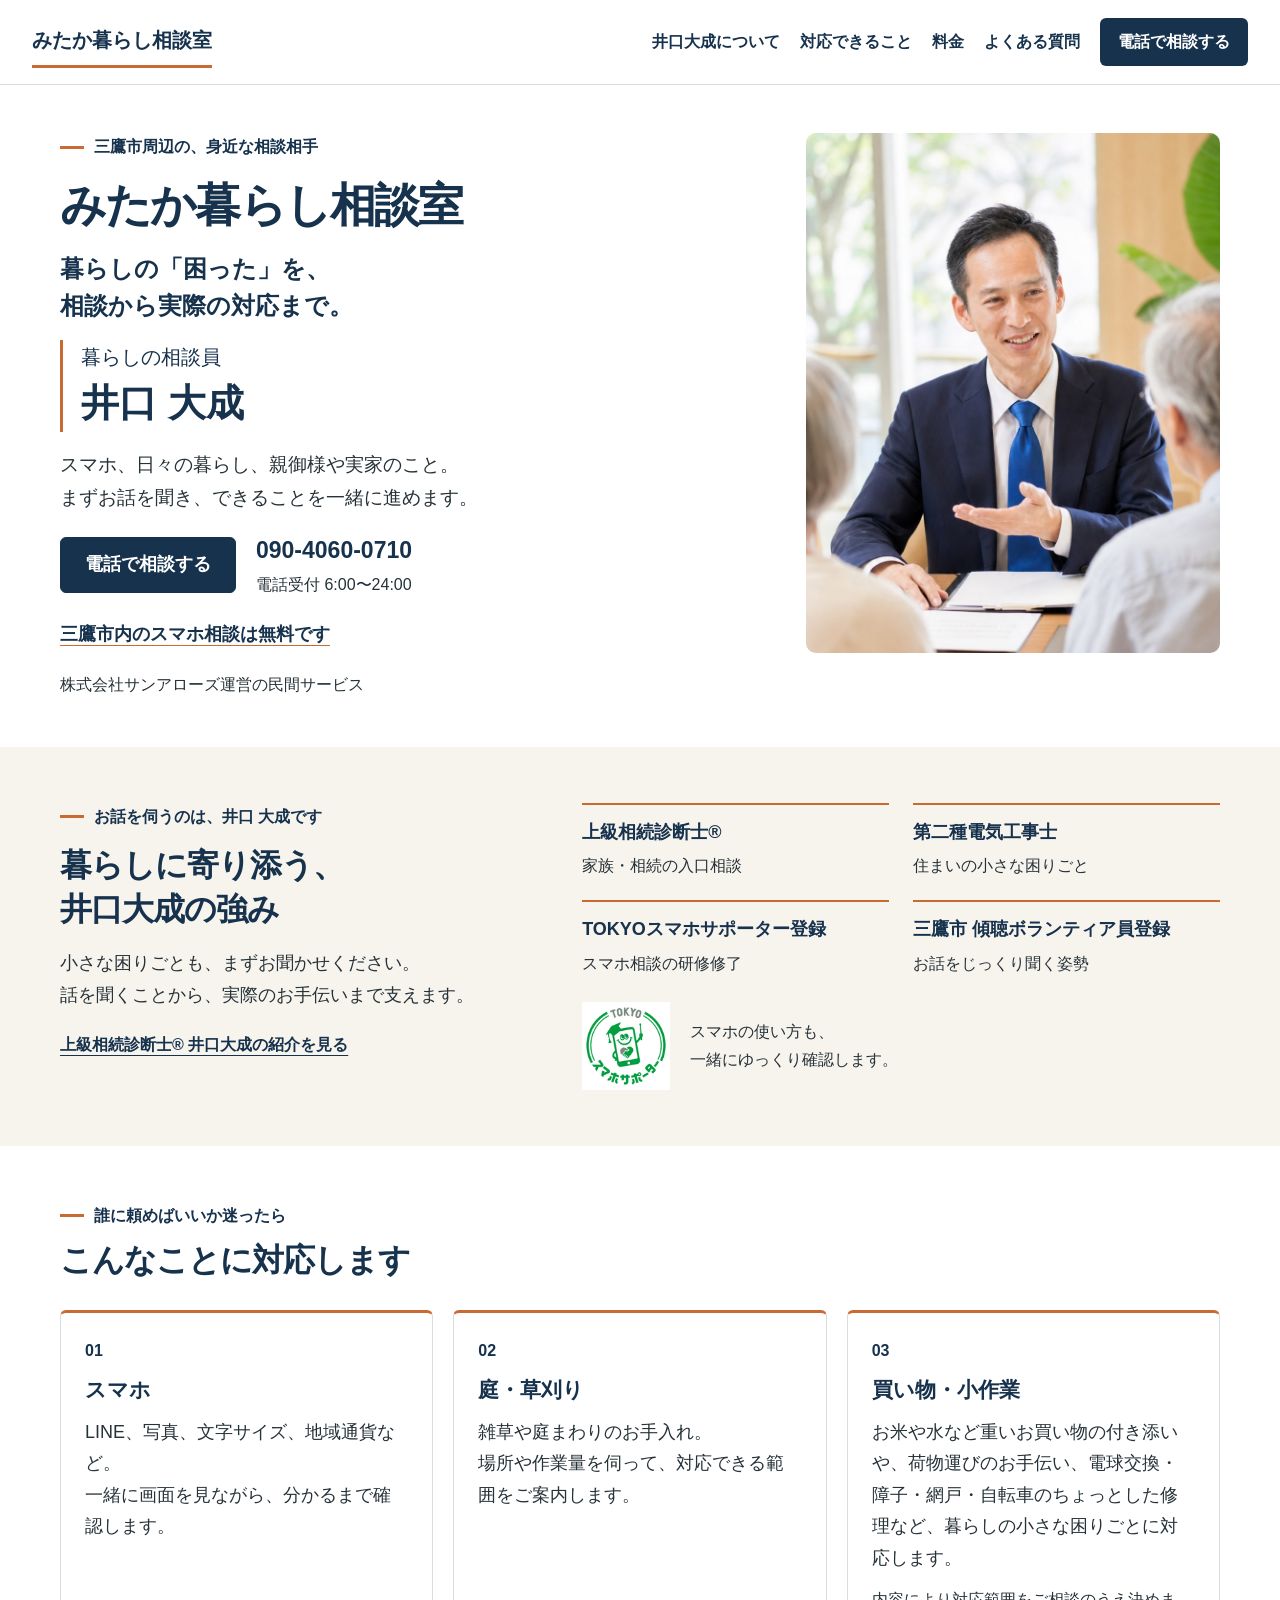
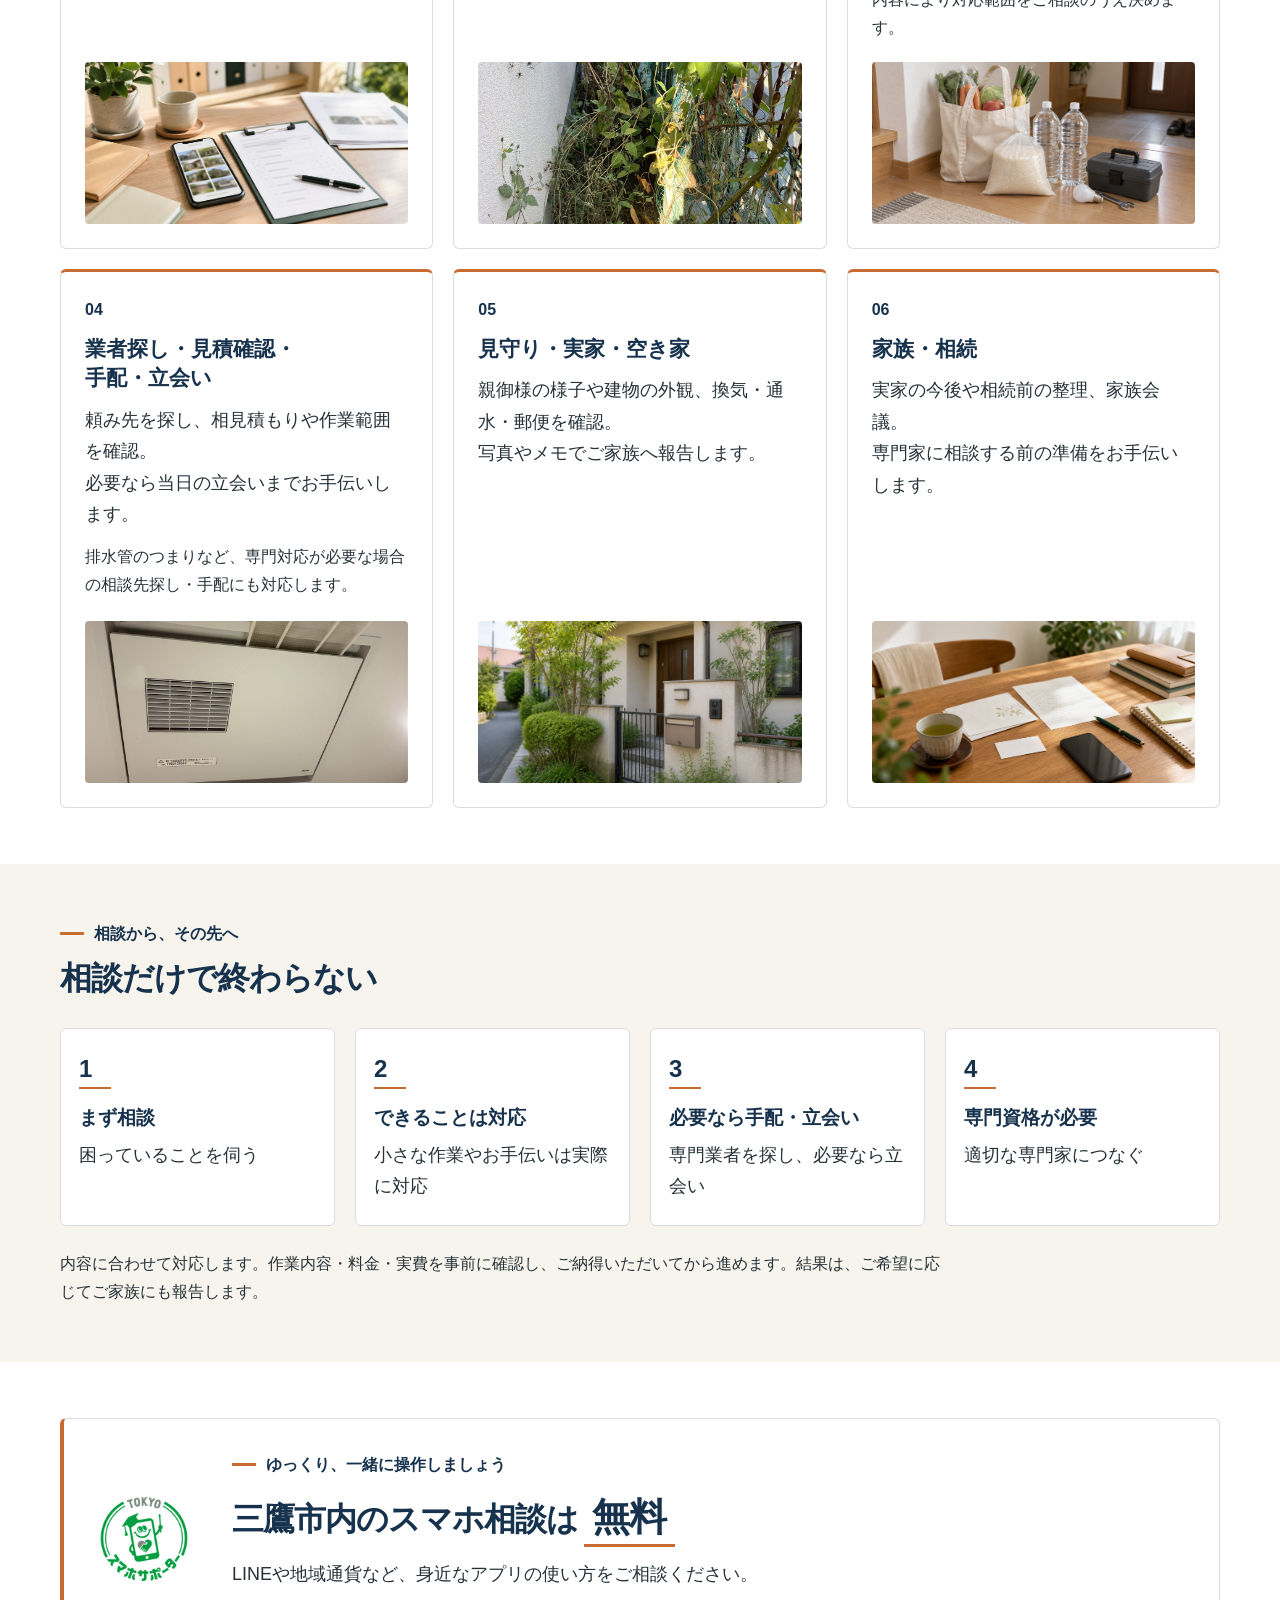
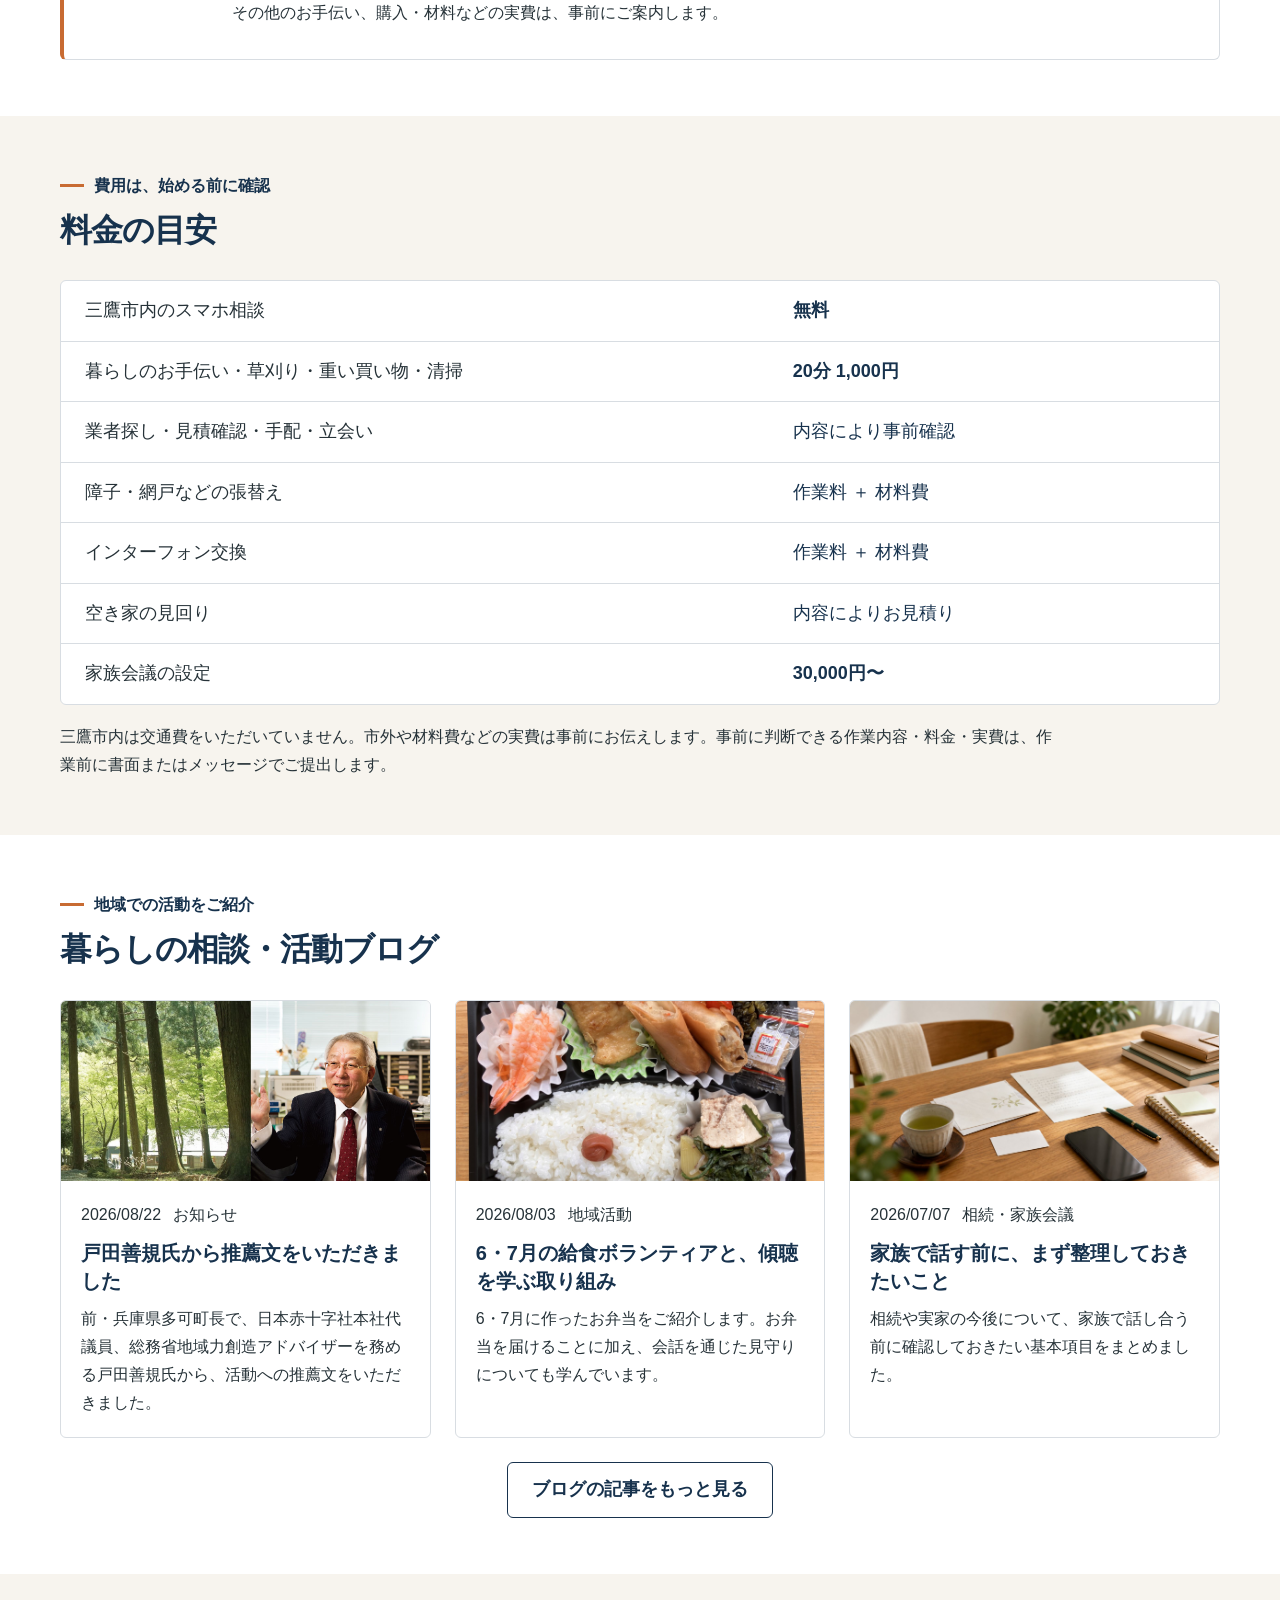
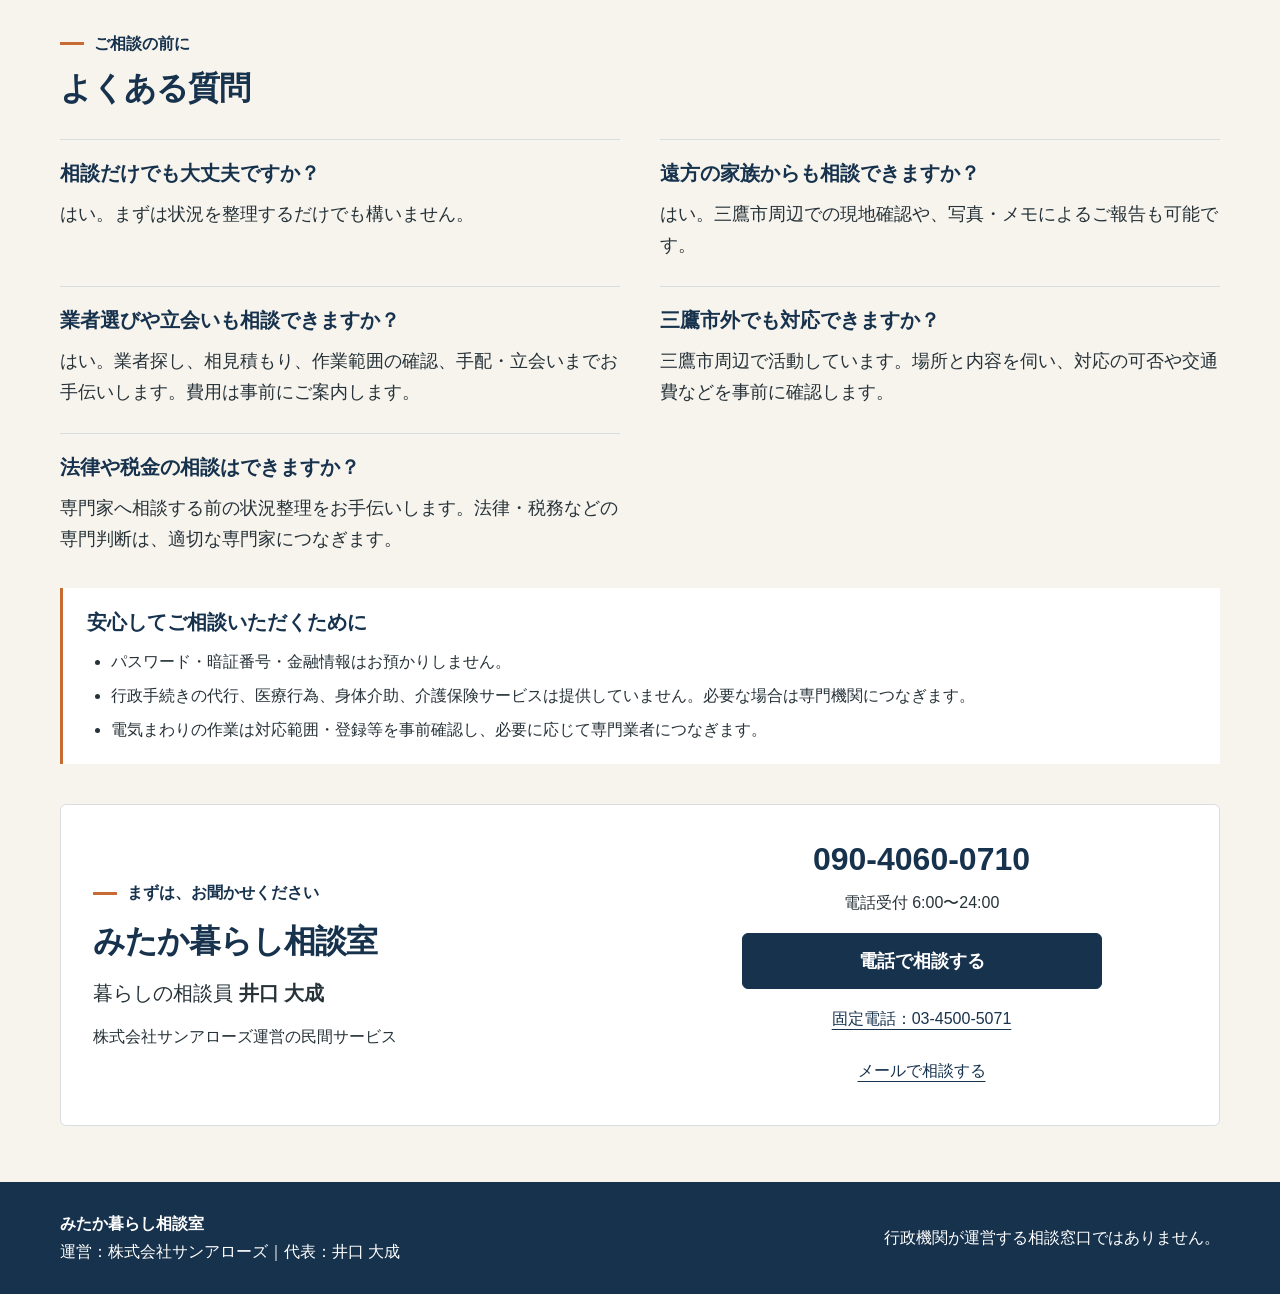
==== commit 1d5bbc10: "Revamp site as みたか暮らし相談室" ====
--- a/index.html
+++ b/index.html
@@ -3,372 +3,167 @@
 <head>
   <meta charset="utf-8">
   <meta name="viewport" content="width=device-width, initial-scale=1">
-  <title>三鷹の暮らし相談・生活支援｜みたか暮らし相談室</title>
-  <meta name="description" content="三鷹でスマホ、草刈り、買い物、住まいの困りごと、業者探し・見積確認・立会い、見守り、空き家、相続前の整理まで。三鷹市内のスマホ相談は無料です。">
-  <meta property="og:title" content="みたか暮らし相談室">
-  <meta property="og:description" content="暮らしの『困った』を、相談から対応・手配・立会いまで。三鷹市内のスマホ相談は無料です。">
+  <title>みたか暮らし相談室｜暮らしの相談員 井口 大成</title>
+  <meta name="description" content="暮らしの相談員 井口大成に、スマホ・庭・買い物・実家・家族の困りごとを相談できます。相談から実際の対応、業者の手配・立会いまで。三鷹市内のスマホ相談は無料。株式会社サンアローズが運営する民間サービスです。">
+  <meta property="og:title" content="みたか暮らし相談室｜暮らしの相談員 井口 大成">
+  <meta property="og:description" content="暮らしの「困った」を、相談から実際の対応まで。三鷹市内のスマホ相談は無料です。株式会社サンアローズ運営の民間サービス。">
   <meta property="og:type" content="website">
-  <meta property="og:image" content="assets/images/ogp.jpg">
-  <link rel="stylesheet" href="styles.css?v=20260917">
-  <link rel="stylesheet" href="revamp.css?v=20260917">
+  <meta property="og:image" content="assets/images/profile-consultation-iguchi-selected.png">
+  <link rel="stylesheet" href="home.css?v=20260918-cards">
 </head>
-<body>
+<body class="home-page">
+  <a class="skip-link" href="#main-content">本文へ進む</a>
   <header class="site-header">
-    <a class="brand" href="#top" aria-label="みたか暮らし相談室 トップへ">
-      <span class="brand-mark" aria-hidden="true">心</span>
-      <span class="brand-text"><span>みたか暮らし</span><span>相談室</span></span>
-    </a>
+    <a class="brand" href="#top" aria-label="みたか暮らし相談室 トップへ">みたか暮らし相談室</a>
     <button class="nav-toggle" type="button" aria-expanded="false" aria-controls="site-nav">メニュー</button>
     <nav id="site-nav" class="site-nav" aria-label="目的別ナビゲーション">
-      <a href="#services">できること</a>
-      <a href="#smartphone">スマホ相談</a>
-      <a href="#profile">相談員</a>
-      <a href="#vacant-house">見守り・空き家</a>
-      <a href="#activities">ブログ</a>
+      <a href="#first">井口大成について</a>
+      <a href="#services">対応できること</a>
       <a href="#price">料金</a>
       <a href="#faq">よくある質問</a>
-      <a href="#contact">お問い合わせ</a>
+      <a class="nav-contact" href="#contact">電話で相談する</a>
     </nav>
   </header>
 
-  <main id="top">
-    <section class="hero section">
+  <main id="main-content">
+    <section id="top" class="hero section" aria-labelledby="hero-title">
       <div class="container hero-grid">
-        <div class="hero-copy">
-          <span class="site-kicker">三鷹市周辺の民間の暮らしサポート・相談窓口</span>
-          <div class="hero-seal" aria-label="心を寄せて相談を受ける窓口">心</div>
-          <h1 class="hero-title"><span>みたか暮らし相談室</span></h1>
-          <p class="hero-subtitle">暮らしの「困った」、相談だけで終わらせません。</p>
-          <p>スマホ、草刈り、買い物、住まいのちょっとした困りごとから、業者探し・見積もり・立会い、見守り、空き家、相続前の整理まで。まずは「これ、誰に頼めばいい？」という段階からご相談ください。</p>
-          <p class="hero-support-copy"><strong>できることは、その場でお手伝い。</strong><br>専門業者が必要なら手配。必要なら立会いまで。</p>
-          <div class="free-badge">三鷹市内のスマホ相談は無料</div>
-          <div class="cta-row">
-            <a class="button primary" href="tel:09040600710">電話で相談する</a>
+        <div class="hero-heading">
+          <p class="eyebrow">三鷹市周辺の、身近な相談相手</p>
+          <h1 id="hero-title">みたか暮らし相談室</h1>
+          <p class="hero-subtitle">暮らしの「困った」を、<br>相談から実際の対応まで。</p>
+        </div>
+        <div class="hero-person">
+          <p>暮らしの相談員</p>
+          <p class="person-name">井口 大成</p>
+        </div>
+        <figure class="hero-portrait">
+          <img src="assets/images/profile-consultation-iguchi-selected.png" alt="ご家族の話を聞く暮らしの相談員 井口大成" width="864" height="1824" fetchpriority="high">
+        </figure>
+        <p class="hero-description">スマホ、日々の暮らし、親御様や実家のこと。<br class="desktop-break">まずお話を聞き、できることを一緒に進めます。</p>
+        <div class="hero-actions">
+          <a class="button primary" href="tel:09040600710" data-call-cta>電話で相談する</a>
+          <div>
+            <a class="inline-phone" href="tel:09040600710">090-4060-0710</a>
+            <p class="reception">電話受付 6:00〜24:00</p>
           </div>
-          <p class="reception">電話相談：6:00〜24:00</p>
-          <p class="operator-note">運営：株式会社サンアローズ</p>
         </div>
-        <div class="hero-visual" aria-label="暮らしの相談イメージ">
-          <figure class="hero-photo">
-            <img src="assets/images/hero-home-support.jpg" alt="三鷹での暮らしや住まいの相談をイメージした住宅の写真">
-            <figcaption>
-              <span>暮らしのお手伝い</span>
-              <span>見守り・実家</span>
-              <span>業者手配・立会い</span>
-            </figcaption>
-          </figure>
-        </div>
+        <p class="hero-free"><a href="#smartphone">三鷹市内のスマホ相談は無料です</a></p>
+        <p class="operator">株式会社サンアローズ運営の民間サービス</p>
       </div>
     </section>
 
-    <section class="section">
-      <div class="container">
-        <div class="section-heading">
-          <p class="eyebrow">こんなことで困っていませんか</p>
-          <h2>小さな困りごとから、家族や住まいのことまで</h2>
+    <section id="first" class="section strengths soft" aria-labelledby="strengths-title">
+      <div class="container strengths-grid">
+        <div>
+          <p class="eyebrow">お話を伺うのは、井口 大成です</p>
+          <h2 id="strengths-title">暮らしに寄り添う、<br>井口大成の強み</h2>
+          <p>小さな困りごとも、まずお聞かせください。<br>話を聞くことから、実際のお手伝いまで支えます。</p>
+          <a class="text-link" href="https://souzokushindan.com/sys/up_consultant/tokyo_t_iguchi/" target="_blank" rel="noopener noreferrer">上級相続診断士® 井口大成の紹介を見る</a>
         </div>
-        <div class="need-grid">
-          <div class="need-item"><strong>スマホが分からない</strong>LINE、写真、文字サイズ、アプリや設定をゆっくり一緒に確認します。</div>
-          <div class="need-item"><strong>庭や家まわりが大変</strong>草刈り、片づけ、電球交換など、対応できる範囲は実際にお手伝いします。</div>
-          <div class="need-item"><strong>重い買い物や荷物がつらい</strong>日常の買い物や荷物移動など、暮らしの負担を減らすお手伝いをします。</div>
-          <div class="need-item"><strong>どの業者に頼めばいいか分からない</strong>業者探し、見積内容の確認、日程調整、手配、必要に応じた立会いまで対応します。</div>
-          <div class="need-item"><strong>離れて暮らす親が心配</strong>親御様の様子確認や、ご家族への写真・メモでの報告に対応します。</div>
-          <div class="need-item"><strong>実家・空き家や相続が気になる</strong>現地確認から、家族で何を整理すべきか、専門家へ相談する前の準備までお手伝いします。</div>
-        </div>
-      </div>
-    </section>
-
-    <section id="services" class="section soft">
-      <div class="container">
-        <div class="section-heading">
-          <p class="eyebrow">できること</p>
-          <h2>暮らしを4つの方向から支えます</h2>
-        </div>
-        <div class="service-grid">
-          <article class="card featured">
-            <h3>暮らしのちょっとしたお手伝い</h3>
-            <ul>
-              <li>スマホ・LINE・写真・各種設定</li>
-              <li>草刈り・庭まわり</li>
-              <li>重い物の買い物のお手伝い</li>
-              <li>電球交換、荷物移動などの小さな作業</li>
-              <li>障子・網戸など住まいの困りごと</li>
-            </ul>
-            <p class="service-note">「こんなことを頼んでいいの？」という内容でも、まずご相談ください。</p>
-          </article>
-          <article class="card featured">
-            <h3>業者探し・手配・立会い</h3>
-            <ul>
-              <li>内容に合った業者を探す</li>
-              <li>相見積もりの取得をお手伝い</li>
-              <li>費用内訳・作業範囲を一緒に確認</li>
-              <li>業者との日程調整・手配</li>
-              <li>必要に応じて打合せや作業時に立会い</li>
-            </ul>
-            <p class="service-note">施工品質や価格を保証するサービスではなく、説明を一緒に聞き、内容を整理するお手伝いです。</p>
-          </article>
-          <article class="card">
-            <h3>見守り・実家・空き家</h3>
-            <ul>
-              <li>親御様の様子確認</li>
-              <li>ご家族への写真・メモでの報告</li>
-              <li>外観、郵便、庭まわりの確認</li>
-              <li>換気・通水などの確認</li>
-              <li>必要な作業・業者の手配</li>
-            </ul>
-          </article>
-          <article class="card">
-            <h3>家族・実家・相続の入口相談</h3>
-            <ul>
-              <li>相続前に何を整理するか</li>
-              <li>実家を今後どうするか</li>
-              <li>親族間の話し合いの整理</li>
-              <li>家族会議の進行役</li>
-              <li>専門家へ相談する前の準備</li>
-            </ul>
-          </article>
-        </div>
-      </div>
-    </section>
-
-    <section class="section">
-      <div class="container">
-        <div class="section-heading">
-          <p class="eyebrow">相談だけで終わらない</p>
-          <h2>困りごとに合わせて、次の一手まで一緒に考えます</h2>
-        </div>
-        <div class="action-flow" aria-label="相談から対応までの流れ">
-          <div class="action-step"><strong>1. まず相談</strong>何に困っているかを伺います</div>
-          <div class="action-step"><strong>2. できることは対応</strong>小さな作業は実際にお手伝い</div>
-          <div class="action-step"><strong>3. 必要なら手配</strong>専門業者を探し、調整します</div>
-          <div class="action-step"><strong>4. 必要なら立会い</strong>説明を一緒に聞き、整理します</div>
-          <div class="action-step"><strong>5. 専門家へ</strong>資格業務は適切な専門家につなぎます</div>
-        </div>
-        <p class="promise-line">「どこに相談すればいいか分からない」を、まず受け止めるのがこの相談室の役割です。</p>
-      </div>
-    </section>
-
-    <section id="smartphone" class="section soft">
-      <div class="container">
-        <div class="smartphone-free">
-          <img src="assets/images/tokyo-sumasapo.png" alt="TOKYOスマホサポーターのロゴ">
-          <div>
-            <p class="eyebrow">スマホの困りごと</p>
-            <h2>三鷹市内のスマホ相談は無料です</h2>
-            <p class="free-lead">「こんなこと聞いていいの？」でも大丈夫です。</p>
-            <p>LINE、写真、文字サイズ、アプリ、基本設定など、ちょっとしたスマホの困りごとを一緒に確認します。TOKYOスマホサポーターの研修を修了し、登録している相談員が対応します。</p>
-            <p class="small-note">※パスワード・暗証番号・金融情報はお預かりしません。長時間のデータ移行や機種変更に伴う複雑な設定などは、内容を確認してご案内します。</p>
+        <div class="strengths-detail">
+          <ul class="credential-list">
+            <li><strong>上級相続診断士®</strong><span>家族・相続の入口相談</span></li>
+            <li><strong>第二種電気工事士</strong><span>住まいの小さな困りごと</span></li>
+            <li><strong>TOKYOスマホサポーター登録</strong><span>スマホ相談の研修修了</span></li>
+            <li><strong>三鷹市 傾聴ボランティア員登録</strong><span>お話をじっくり聞く姿勢</span></li>
+          </ul>
+          <div class="supporter-proof">
+            <img class="supporter-logo" src="assets/images/tokyo-sumasapo.png" alt="TOKYOスマホサポーターのロゴ" width="128" height="128" loading="lazy">
+            <p>スマホの使い方も、<br>一緒にゆっくり確認します。</p>
           </div>
         </div>
       </div>
     </section>
 
-    <section id="profile" class="section">
-      <div class="container profile">
-        <figure class="profile-photo">
-          <img src="assets/images/profile-consultation-iguchi-selected.png" alt="相談員 井口大成">
-        </figure>
-        <div>
-          <p class="eyebrow">相談・対応するのは私です</p>
-          <h2>三鷹市周辺で活動する 井口 大成です</h2>
-          <p>まず話を聞き、状況を整理し、自分でできることは対応する。専門的な作業や資格業務が必要なら、適切な人につなぐ。その間の「誰に頼めばいいか分からない」を支えます。</p>
-          <div class="profile-credentials">
-            <div class="credential-card"><strong>上級相続診断士®</strong>家族・実家・相続について、専門家へ相談する前の整理をお手伝いします。</div>
-            <div class="credential-card"><strong>第二種電気工事士</strong>住まいや設備の知識を踏まえ、必要な対応先を整理します。</div>
-            <div class="credential-card"><strong>TOKYOスマホサポーター登録</strong>研修修了・登録済み。スマホの使い方を分かりやすくお手伝いします。</div>
-            <div class="credential-card"><strong>三鷹市 傾聴ボランティア員登録</strong>話を聞くことを大切にし、本人の困りごとを一緒に整理します。</div>
-          </div>
-          <p class="small-note">地域活動：三鷹市高齢者給食・安否確認サービス ボランティア代表／地域福祉ファシリテーター</p>
-          <p><a class="inline-link" href="https://souzokushindan.com/sys/up_consultant/tokyo_t_iguchi/" target="_blank" rel="noopener noreferrer">上級相続診断士® 井口 大成の登録ページを見る</a></p>
+    <section id="services" class="section" aria-labelledby="services-title">
+      <div class="container">
+        <div class="section-heading">
+          <p class="eyebrow">誰に頼めばいいか迷ったら</p>
+          <h2 id="services-title">こんなことに対応します</h2>
+        </div>
+        <div class="service-grid">
+          <article class="service-card"><p class="card-number" aria-hidden="true">01</p><h3>スマホ</h3><p>LINE、写真、文字サイズ、地域通貨など。<br>一緒に画面を見ながら、分かるまで確認します。</p><img src="assets/images/local-support-report.jpg" alt="木の机に置いたスマホと確認用のメモのイメージ" width="1600" height="854" loading="lazy" decoding="async"></article>
+          <article class="service-card"><p class="card-number" aria-hidden="true">02</p><h3>庭・草刈り</h3><p>雑草や庭まわりのお手入れ。<br>場所や作業量を伺って、対応できる範囲をご案内します。</p><img src="assets/activities/vacant-weeding-back-before.jpg" alt="住宅の建物まわりに伸びた雑草" width="1050" height="1400" loading="lazy" decoding="async"></article>
+          <article class="service-card"><p class="card-number" aria-hidden="true">03</p><h3>買い物・小作業</h3><p>お米や水など重いお買い物の付き添いや、荷物運びのお手伝い、電球交換・障子・網戸・自転車のちょっとした修理など、暮らしの小さな困りごとに対応します。</p><p class="service-note">内容により対応範囲をご相談のうえ決めます。</p><img src="assets/images/service-shopping-small-tasks.png" alt="買い物袋、お米、水と小さな家庭用工具のイメージ" width="1672" height="941" loading="lazy" decoding="async"></article>
+          <article class="service-card"><p class="card-number" aria-hidden="true">04</p><h3>業者探し・見積確認・<br>手配・立会い</h3><p>頼み先を探し、相見積もりや作業範囲を確認。<br>必要なら当日の立会いまでお手伝いします。</p><p class="service-note">排水管のつまりなど、専門対応が必要な場合の相談先探し・手配にも対応します。</p><img class="service-equipment-photo" src="assets/activities/bath-fan-unit-before.jpg" alt="日本の家庭の浴室換気設備を確認するイメージ" width="1050" height="1400" loading="lazy" decoding="async"></article>
+          <article id="vacant-house" class="service-card"><p class="card-number" aria-hidden="true">05</p><h3>見守り・実家・空き家</h3><p>親御様の様子や建物の外観、換気・通水・郵便を確認。<br>写真やメモでご家族へ報告します。</p><img src="assets/images/vacant-house-check.jpg" alt="日本の住宅の門扉、玄関と郵便受けのイメージ" width="1536" height="1024" loading="lazy" decoding="async"></article>
+          <article class="service-card"><p class="card-number" aria-hidden="true">06</p><h3>家族・相続</h3><p>実家の今後や相続前の整理、家族会議。<br>専門家に相談する前の準備をお手伝いします。</p><img src="assets/images/consultation-table.jpg" alt="家庭の机に置いた書類、封筒とノートのイメージ" width="1600" height="854" loading="lazy" decoding="async"></article>
         </div>
       </div>
     </section>
 
-    <section id="first" class="section soft story-section">
-      <div class="container narrow">
-        <p class="eyebrow">この相談室を始めたきっかけ</p>
-        <h2>「こんなこと、家族に相談すると、あきれられる。怒られる。」</h2>
-        <div class="story-card">
-          <p>相続の前に、暮らしの不安がありました。</p>
-          <p>相続診断士として活動する中で、相続そのものより前に、日々の暮らしや住まいのことで悩んでいる方が多いと感じました。その思いを強くしたのが、母のその一言でした。</p>
-          <p>スマホの使い方、地域通貨の操作、電球交換、家の小さな不具合、片づけ。本人にとっては毎日の困りごとでも、家族にはなかなか言い出しにくいことがあります。</p>
-          <p>だからこそ、まず話を聞き、できることは一緒に対応し、必要なら次の人につなぐ。そんな地域の入口をつくりたいと考えました。</p>
-        </div>
-        <figure class="section-photo story-photo">
-          <img src="assets/images/consultation-table.jpg" alt="スマートフォンや書類を置いた相談テーブル">
-        </figure>
+    <section id="flow" class="section soft" aria-labelledby="flow-title">
+      <div class="container">
+        <div class="section-heading"><p class="eyebrow">相談から、その先へ</p><h2 id="flow-title">相談だけで終わらない</h2></div>
+        <ol class="flow-list">
+          <li><span class="step-number">1</span><div><h3>まず相談</h3><p>困っていることを伺う</p></div></li>
+          <li><span class="step-number">2</span><div><h3>できることは対応</h3><p>小さな作業やお手伝いは実際に対応</p></div></li>
+          <li><span class="step-number">3</span><div><h3>必要なら手配・立会い</h3><p>専門業者を探し、必要なら立会い</p></div></li>
+          <li><span class="step-number">4</span><div><h3>専門資格が必要</h3><p>適切な専門家につなぐ</p></div></li>
+        </ol>
+        <p class="flow-note">内容に合わせて対応します。作業内容・料金・実費を事前に確認し、ご納得いただいてから進めます。結果は、ご希望に応じてご家族にも報告します。</p>
       </div>
     </section>
 
-    <section id="vacant-house" class="section split-section">
-      <div class="container split">
-        <div>
-          <p class="eyebrow">見守り・実家・空き家</p>
-          <h2>離れて暮らすご家族に代わり、現地に近い立場で確認します</h2>
-          <p>親御様の様子や、実家・空き家の状態を確認するだけでも、遠方のご家族には大きな負担です。外観、郵便物、庭まわり、近隣への影響などを確認し、写真やメモでご報告します。</p>
-          <p>草刈りなど対応できる範囲は実際に作業します。修理や専門工事が必要な場合は、業者探し、見積内容の確認、手配、必要に応じた立会いまでお手伝いします。</p>
-          <p>相続・登記・税務・法律など専門資格が必要な内容は、必要事項を整理したうえで適切な専門家へつなぎます。</p>
+    <section id="smartphone" class="section smartphone-section" aria-labelledby="smartphone-title">
+      <div class="container smartphone-panel">
+        <img class="supporter-logo" src="assets/images/tokyo-sumasapo.png" alt="TOKYOスマホサポーターのロゴ" width="128" height="128" loading="lazy">
+        <div><p class="eyebrow">ゆっくり、一緒に操作しましょう</p><h2 id="smartphone-title">三鷹市内のスマホ相談は<strong>無料</strong></h2><p>LINEや地域通貨など、身近なアプリの使い方をご相談ください。</p><p class="small-note">その他のお手伝い、購入・材料などの実費は、事前にご案内します。</p></div>
+      </div>
+    </section>
+
+    <section id="price" class="section soft" aria-labelledby="price-title">
+      <div class="container">
+        <div class="section-heading"><p class="eyebrow">費用は、始める前に確認</p><h2 id="price-title">料金の目安</h2></div>
+        <dl class="price-list">
+          <div><dt>三鷹市内のスマホ相談</dt><dd><strong>無料</strong></dd></div>
+          <div><dt>暮らしのお手伝い・草刈り・重い買い物・清掃</dt><dd><strong>20分 1,000円</strong></dd></div>
+          <div><dt>業者探し・見積確認・手配・立会い</dt><dd>内容により事前確認</dd></div>
+          <div><dt>障子・網戸などの張替え</dt><dd>作業料 ＋ 材料費</dd></div>
+          <div><dt>インターフォン交換</dt><dd>作業料 ＋ 材料費</dd></div>
+          <div><dt>空き家の見回り</dt><dd>内容によりお見積り</dd></div>
+          <div><dt>家族会議の設定</dt><dd><strong>30,000円〜</strong></dd></div>
+        </dl>
+        <p class="small-note price-note">三鷹市内は交通費をいただいていません。市外や材料費などの実費は事前にお伝えします。事前に判断できる作業内容・料金・実費は、作業前に書面またはメッセージでご提出します。</p>
+      </div>
+    </section>
+
+    <section id="activities" class="section" aria-labelledby="activities-title">
+      <div class="container">
+        <div class="section-heading"><p class="eyebrow">地域での活動をご紹介</p><h2 id="activities-title">暮らしの相談・活動ブログ</h2></div>
+        <div id="activities-list" class="activity-grid">
+          <article class="activity-card"><div class="activity-media"><img src="assets/images/toda-yoshinori-profile.jpg" alt="戸田善規氏の写真" loading="lazy"></div><div class="activity-body"><div class="activity-meta"><time datetime="2026-08-23">2026/08/23</time><span>お知らせ</span></div><h3><a href="activities/2026-08-activity-023.html">戸田善規氏から推薦文をいただきました</a></h3><p>活動への推薦文をご紹介します。</p></div></article>
+          <article class="activity-card"><div class="activity-media"><img src="assets/activities/img_8447.jpg?v=20260804" alt="給食ボランティアのお弁当" loading="lazy"></div><div class="activity-body"><div class="activity-meta"><time datetime="2026-08-04">2026/08/04</time><span>地域活動</span></div><h3><a href="activities/2026-08-activity-001.html">6・7月の給食ボランティアと、傾聴を学ぶ取り組み</a></h3><p>お弁当と、会話を通じた見守りの取り組みをご紹介します。</p></div></article>
+          <article class="activity-card"><div class="activity-media"><img src="assets/images/consultation-table.jpg" alt="相談を整理するテーブルと書類" loading="lazy"></div><div class="activity-body"><div class="activity-meta"><time datetime="2026-07-08">2026/07/08</time><span>相続・家族会議</span></div><h3><a href="activities/2026-07-activity-003.html">家族で話す前に、まず整理しておきたいこと</a></h3><p>家族で話し合う前の基本項目をまとめました。</p></div></article>
         </div>
-        <div class="story-card support-card">
-          <h3>こんな確認ができます</h3>
-          <ul>
-            <li>親御様の様子確認とご家族への報告</li>
-            <li>外観、郵便、庭、雑草の状態確認</li>
-            <li>換気・通水などの確認</li>
-            <li>草刈り等、対応可能な小作業</li>
-            <li>修理・工事が必要な場合の業者手配</li>
-            <li>業者訪問時の立会い</li>
-          </ul>
+        <div class="blog-more"><a class="button secondary" href="activities/index.html">ブログの記事をもっと見る</a></div>
+      </div>
+    </section>
+
+    <section id="faq" class="section soft" aria-labelledby="faq-title">
+      <div class="container">
+        <div class="section-heading"><p class="eyebrow">ご相談の前に</p><h2 id="faq-title">よくある質問</h2></div>
+        <dl class="faq-list">
+          <div><dt>相談だけでも大丈夫ですか？</dt><dd>はい。まずは状況を整理するだけでも構いません。</dd></div>
+          <div><dt>遠方の家族からも相談できますか？</dt><dd>はい。三鷹市周辺での現地確認や、写真・メモによるご報告も可能です。</dd></div>
+          <div><dt>業者選びや立会いも相談できますか？</dt><dd>はい。業者探し、相見積もり、作業範囲の確認、手配・立会いまでお手伝いします。費用は事前にご案内します。</dd></div>
+          <div><dt>三鷹市外でも対応できますか？</dt><dd>三鷹市周辺で活動しています。場所と内容を伺い、対応の可否や交通費などを事前に確認します。</dd></div>
+          <div><dt>法律や税金の相談はできますか？</dt><dd>専門家へ相談する前の状況整理をお手伝いします。法律・税務などの専門判断は、適切な専門家につなぎます。</dd></div>
+        </dl>
+        <aside class="promises" aria-labelledby="promises-title">
+          <h3 id="promises-title">安心してご相談いただくために</h3>
+          <ul><li>パスワード・暗証番号・金融情報はお預かりしません。</li><li>行政手続きの代行、医療行為、身体介助、介護保険サービスは提供していません。必要な場合は専門機関につなぎます。</li><li>電気まわりの作業は対応範囲・登録等を事前確認し、必要に応じて専門業者につなぎます。</li></ul>
+        </aside>
+        <div id="contact" class="contact-box" aria-labelledby="contact-title">
+          <div><p class="eyebrow">まずは、お聞かせください</p><h2 id="contact-title">みたか暮らし相談室</h2><p class="contact-person">暮らしの相談員 <strong>井口 大成</strong></p><p>株式会社サンアローズ運営の民間サービス</p></div>
+          <div class="contact-actions"><a class="phone" href="tel:09040600710">090-4060-0710</a><p class="reception">電話受付 6:00〜24:00</p><a class="button primary" href="tel:09040600710" data-call-cta>電話で相談する</a><a class="contact-sub" href="tel:0345005071">固定電話：03-4500-5071</a><a class="contact-sub" href="mailto:t.iguchi@sunarrows-tky.co.jp">メールで相談する</a></div>
         </div>
       </div>
     </section>
-
-    <section class="section soft">
-      <div class="container split">
-        <div>
-          <p class="eyebrow">家族・実家・相続</p>
-          <h2>専門家へ行く前の「何を整理すればいい？」から</h2>
-          <p>相続や実家のことは、いきなり弁護士・司法書士・税理士へ相談する前に、家族の考えや資産、住まいの状況などを整理すると話が進みやすくなります。</p>
-          <p>上級相続診断士®として、何を確認し、誰に相談するのが適切かを一緒に整理します。</p>
-        </div>
-        <div class="story-card support-card">
-          <h3>入口相談でできること</h3>
-          <ul>
-            <li>家族で話し合う項目の整理</li>
-            <li>実家を今後どうするかの選択肢整理</li>
-            <li>家族会議の進行</li>
-            <li>専門家へ持っていく情報の整理</li>
-          </ul>
-          <p class="small-note">※法律・税務・登記などの専門判断や手続代行は、それぞれの資格を持つ専門家へつなぎます。</p>
-        </div>
-      </div>
-    </section>
-
-    <section id="activities" class="section">
-      <div class="container">
-        <div class="section-heading">
-          <p class="eyebrow">暮らしの相談・活動ブログ</p>
-          <h2>地域での活動や、暮らしに役立つ情報を更新します</h2>
-          <p class="blog-intro">実際の活動だけでなく、スマホ、住まい、見守り、空き家、業者選び、家族・相続など、「困ったときに役立つ情報」を掲載します。</p>
-        </div>
-        <div id="activities-list" class="activity-grid" aria-live="polite">
-          <article class="activity-card">
-            <div class="activity-media"><img src="assets/images/toda-yoshinori-profile.jpg" alt="戸田善規氏の写真" loading="lazy"></div>
-            <div class="activity-body"><div class="activity-meta"><span>2026/08/23</span><span>お知らせ</span></div><h3>戸田善規氏から推薦文をいただきました</h3><p>活動への推薦文をいただきました。</p><a class="text-link" href="activities/2026-08-activity-023.html">詳しく見る</a></div>
-          </article>
-          <article class="activity-card">
-            <div class="activity-media"><img src="assets/activities/vacant-weeding-path-after.jpg" alt="空き家の雑草除去後の様子" loading="lazy"></div>
-            <div class="activity-body"><div class="activity-meta"><span>2026/07/05</span><span>空き家・住まい</span></div><h3>空き家の雑草除去を行いました</h3><p>建物まわりと裏手の雑草を整理しました。</p><a class="text-link" href="activities/2026-07-activity-002.html">詳しく見る</a></div>
-          </article>
-          <article class="activity-card">
-            <div class="activity-media"><img src="assets/images/consultation-table.jpg" alt="相談内容を整理するテーブル" loading="lazy"></div>
-            <div class="activity-body"><div class="activity-meta"><span>2026/07/08</span><span>相続・家族会議</span></div><h3>家族で話す前に、まず整理しておきたいこと</h3><p>相続や実家について家族で話す前の基本項目をまとめました。</p><a class="text-link" href="activities/2026-07-activity-003.html">詳しく見る</a></div>
-          </article>
-        </div>
-        <div class="center"><a class="button secondary muted" href="activities/index.html">ブログをもっと見る</a></div>
-      </div>
-    </section>
-
-    <section id="price" class="section soft">
-      <div class="container">
-        <div class="section-heading">
-          <p class="eyebrow">費用</p>
-          <h2>料金の目安</h2>
-        </div>
-        <div class="table-wrap">
-          <table>
-            <thead><tr><th>内容</th><th>料金</th></tr></thead>
-            <tbody>
-              <tr class="price-highlight"><td>三鷹市内のスマホ相談</td><td>無料</td></tr>
-              <tr><td>暮らしのちょっとしたお手伝い</td><td>20分 1,000円〜</td></tr>
-              <tr><td>草刈り・庭まわり</td><td>内容確認後、事前提示</td></tr>
-              <tr><td>買い物のお手伝い</td><td>内容・時間により事前提示</td></tr>
-              <tr><td>業者探し・手配</td><td>内容により事前提示</td></tr>
-              <tr><td>見積内容の確認・立会い</td><td>内容・時間により事前提示</td></tr>
-              <tr><td>見守り・空き家・実家の確認</td><td>内容によりお見積り</td></tr>
-              <tr><td>家族会議の設定・進行</td><td>30,000円〜</td></tr>
-            </tbody>
-          </table>
-        </div>
-        <p class="small-note">※三鷹市内は交通費をいただいていません。市外の場合や材料費などの実費が発生する場合は、原則として事前にお伝えします。料金が発生する作業は、内容を確認してからご案内します。</p>
-      </div>
-    </section>
-
-    <section class="section">
-      <div class="container">
-        <div class="section-heading">
-          <p class="eyebrow">進め方</p>
-          <h2>ご相談の流れ</h2>
-        </div>
-        <ol class="flow-list">
-          <li><span>1</span>電話でご連絡</li>
-          <li><span>2</span>困りごとの内容を確認</li>
-          <li><span>3</span>料金が発生する場合は事前にご案内</li>
-          <li><span>4</span>対応できることは実際にお手伝い</li>
-          <li><span>5</span>必要なら業者を探し、手配・立会い</li>
-          <li><span>6</span>専門資格が必要なら適切な専門家へ</li>
-        </ol>
-      </div>
-    </section>
-
-    <section id="faq" class="section soft">
-      <div class="container">
-        <div class="section-heading">
-          <p class="eyebrow">よくある質問</p>
-          <h2>ご相談前の確認</h2>
-        </div>
-        <div class="faq-list">
-          <article><h3>三鷹市や地域包括支援センターのサービスですか？</h3><p>いいえ。株式会社サンアローズが運営する民間サービスです。行政や地域包括支援センター、専門家への相談が適している場合は、必要に応じて相談先を整理します。</p></article>
-          <article><h3>スマホ相談は本当に無料ですか？</h3><p>三鷹市内のちょっとしたスマホ相談は無料です。LINE、写真、文字サイズ、アプリや基本設定などをご相談いただけます。複雑な作業は内容を確認してご案内します。</p></article>
-          <article><h3>草刈りや買い物のようなことも頼めますか？</h3><p>はい。対応できる範囲でお手伝いします。料金が発生する場合は、原則として事前にお伝えします。</p></article>
-          <article><h3>業者が来るときに一緒にいてもらえますか？</h3><p>はい。内容と日程を確認し、必要に応じて打合せや作業時の立会いに対応します。説明を一緒に聞き、内容を整理します。</p></article>
-          <article><h3>業者の相見積もりを取ってもらえますか？</h3><p>内容を確認したうえで、必要に応じて複数業者への相見積もり取得をお手伝いします。費用だけでなく、作業範囲や説明内容も一緒に確認します。</p></article>
-          <article><h3>離れて暮らす親の様子を見てもらえますか？</h3><p>はい。三鷹市周辺で現地確認し、ご家族へ写真やメモで状況をご報告できます。</p></article>
-          <article><h3>法律や税金、登記の相談はできますか？</h3><p>専門判断や手続代行は行いません。入口として状況や確認事項を整理し、必要に応じて弁護士、税理士、司法書士などの専門家へつなぎます。</p></article>
-          <article><h3>パスワードや暗証番号を預ける必要はありますか？</h3><p>いいえ。パスワード、暗証番号、金融情報はお預かりしません。</p></article>
-        </div>
-      </div>
-    </section>
-
-    <section class="section reassurance">
-      <div class="container">
-        <div class="section-heading">
-          <p class="eyebrow">大切なお約束</p>
-          <h2>安心してご相談いただくために</h2>
-        </div>
-        <ul class="check-grid compact">
-          <li>パスワード・暗証番号・金融情報はお預かりしません</li>
-          <li>料金が発生する内容は、原則として作業前にお伝えします</li>
-          <li>法律・税務・登記・医療などの専門判断は、必要に応じて専門家へつなぎます</li>
-          <li>電気まわりは第二種電気工事士として確認できる範囲を踏まえ、事業登録等が必要な工事は専門業者へつなぎます</li>
-          <li>介護保険サービス、医療行為、身体介助を行うサービスではありません</li>
-          <li>株式会社サンアローズが運営する民間サービスです</li>
-        </ul>
-      </div>
-    </section>
-
-    <section id="contact" class="section contact">
-      <div class="container contact-box">
-        <p class="eyebrow">お問い合わせ</p>
-        <h2>「これ、頼める？」からお電話ください</h2>
-        <a class="phone" href="tel:09040600710">090-4060-0710</a>
-        <a class="phone-sub" href="tel:0345005071">固定電話：03-4500-5071</a>
-        <p class="reception contact-reception">受付時間：6:00〜24:00</p>
-        <div class="cta-row center-row"><a class="button primary" href="tel:09040600710">電話で相談する</a></div>
-        <p class="private-service-note">株式会社サンアローズが運営する民間の地域サービスです</p>
-      </div>
-    </section>
   </main>
-
-  <footer class="site-footer">
-    <div class="container footer-grid">
-      <div><h2>運営会社情報</h2><p>株式会社サンアローズ</p><p>代表：井口 大成</p></div>
-      <address>電話：<a href="tel:09040600710">090-4060-0710</a> / <a href="tel:0345005071">03-4500-5071</a><br>メール：<a href="mailto:t.iguchi@sunarrows-tky.co.jp">t.iguchi@sunarrows-tky.co.jp</a></address>
-    </div>
-    <p class="footer-note">みたか暮らし相談室は、株式会社サンアローズが運営する民間の地域向け相談・生活支援サービスです。</p>
-  </footer>
-
-  <div class="mobile-call-bar" aria-label="スマホ用お問い合わせ"><a href="tel:09040600710">電話で相談する <span>090-4060-0710</span></a></div>
-  <script src="script.js?v=20260917"></script>
+  <footer class="site-footer"><div class="container footer-inner"><p><strong>みたか暮らし相談室</strong><br>運営：株式会社サンアローズ｜代表：井口 大成</p><p>行政機関が運営する相談窓口ではありません。</p></div></footer>
+  <div class="mobile-call-bar" aria-label="スマホ用お問い合わせ" hidden><a href="tel:09040600710">電話で相談する <span>090-4060-0710</span></a></div>
+  <script src="script.js?v=20260918-person" defer></script>
 </body>
 </html>
--- a/home.css
+++ b/home.css
@@ -0,0 +1,228 @@
+/* みたか暮らし相談室 TOP / design.md */
+:root { --navy:#17324D; --accent:#C86B32; --ink:#263238; --soft:#F7F4EE; --white:#FFFFFF; --line:#d8dde2; --header-height:84px; }
+* { box-sizing:border-box; }
+html { scroll-behavior:smooth; scroll-padding-top:calc(var(--header-height) + 16px); }
+body { margin:0; color:var(--ink); background:var(--white); font-family:Meiryo,"Hiragino Kaku Gothic ProN","Yu Gothic",sans-serif; font-size:18px; line-height:1.75; }
+a { color:var(--navy); text-underline-offset:5px; }
+a:hover { text-decoration-thickness:2px; }
+a:focus-visible,button:focus-visible { outline:3px solid var(--accent); outline-offset:4px; }
+img { display:block; max-width:100%; }
+button { font:inherit; }
+h1,h2,h3,p,figure,dl { margin:0; }
+h1,h2,h3 { color:var(--navy); font-weight:700; line-height:1.4; }
+h1 { font-size:clamp(32px,3.6vw,48px); letter-spacing:-.04em; }
+h2 { font-size:32px; letter-spacing:-.03em; }
+h3 { font-size:21px; }
+p { overflow-wrap:break-word; }
+.container { width:min(1160px,calc(100% - 64px)); margin-inline:auto; }
+.section { padding:56px 0; }
+.soft { background:var(--soft); }
+.eyebrow { display:flex; gap:10px; align-items:center; margin-bottom:12px; color:var(--navy); font-size:16px; font-weight:700; }
+.eyebrow::before { content:""; width:24px; height:3px; flex:none; background:var(--accent); }
+.section-heading { margin-bottom:28px; }
+.section-heading .eyebrow { margin-bottom:8px; }
+.button { display:inline-flex; min-height:56px; padding:12px 24px; align-items:center; justify-content:center; border:1px solid var(--navy); border-radius:6px; font-size:18px; font-weight:700; text-decoration:none; line-height:1.5; }
+.button.primary { color:var(--white); background:var(--navy); }
+.button.primary:hover { background:#234663; }
+.button.secondary { color:var(--navy); background:var(--white); }
+.button.secondary:hover { background:var(--soft); }
+.text-link { display:inline-flex; min-height:44px; align-items:center; font-size:16px; font-weight:700; }
+.small-note,.reception,.operator { font-size:16px; }
+.skip-link { position:fixed; top:8px; left:16px; z-index:100; padding:12px; color:var(--white); background:var(--navy); transform:translateY(-160%); }
+.skip-link:focus { transform:translateY(0); }
+.site-header { position:sticky; top:0; z-index:20; display:flex; min-height:84px; padding:16px 32px; justify-content:space-between; align-items:center; gap:24px; border-bottom:1px solid var(--line); background:var(--white); }
+.brand { flex:none; padding-block:7px; border-bottom:3px solid var(--accent); color:var(--navy); font-size:20px; font-weight:700; text-decoration:none; }
+.site-nav { display:flex; gap:20px; align-items:center; font-size:16px; font-weight:700; }
+.site-nav a { display:inline-flex; min-height:44px; align-items:center; text-decoration:none; }
+.site-nav a:hover { text-decoration:underline; }
+.site-nav .nav-contact { padding:10px 18px; color:var(--white); background:var(--navy); border-radius:6px; }
+.nav-toggle { display:none; min-height:44px; padding:8px 12px; color:var(--navy); background:var(--white); border:1px solid var(--navy); border-radius:6px; font-size:16px; }
+.hero { padding:48px 0; }
+.hero-grid { display:grid; grid-template-columns:minmax(0,1.4fr) minmax(0,.85fr); column-gap:64px; row-gap:16px; align-items:start; }
+.hero-heading,.hero-person,.hero-description,.hero-actions,.hero-free,.operator { grid-column:1; }
+.hero-subtitle { margin-top:12px; color:var(--navy); font-size:24px; font-weight:700; line-height:1.55; }
+.hero-person { padding-left:18px; border-left:3px solid var(--accent); color:var(--navy); }
+.hero-person > p:first-child { font-size:20px; }
+.person-name { font-size:38px; font-weight:700; line-height:1.5; }
+.hero-portrait { grid-column:2; grid-row:1 / 7; height:520px; align-self:start; overflow:hidden; border-radius:10px; background:var(--soft); }
+.hero-portrait img { width:100%; height:100%; max-height:520px; object-fit:cover; object-position:50% 36%; }
+.hero-description { font-size:19px; }
+.hero-actions { display:flex; flex-wrap:wrap; align-items:center; gap:12px 20px; }
+.inline-phone { font-size:23px; font-weight:700; text-decoration:none; white-space:nowrap; }
+.hero-free { font-weight:700; }
+.hero-free a { display:inline-flex; min-height:40px; align-items:center; text-decoration-color:var(--accent); }
+.operator { color:var(--ink); }
+.strengths-grid { display:grid; grid-template-columns:.95fr 1.3fr; gap:56px; align-items:start; }
+.strengths-grid h2 { margin-bottom:16px; }
+.strengths-grid .text-link { margin-top:12px; }
+.credential-list { display:grid; grid-template-columns:1fr 1fr; gap:20px 24px; padding:0; margin:0; list-style:none; }
+.credential-list li { padding-top:12px; border-top:2px solid var(--accent); }
+.credential-list strong { display:block; color:var(--navy); font-size:18px; }
+.credential-list span { display:block; margin-top:4px; font-size:16px; }
+.supporter-proof { display:flex; gap:20px; margin-top:24px; align-items:center; }
+.supporter-logo { width:88px; height:88px; flex:none; object-fit:contain; background:var(--white); }
+.supporter-proof p { font-size:16px; }
+.service-grid { display:grid; grid-template-columns:repeat(3,minmax(0,1fr)); grid-auto-rows:1fr; gap:20px; }
+.service-card { position:relative; display:flex; flex-direction:column; padding:24px; border:1px solid var(--line); border-top:3px solid var(--accent); border-radius:6px; }
+.card-number { margin-bottom:10px; color:var(--navy); font-size:16px; font-weight:700; }
+.service-card h3 { margin-bottom:12px; }
+.service-card p:not(.card-number) { font-size:18px; }
+.service-card p.service-note { margin-top:12px; font-size:16px; }
+.service-card p:last-of-type { margin-bottom:20px; }
+.service-card img { width:100%; height:auto; aspect-ratio:2 / 1; margin-top:auto; object-fit:cover; object-position:center; border-radius:4px; }
+.service-card img.service-equipment-photo { object-position:center 66%; }
+.flow-list { display:grid; grid-template-columns:repeat(4,minmax(0,1fr)); gap:20px; margin:0; padding:0; list-style:none; }
+.flow-list li { padding:22px 18px; border:1px solid var(--line); border-radius:6px; background:var(--white); }
+.step-number { display:block; color:var(--navy); border-bottom:2px solid var(--accent); width:32px; margin-bottom:16px; font-size:24px; font-weight:700; line-height:1.5; }
+.flow-list h3 { font-size:19px; margin-bottom:8px; }
+.flow-list p { font-size:18px; }
+.flow-note { max-width:880px; margin-top:24px; font-size:16px; }
+.smartphone-panel { display:grid; grid-template-columns:104px minmax(0,1fr); gap:32px; align-items:center; padding:32px; border:1px solid var(--line); border-left:4px solid var(--accent); border-radius:6px; }
+.smartphone-panel .supporter-logo { width:96px; height:96px; }
+.smartphone-panel h2 { margin-bottom:12px; }
+.smartphone-panel h2 strong { display:inline-block; margin-left:6px; padding:0 8px; border-bottom:3px solid var(--accent); font-size:38px; }
+.smartphone-panel .small-note { margin-top:8px; }
+.price-list { border:1px solid var(--line); border-radius:6px; overflow:hidden; background:var(--white); }
+.price-list > div { display:grid; grid-template-columns:1.7fr 1fr; gap:24px; padding:14px 24px; border-bottom:1px solid var(--line); }
+.price-list > div:last-child { border-bottom:0; }
+.price-list dt { font-weight:400; }
+.price-list dd { margin:0; color:var(--navy); }
+.price-note { margin-top:18px; max-width:1000px; }
+.activity-grid { display:grid; grid-template-columns:repeat(3,minmax(0,1fr)); gap:24px; }
+.activity-card { position:relative; border:1px solid var(--line); border-radius:6px; overflow:hidden; }
+.activity-media { height:180px; background:var(--soft); }
+.activity-media img { width:100%; height:100%; object-fit:cover; }
+.activity-media img[src*="toda-yoshinori-profile"] { object-position:right center; }
+.activity-body { padding:20px; }
+.activity-meta { display:flex; flex-wrap:wrap; gap:4px 12px; margin-bottom:10px; font-size:16px; }
+.activity-card h3 { font-size:20px; margin-bottom:10px; }
+.activity-card h3 a { text-decoration:none; }
+.activity-card h3 a::after { content:""; position:absolute; inset:0; }
+.activity-card h3 a:hover { text-decoration:underline; }
+.activity-card h3 a:focus-visible::after { border:3px solid var(--accent); }
+.activity-card p { font-size:16px; }
+.blog-more { margin-top:24px; text-align:center; }
+.faq-list { display:grid; grid-template-columns:1fr 1fr; gap:24px 40px; }
+.faq-list > div { padding-top:16px; border-top:1px solid var(--line); }
+.faq-list dt { color:var(--navy); font-size:20px; font-weight:700; margin-bottom:8px; }
+.faq-list dd { margin:0; font-size:18px; }
+.promises { margin-top:32px; padding:20px 24px; background:var(--white); border-left:3px solid var(--accent); }
+.promises h3 { font-size:20px; }
+.promises ul { margin:12px 0 0; padding-left:24px; font-size:16px; }
+.promises li + li { margin-top:6px; }
+.contact-box { display:grid; grid-template-columns:1fr 1fr; gap:32px; align-items:center; margin-top:40px; padding:32px; border:1px solid var(--line); border-radius:6px; background:var(--white); }
+.contact-person { margin:12px 0; font-size:20px; }
+.contact-box p:not(.contact-person):not(.eyebrow) { font-size:16px; }
+.contact-actions { display:grid; justify-items:center; gap:8px; }
+.phone { font-size:32px; font-weight:700; line-height:1.4; text-decoration:none; }
+.contact-actions .primary { width:100%; max-width:360px; margin-top:8px; }
+.contact-sub { display:flex; align-items:center; min-height:44px; font-size:16px; }
+.site-footer { padding:28px 0; color:var(--white); background:var(--navy); font-size:16px; }
+.footer-inner { display:flex; justify-content:space-between; gap:20px; align-items:center; }
+.mobile-call-bar { display:none; }
+[hidden] { display:none !important; }
+@media(max-width:1100px) {
+  .site-header { flex-wrap:wrap; gap:0 16px; }
+  .nav-toggle { display:block; margin-left:auto; }
+  .site-nav { display:none; width:100%; margin-top:14px; }
+  .site-header.nav-open .site-nav { display:grid; grid-template-columns:1fr 1fr; gap:8px; }
+  .site-nav a { padding:10px 14px; background:var(--soft); border-radius:4px; }
+  .hero-grid { column-gap:32px; grid-template-columns:1.3fr .9fr; }
+  h1 { font-size:38px; }
+  .strengths-grid { gap:32px; }
+  .flow-list { grid-template-columns:1fr 1fr; }
+}
+@media(max-width:780px) {
+  .container { width:calc(100% - 40px); }
+  .section { padding:40px 0; }
+  .site-header { min-height:72px; padding:12px 20px; }
+  .brand { font-size:18px; }
+  .hero-grid { grid-template-columns:1fr 160px; gap:16px 20px; }
+  .hero-heading,.hero-description,.hero-actions,.hero-free,.operator { grid-column:1 / -1; }
+  .hero-heading { grid-row:1; }
+  .hero-person { grid-row:2; align-self:center; padding-left:12px; }
+  .hero-portrait { grid-column:2; grid-row:2; height:180px; }
+  .hero-portrait img { height:180px; object-position:center 32%; }
+  h1 { font-size:32px; }
+  h2 { font-size:28px; }
+  .hero-subtitle { margin-top:8px; font-size:22px; }
+  .hero-person > p:first-child { font-size:18px; }
+  .person-name { font-size:32px; white-space:nowrap; }
+  .hero-description { font-size:18px; }
+  .strengths-grid { grid-template-columns:1fr; gap:24px; }
+  .service-grid { grid-template-columns:1fr 1fr; }
+  .smartphone-panel { gap:20px; padding:24px; grid-template-columns:88px minmax(0,1fr); }
+  .smartphone-panel .supporter-logo { width:88px; height:88px; }
+  .activity-grid { grid-template-columns:1fr; gap:16px; }
+  .activity-card { display:grid; grid-template-columns:112px minmax(0,1fr); }
+  .activity-media { height:100%; min-height:132px; }
+  .activity-body { padding:14px 16px; }
+  .activity-card p { display:none; }
+  .activity-card h3 { margin-bottom:0; font-size:18px; }
+  .activity-meta { margin-bottom:6px; }
+  .faq-list { grid-template-columns:1fr; gap:20px; }
+  .contact-box { grid-template-columns:1fr; }
+  .footer-inner { flex-direction:column; align-items:flex-start; }
+}
+@media(max-width:640px) {
+  body { padding-bottom:calc(84px + env(safe-area-inset-bottom)); }
+  .container { width:calc(100% - 36px); }
+  .site-header { padding-inline:18px; }
+  .brand { font-size:17px; }
+  .site-header.nav-open .site-nav { grid-template-columns:1fr; }
+  .hero { padding:28px 0 32px; }
+  .hero-grid { grid-template-columns:minmax(0,1fr) 138px; gap:14px 14px; }
+  h1 { font-size:clamp(26px,7.6vw,32px); }
+  h2 { font-size:26px; }
+  .eyebrow { font-size:16px; margin-bottom:8px; }
+  .hero-subtitle { font-size:20px; }
+  .hero-portrait,.hero-portrait img { height:168px; }
+  .hero-person > p:first-child { font-size:18px; }
+  .person-name { font-size:30px; }
+  .desktop-break { display:none; }
+  .hero-actions { gap:8px 16px; }
+  .hero-actions .button { width:100%; }
+  .hero-actions > div { display:flex; width:100%; flex-direction:column; align-items:center; gap:0; }
+  .inline-phone { font-size:20px; }
+  .reception { font-size:16px; }
+  .hero-free a { min-height:32px; font-size:18px; }
+  .section-heading { margin-bottom:20px; }
+  .credential-list { grid-template-columns:1fr; gap:14px; }
+  .credential-list li { padding-top:10px; }
+  .supporter-proof { margin-top:20px; }
+  .service-grid { grid-template-columns:1fr; grid-auto-rows:auto; gap:16px; }
+  .service-card { padding:20px; }
+  .card-number { margin-bottom:6px; }
+  .service-card p:last-of-type { margin-bottom:16px; }
+  .flow-list { grid-template-columns:1fr; gap:12px; }
+  .flow-list li { display:flex; gap:18px; align-items:flex-start; padding:18px; }
+  .step-number { flex:none; margin-bottom:0; }
+  .flow-list h3 { font-size:20px; margin-bottom:4px; }
+  .flow-note { margin-top:20px; }
+  .smartphone-panel { grid-template-columns:1fr; gap:16px; padding:24px 20px; }
+  .smartphone-panel h2 strong { font-size:32px; }
+  .price-list > div { grid-template-columns:1fr; gap:4px; padding:16px 20px; }
+  .price-list dd { font-size:20px; }
+  .activity-card { grid-template-columns:96px minmax(0,1fr); }
+  .activity-body { padding:12px; }
+  .activity-media { min-height:148px; }
+  .activity-card h3 { line-height:1.6; }
+  .blog-more .button { width:100%; padding-inline:12px; }
+  .promises { padding:20px; }
+  .contact-box { padding:24px 20px; gap:24px; }
+  .contact-person { font-size:18px; }
+  .contact-person strong { display:inline-block; font-size:24px; }
+  .phone { font-size:30px; }
+  .mobile-call-bar { position:fixed; z-index:30; right:0; bottom:0; left:0; display:block; padding:10px 18px calc(10px + env(safe-area-inset-bottom)); border-top:1px solid var(--line); background:var(--white); }
+  .mobile-call-bar a { display:flex; flex-wrap:wrap; justify-content:center; align-items:center; gap:4px 10px; min-height:56px; padding:8px; border-radius:6px; color:var(--white); background:var(--navy); font-size:18px; font-weight:700; text-decoration:none; line-height:1.5; }
+  .mobile-call-bar span { font-size:16px; }
+}
+@media(max-width:359px) {
+  .hero-grid { grid-template-columns:minmax(0,1fr) 112px; gap:12px; }
+  .hero-person { padding-left:8px; }
+  .person-name { font-size:28px; }
+  .hero-person > p:first-child { font-size:16px; }
+  .brand { font-size:15px; }
+  .hero-actions > div { flex-wrap:wrap; }
+}
+@media(prefers-reduced-motion:reduce) { html { scroll-behavior:auto; } }
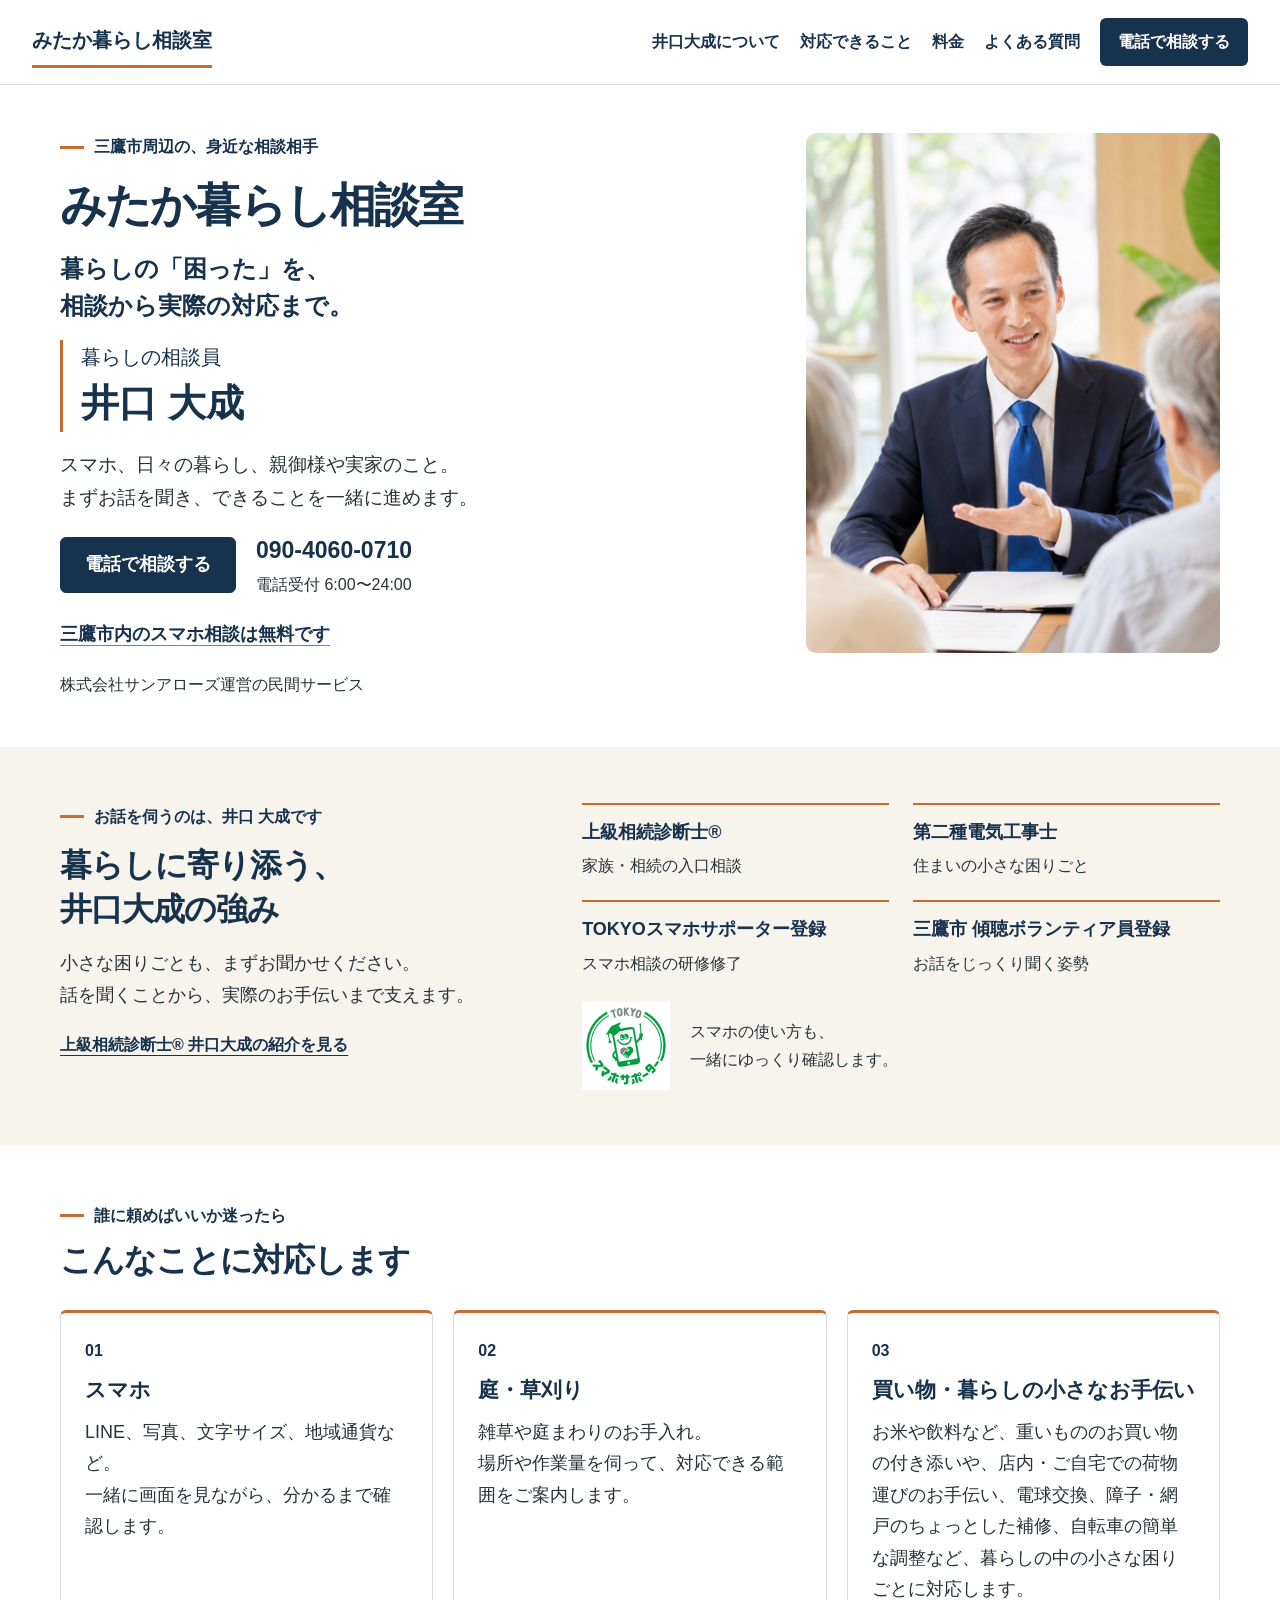
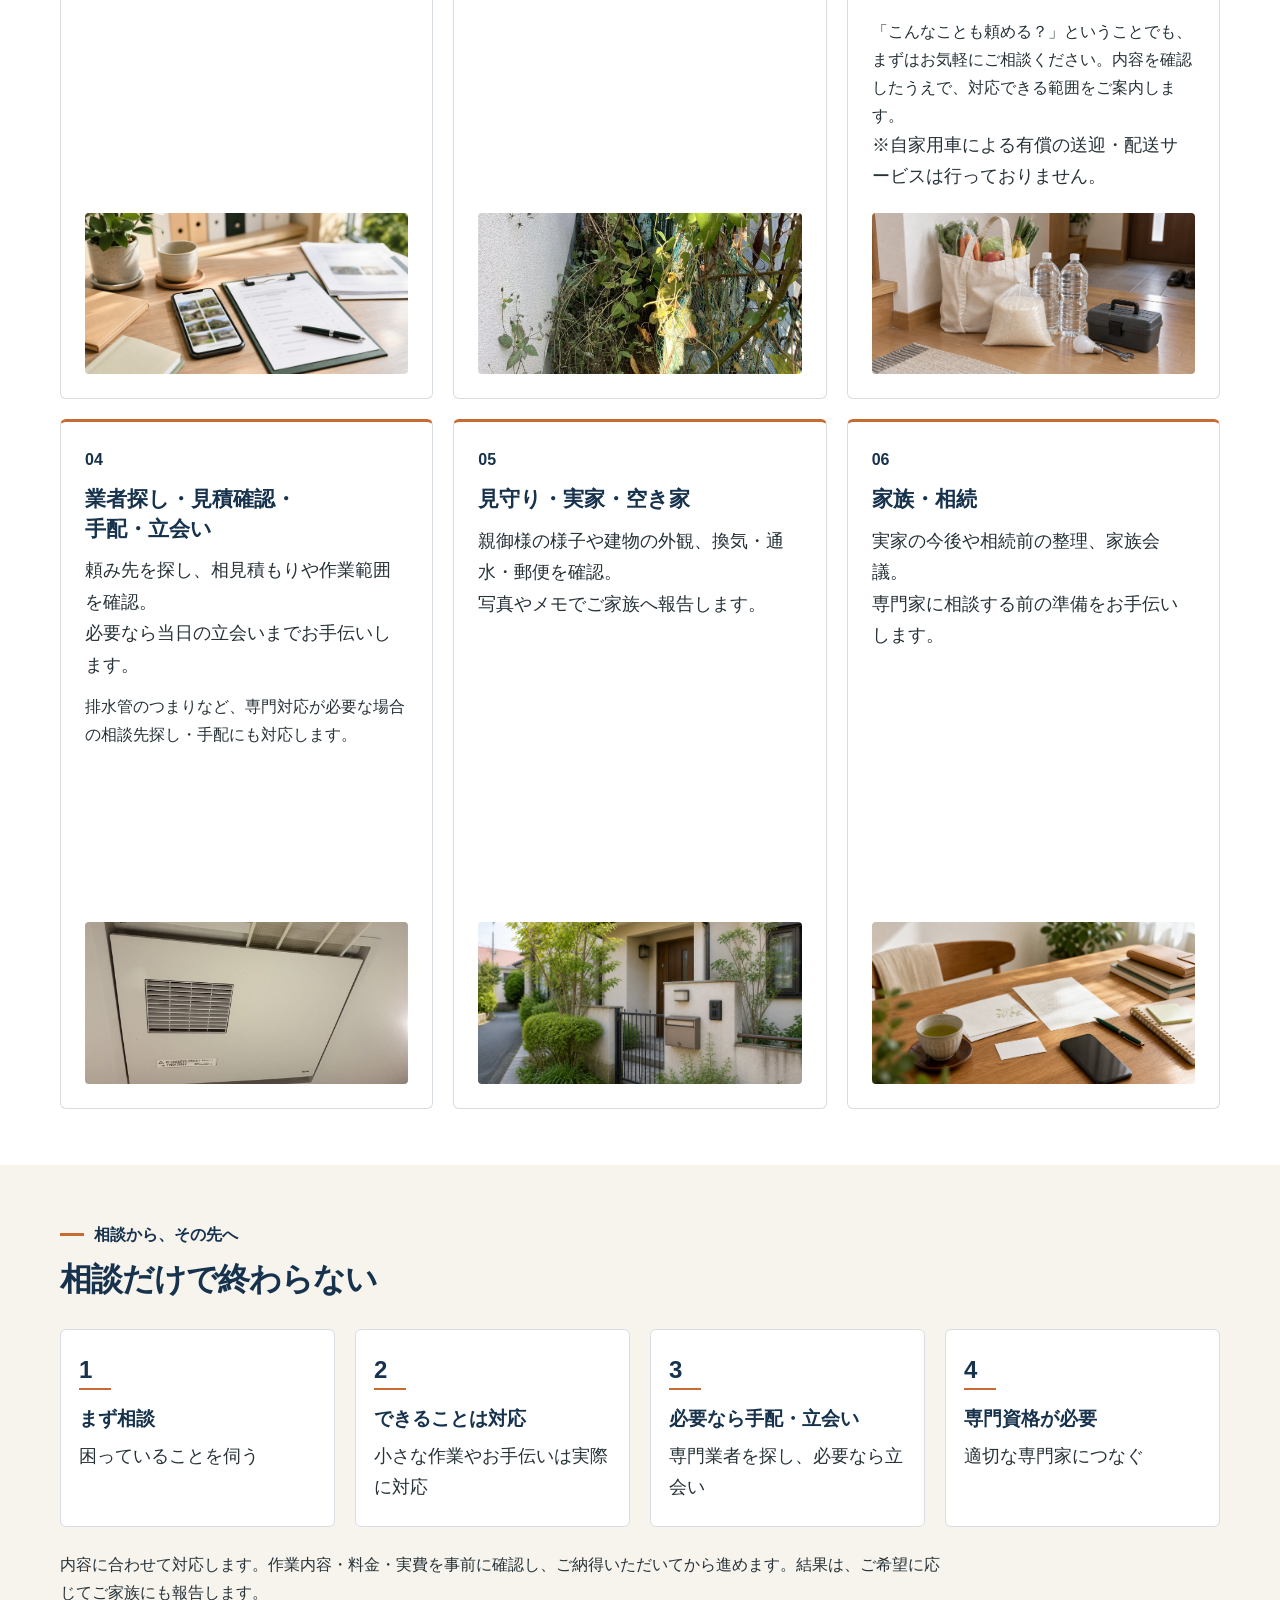
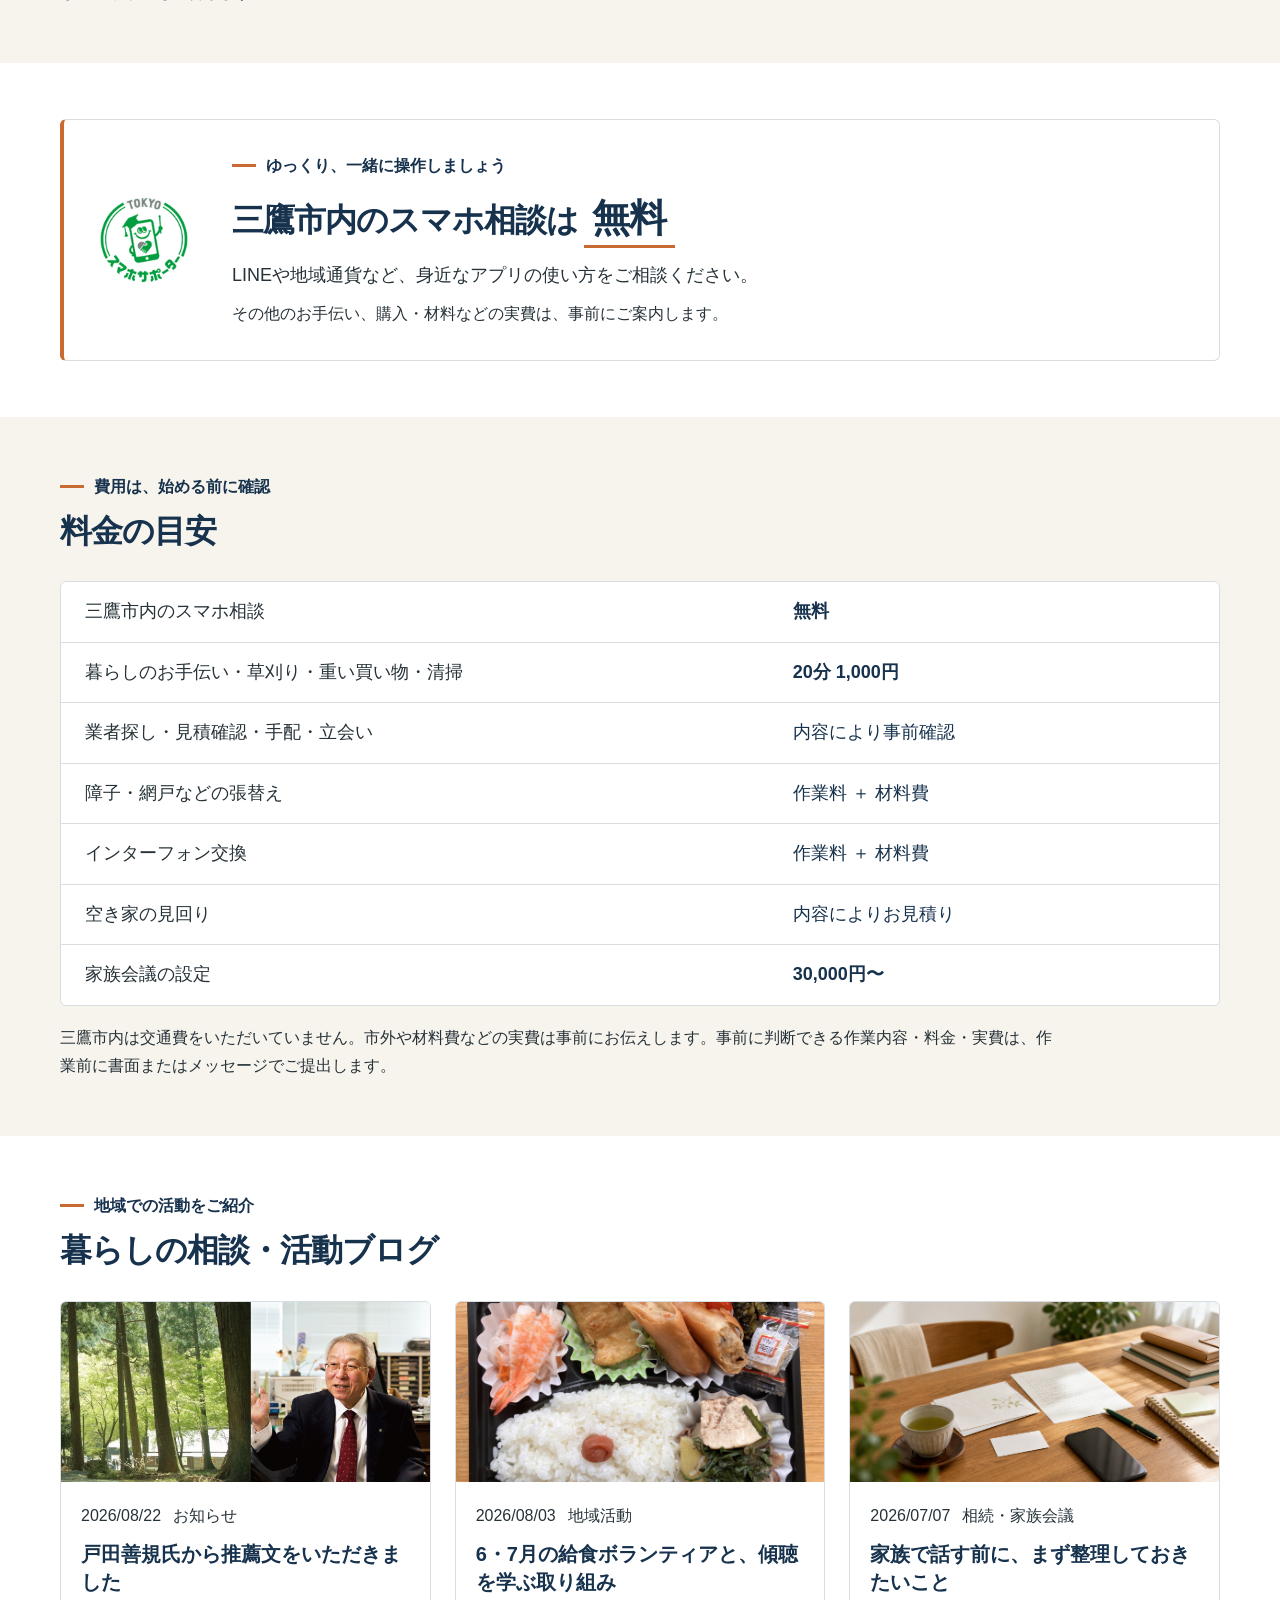
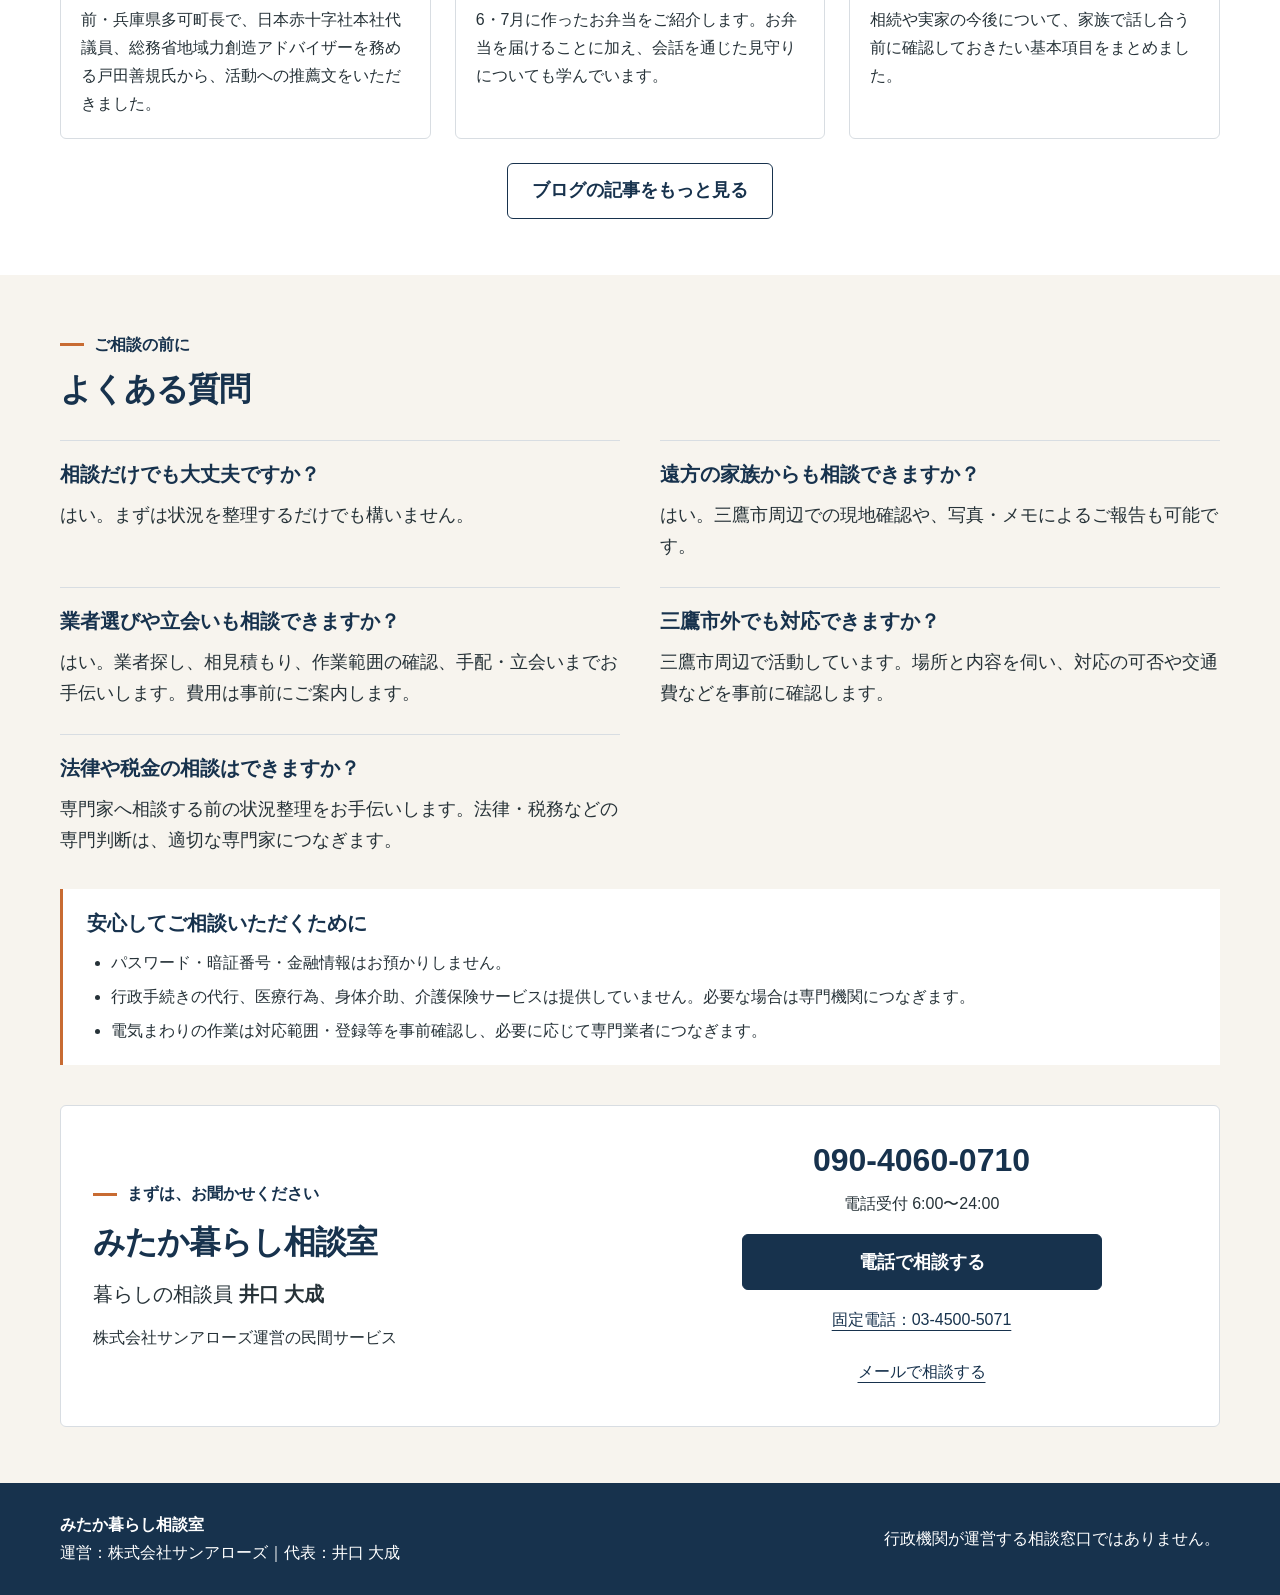
==== commit ec75925f: "買い物・小作業の表現を修正" ====
--- a/index.html
+++ b/index.html
@@ -85,7 +85,7 @@
         <div class="service-grid">
           <article class="service-card"><p class="card-number" aria-hidden="true">01</p><h3>スマホ</h3><p>LINE、写真、文字サイズ、地域通貨など。<br>一緒に画面を見ながら、分かるまで確認します。</p><img src="assets/images/local-support-report.jpg" alt="木の机に置いたスマホと確認用のメモのイメージ" width="1600" height="854" loading="lazy" decoding="async"></article>
           <article class="service-card"><p class="card-number" aria-hidden="true">02</p><h3>庭・草刈り</h3><p>雑草や庭まわりのお手入れ。<br>場所や作業量を伺って、対応できる範囲をご案内します。</p><img src="assets/activities/vacant-weeding-back-before.jpg" alt="住宅の建物まわりに伸びた雑草" width="1050" height="1400" loading="lazy" decoding="async"></article>
-          <article class="service-card"><p class="card-number" aria-hidden="true">03</p><h3>買い物・小作業</h3><p>お米や水など重いお買い物の付き添いや、荷物運びのお手伝い、電球交換・障子・網戸・自転車のちょっとした修理など、暮らしの小さな困りごとに対応します。</p><p class="service-note">内容により対応範囲をご相談のうえ決めます。</p><img src="assets/images/service-shopping-small-tasks.png" alt="買い物袋、お米、水と小さな家庭用工具のイメージ" width="1672" height="941" loading="lazy" decoding="async"></article>
+          <article class="service-card"><p class="card-number" aria-hidden="true">03</p><h3>買い物・暮らしの小さなお手伝い</h3><p>お米や飲料など、重いもののお買い物の付き添いや、店内・ご自宅での荷物運びのお手伝い、電球交換、障子・網戸のちょっとした補修、自転車の簡単な調整など、暮らしの中の小さな困りごとに対応します。</p><p class="service-note">「こんなことも頼める？」ということでも、まずはお気軽にご相談ください。内容を確認したうえで、対応できる範囲をご案内します。</p><p class="small-note">※自家用車による有償の送迎・配送サービスは行っておりません。</p><img src="assets/images/service-shopping-small-tasks.png" alt="買い物袋、お米、水と小さな家庭用工具のイメージ" width="1672" height="941" loading="lazy" decoding="async"></article>
           <article class="service-card"><p class="card-number" aria-hidden="true">04</p><h3>業者探し・見積確認・<br>手配・立会い</h3><p>頼み先を探し、相見積もりや作業範囲を確認。<br>必要なら当日の立会いまでお手伝いします。</p><p class="service-note">排水管のつまりなど、専門対応が必要な場合の相談先探し・手配にも対応します。</p><img class="service-equipment-photo" src="assets/activities/bath-fan-unit-before.jpg" alt="日本の家庭の浴室換気設備を確認するイメージ" width="1050" height="1400" loading="lazy" decoding="async"></article>
           <article id="vacant-house" class="service-card"><p class="card-number" aria-hidden="true">05</p><h3>見守り・実家・空き家</h3><p>親御様の様子や建物の外観、換気・通水・郵便を確認。<br>写真やメモでご家族へ報告します。</p><img src="assets/images/vacant-house-check.jpg" alt="日本の住宅の門扉、玄関と郵便受けのイメージ" width="1536" height="1024" loading="lazy" decoding="async"></article>
           <article class="service-card"><p class="card-number" aria-hidden="true">06</p><h3>家族・相続</h3><p>実家の今後や相続前の整理、家族会議。<br>専門家に相談する前の準備をお手伝いします。</p><img src="assets/images/consultation-table.jpg" alt="家庭の机に置いた書類、封筒とノートのイメージ" width="1600" height="854" loading="lazy" decoding="async"></article>
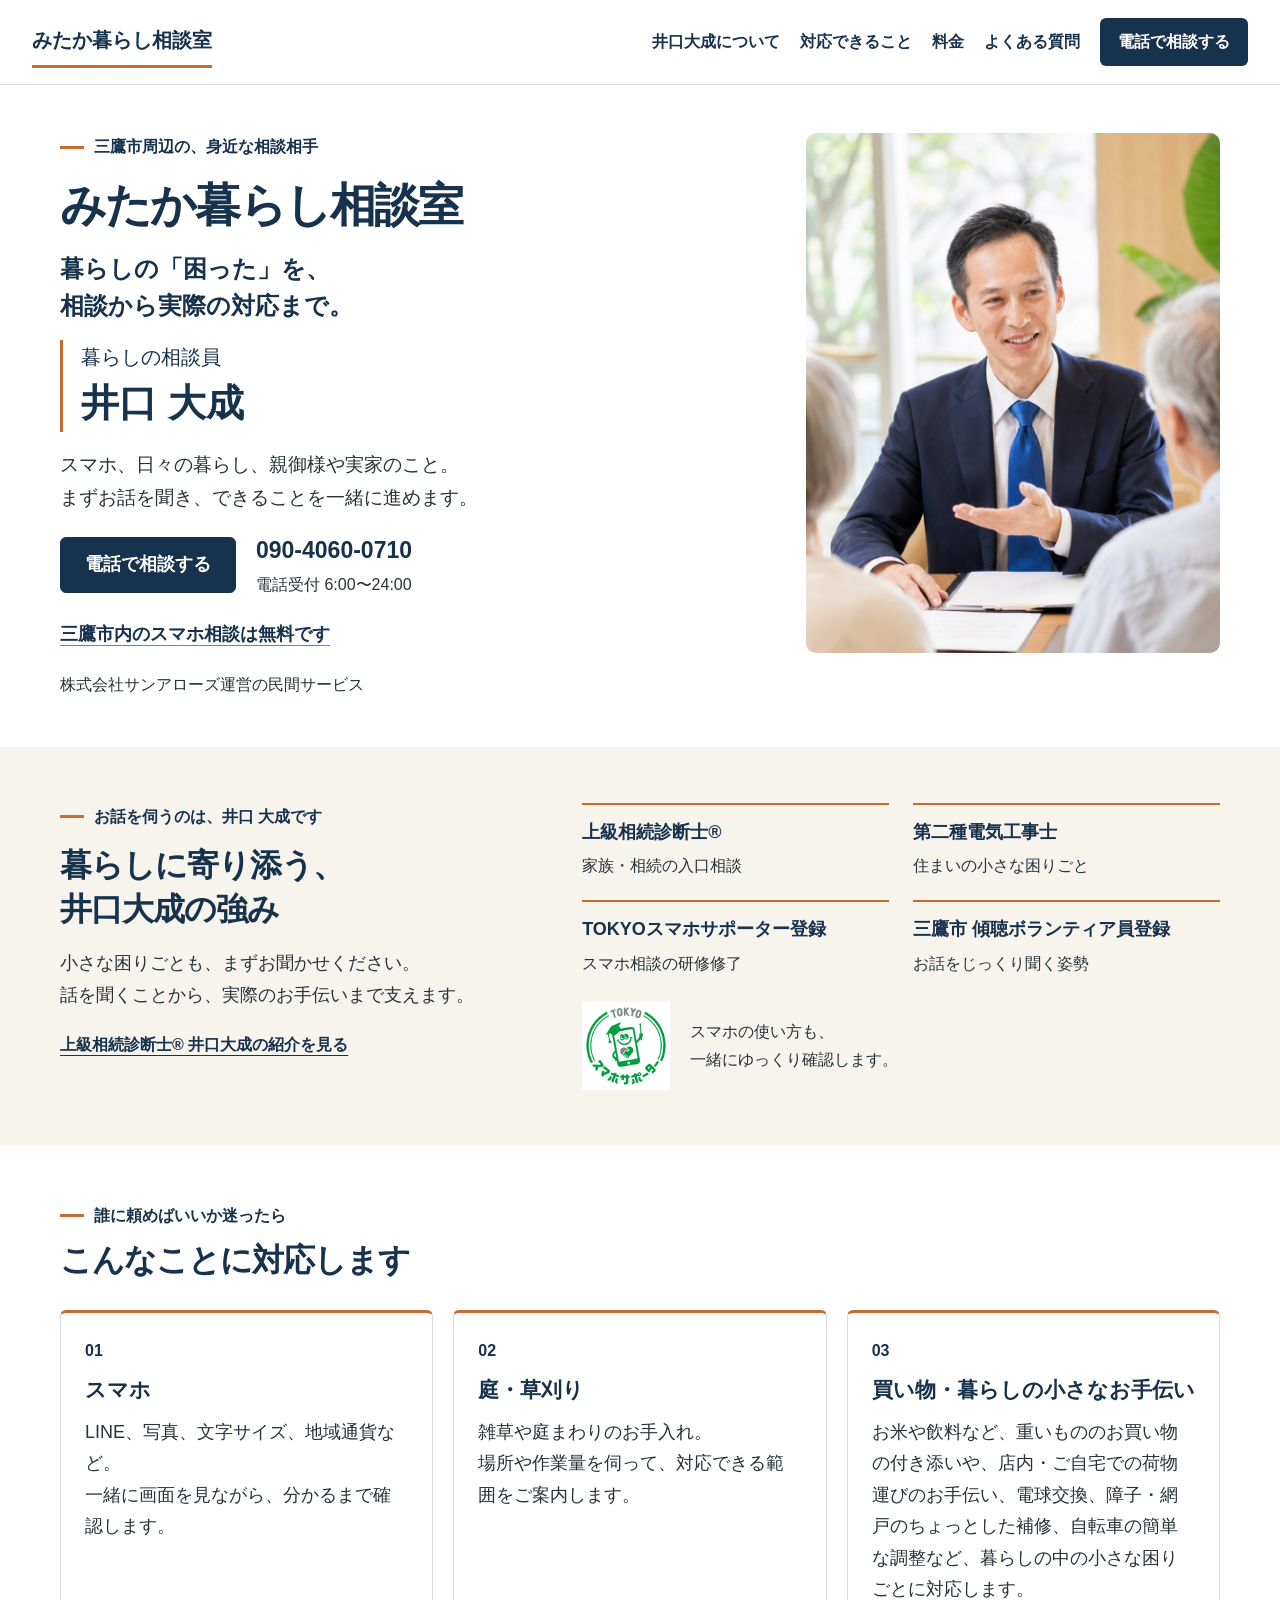
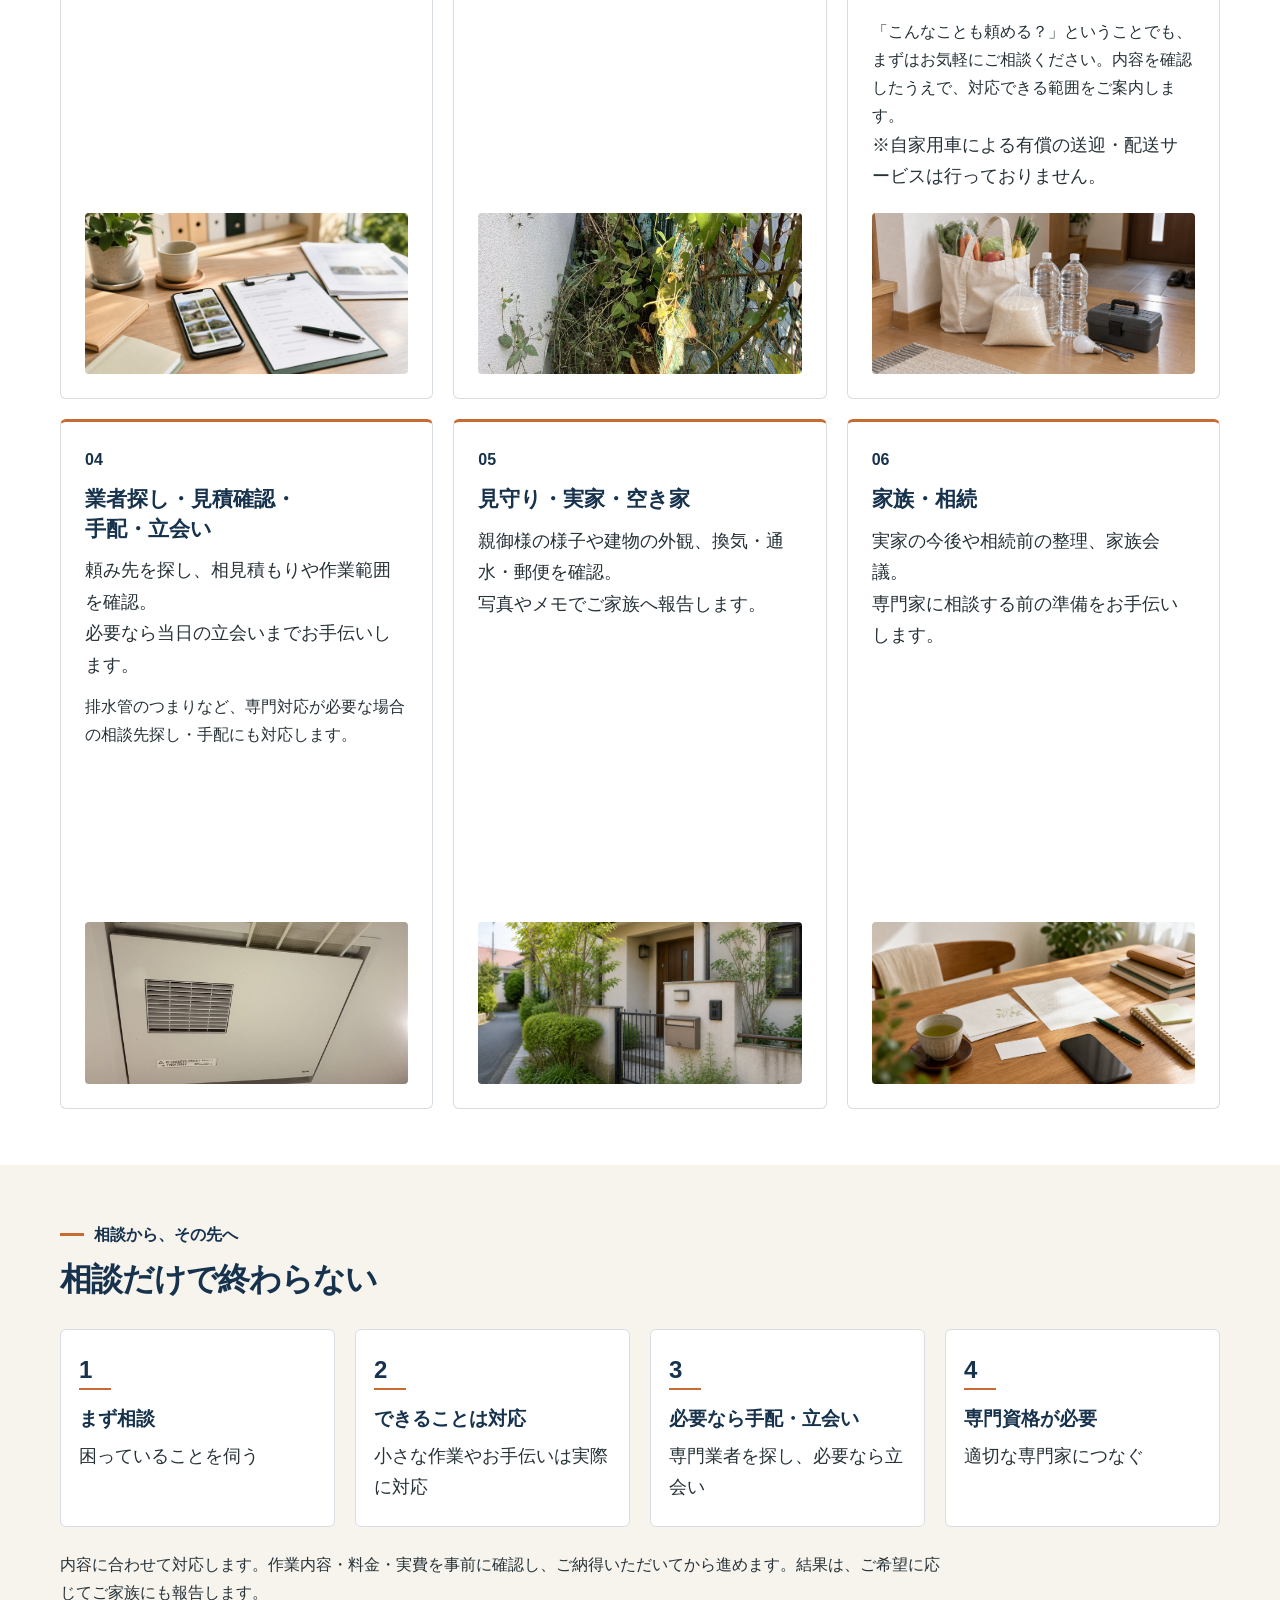
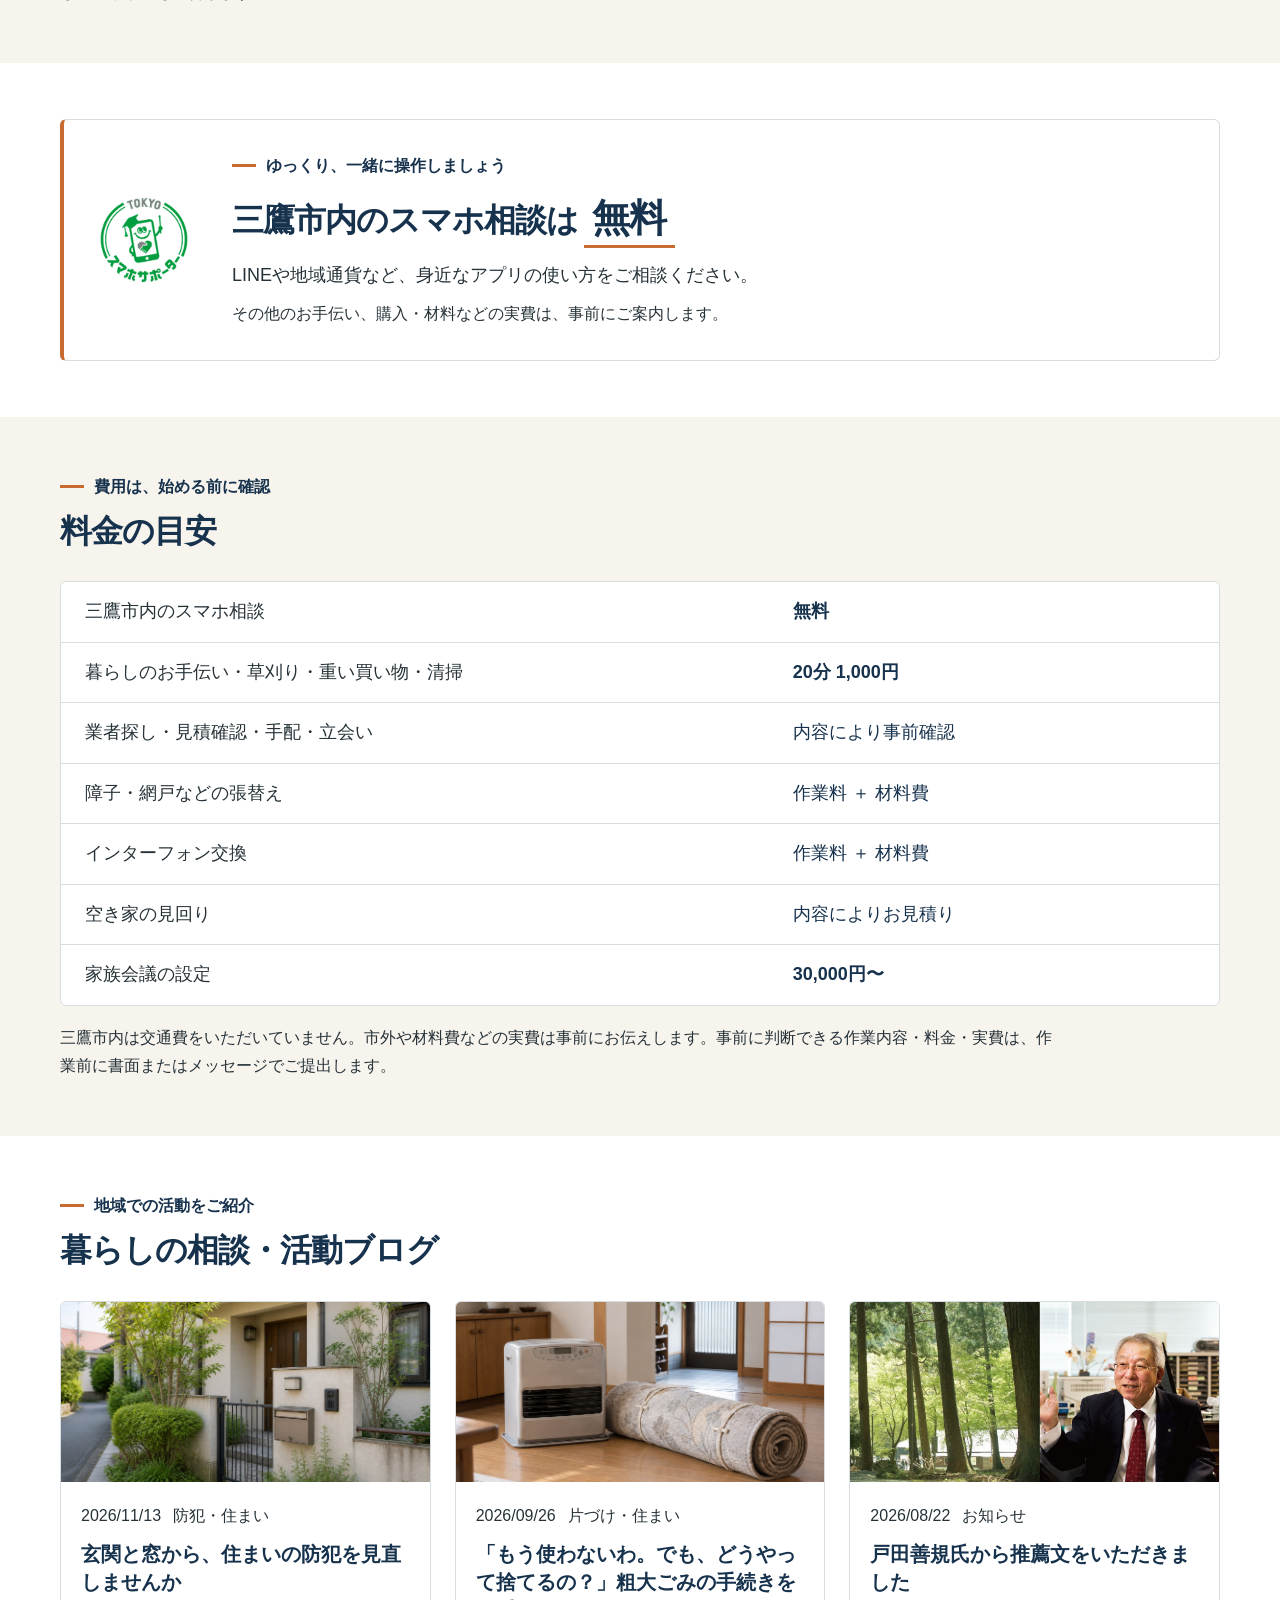
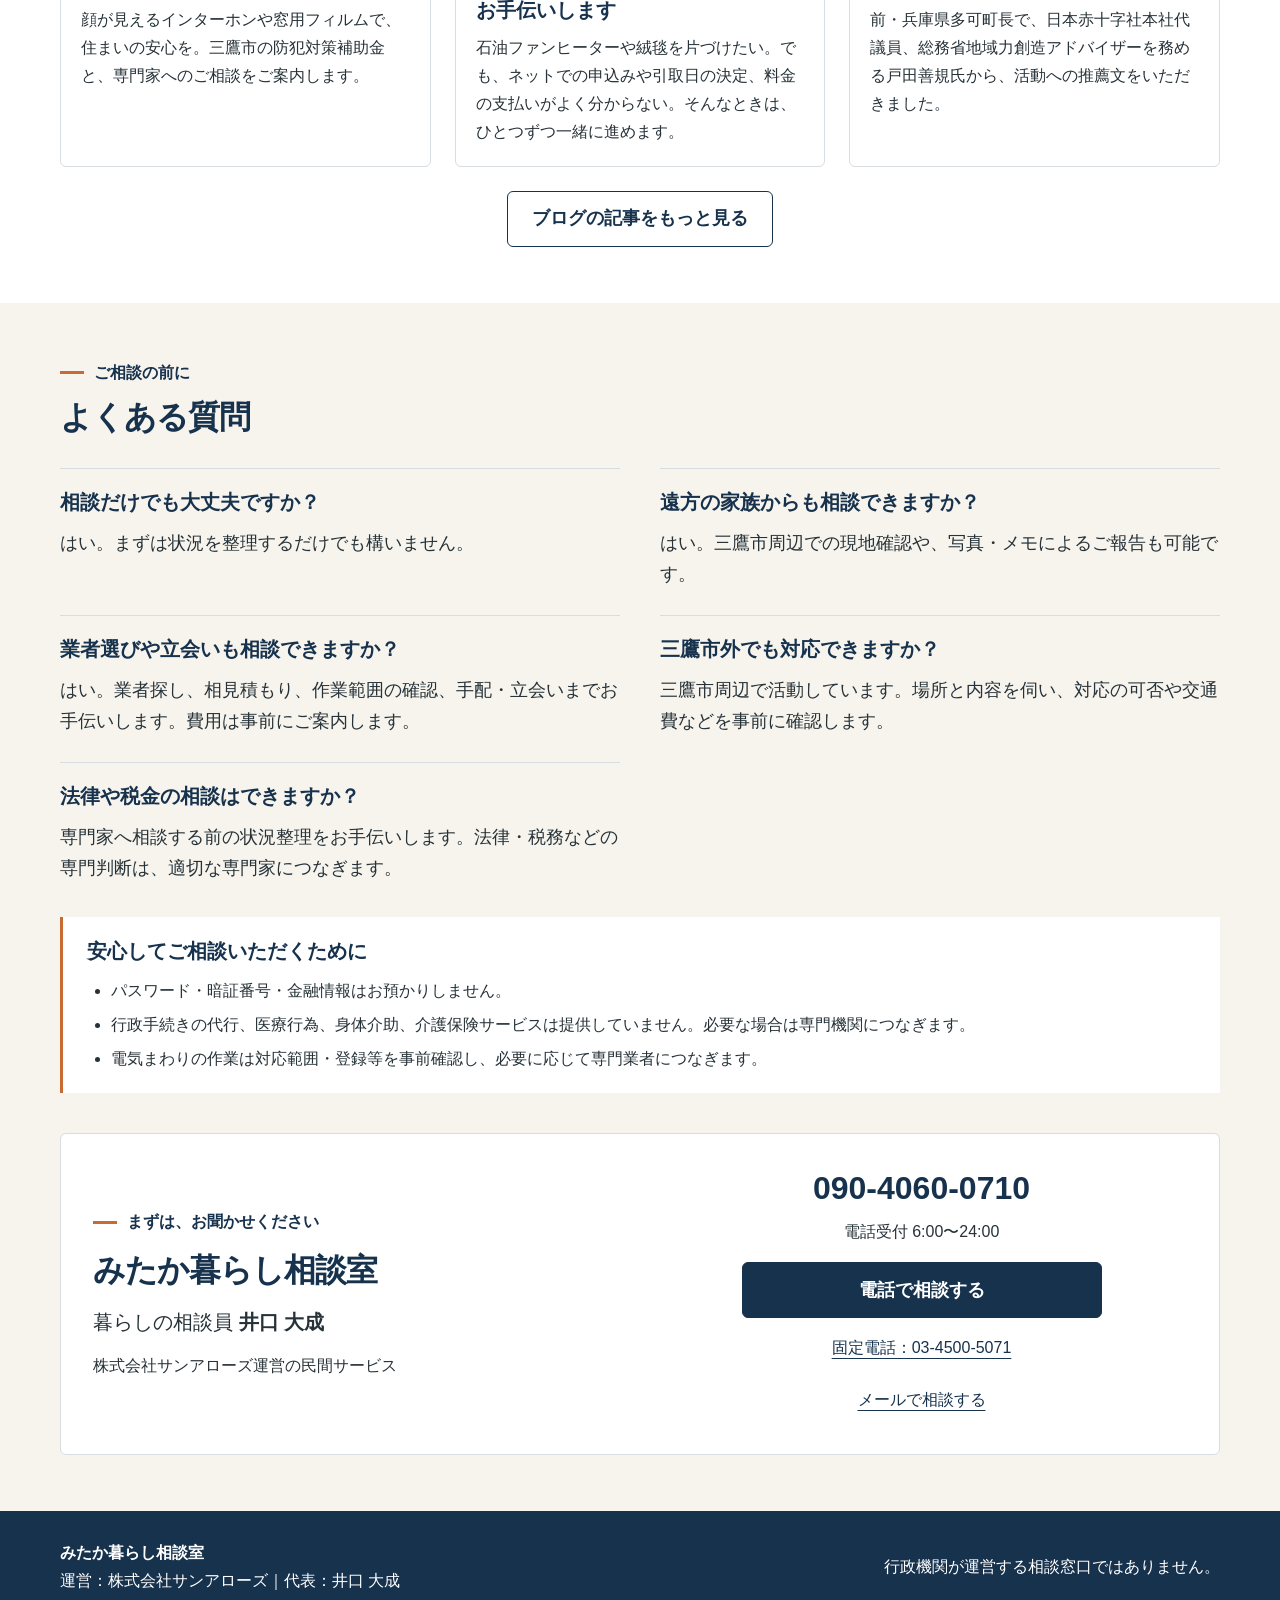
==== commit d58d296e: "玄関と窓の防犯記事を追加し最新記事一覧を更新" ====
--- a/index.html
+++ b/index.html
@@ -133,9 +133,9 @@
       <div class="container">
         <div class="section-heading"><p class="eyebrow">地域での活動をご紹介</p><h2 id="activities-title">暮らしの相談・活動ブログ</h2></div>
         <div id="activities-list" class="activity-grid">
-          <article class="activity-card"><div class="activity-media"><img src="assets/images/toda-yoshinori-profile.jpg" alt="戸田善規氏の写真" loading="lazy"></div><div class="activity-body"><div class="activity-meta"><time datetime="2026-08-23">2026/08/23</time><span>お知らせ</span></div><h3><a href="activities/2026-08-activity-023.html">戸田善規氏から推薦文をいただきました</a></h3><p>活動への推薦文をご紹介します。</p></div></article>
-          <article class="activity-card"><div class="activity-media"><img src="assets/activities/img_8447.jpg?v=20260804" alt="給食ボランティアのお弁当" loading="lazy"></div><div class="activity-body"><div class="activity-meta"><time datetime="2026-08-04">2026/08/04</time><span>地域活動</span></div><h3><a href="activities/2026-08-activity-001.html">6・7月の給食ボランティアと、傾聴を学ぶ取り組み</a></h3><p>お弁当と、会話を通じた見守りの取り組みをご紹介します。</p></div></article>
-          <article class="activity-card"><div class="activity-media"><img src="assets/images/consultation-table.jpg" alt="相談を整理するテーブルと書類" loading="lazy"></div><div class="activity-body"><div class="activity-meta"><time datetime="2026-07-08">2026/07/08</time><span>相続・家族会議</span></div><h3><a href="activities/2026-07-activity-003.html">家族で話す前に、まず整理しておきたいこと</a></h3><p>家族で話し合う前の基本項目をまとめました。</p></div></article>
+          <article class="activity-card"><div class="activity-media"><img src="assets/images/vacant-house-check.jpg" alt="インターホンのある玄関と窓のイメージ" loading="lazy"></div><div class="activity-body"><div class="activity-meta"><time datetime="2026-11-14">2026/11/14</time><span>防犯・住まい</span></div><h3><a href="activities/2026-11-activity-001.html">玄関と窓から、住まいの防犯を見直しませんか</a></h3><p>顔が見えるインターホンや窓用フィルムで、住まいの安心を。三鷹市の防犯対策補助金と、専門家へのご相談をご案内します。</p></div></article>
+          <article class="activity-card"><div class="activity-media"><img src="assets/activities/bulky-waste-fan-heater-carpet-jp.jpg" alt="日本の家庭で粗大ごみの引き取りに備えた石油ファンヒーターと丸めた絨毯のイメージ" loading="lazy"></div><div class="activity-body"><div class="activity-meta"><time datetime="2026-09-27">2026/09/27</time><span>片づけ・住まい</span></div><h3><a href="activities/2026-09-activity-001.html">「もう使わないわ。でも、どうやって捨てるの？」粗大ごみの手続きをお手伝いします</a></h3><p>石油ファンヒーターや絨毯を片づけたい。でも、ネットでの申込みや引取日の決定、料金の支払いがよく分からない。そんなときは、ひとつずつ一緒に進めます。</p></div></article>
+          <article class="activity-card"><div class="activity-media"><img src="assets/images/toda-yoshinori-profile.jpg" alt="戸田善規氏の写真" loading="lazy"></div><div class="activity-body"><div class="activity-meta"><time datetime="2026-08-23">2026/08/23</time><span>お知らせ</span></div><h3><a href="activities/2026-08-activity-023.html">戸田善規氏から推薦文をいただきました</a></h3><p>前・兵庫県多可町長で、日本赤十字社本社代議員、総務省地域力創造アドバイザーを務める戸田善規氏から、活動への推薦文をいただきました。</p></div></article>
         </div>
         <div class="blog-more"><a class="button secondary" href="activities/index.html">ブログの記事をもっと見る</a></div>
       </div>
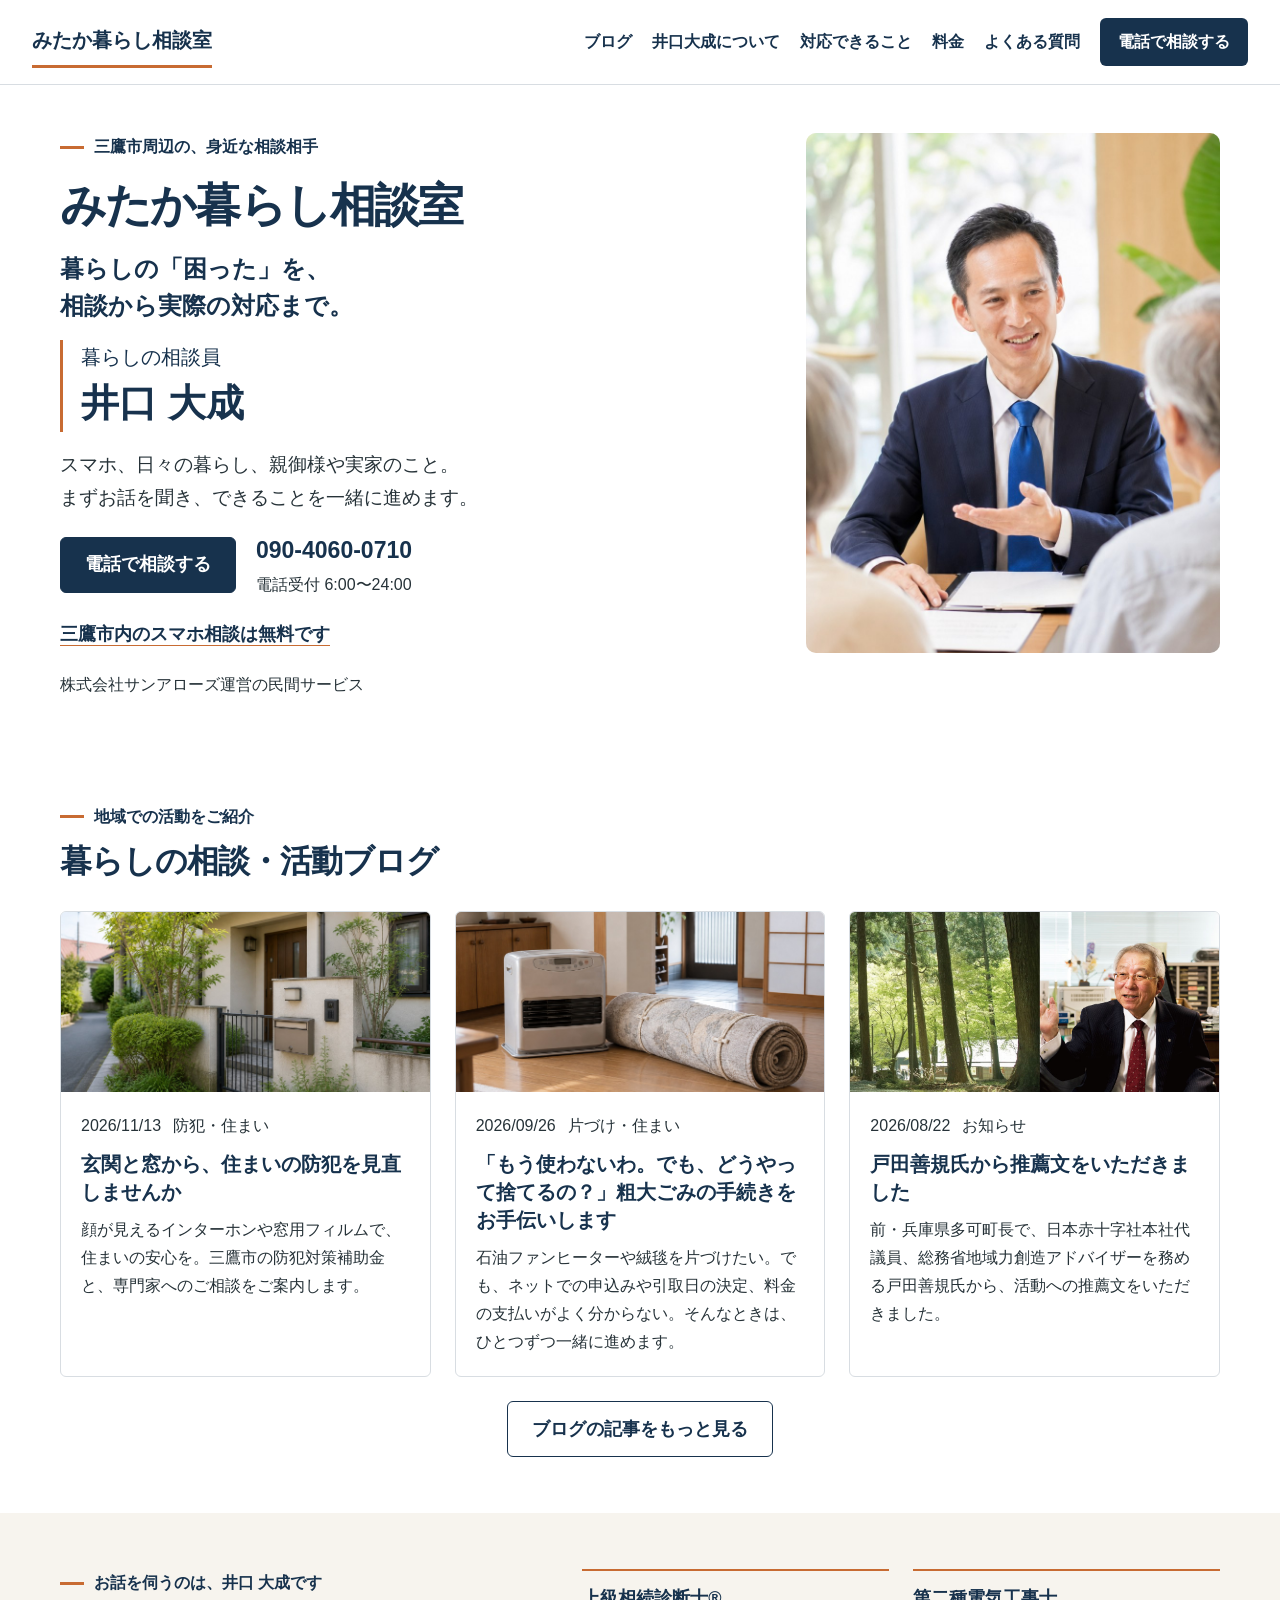
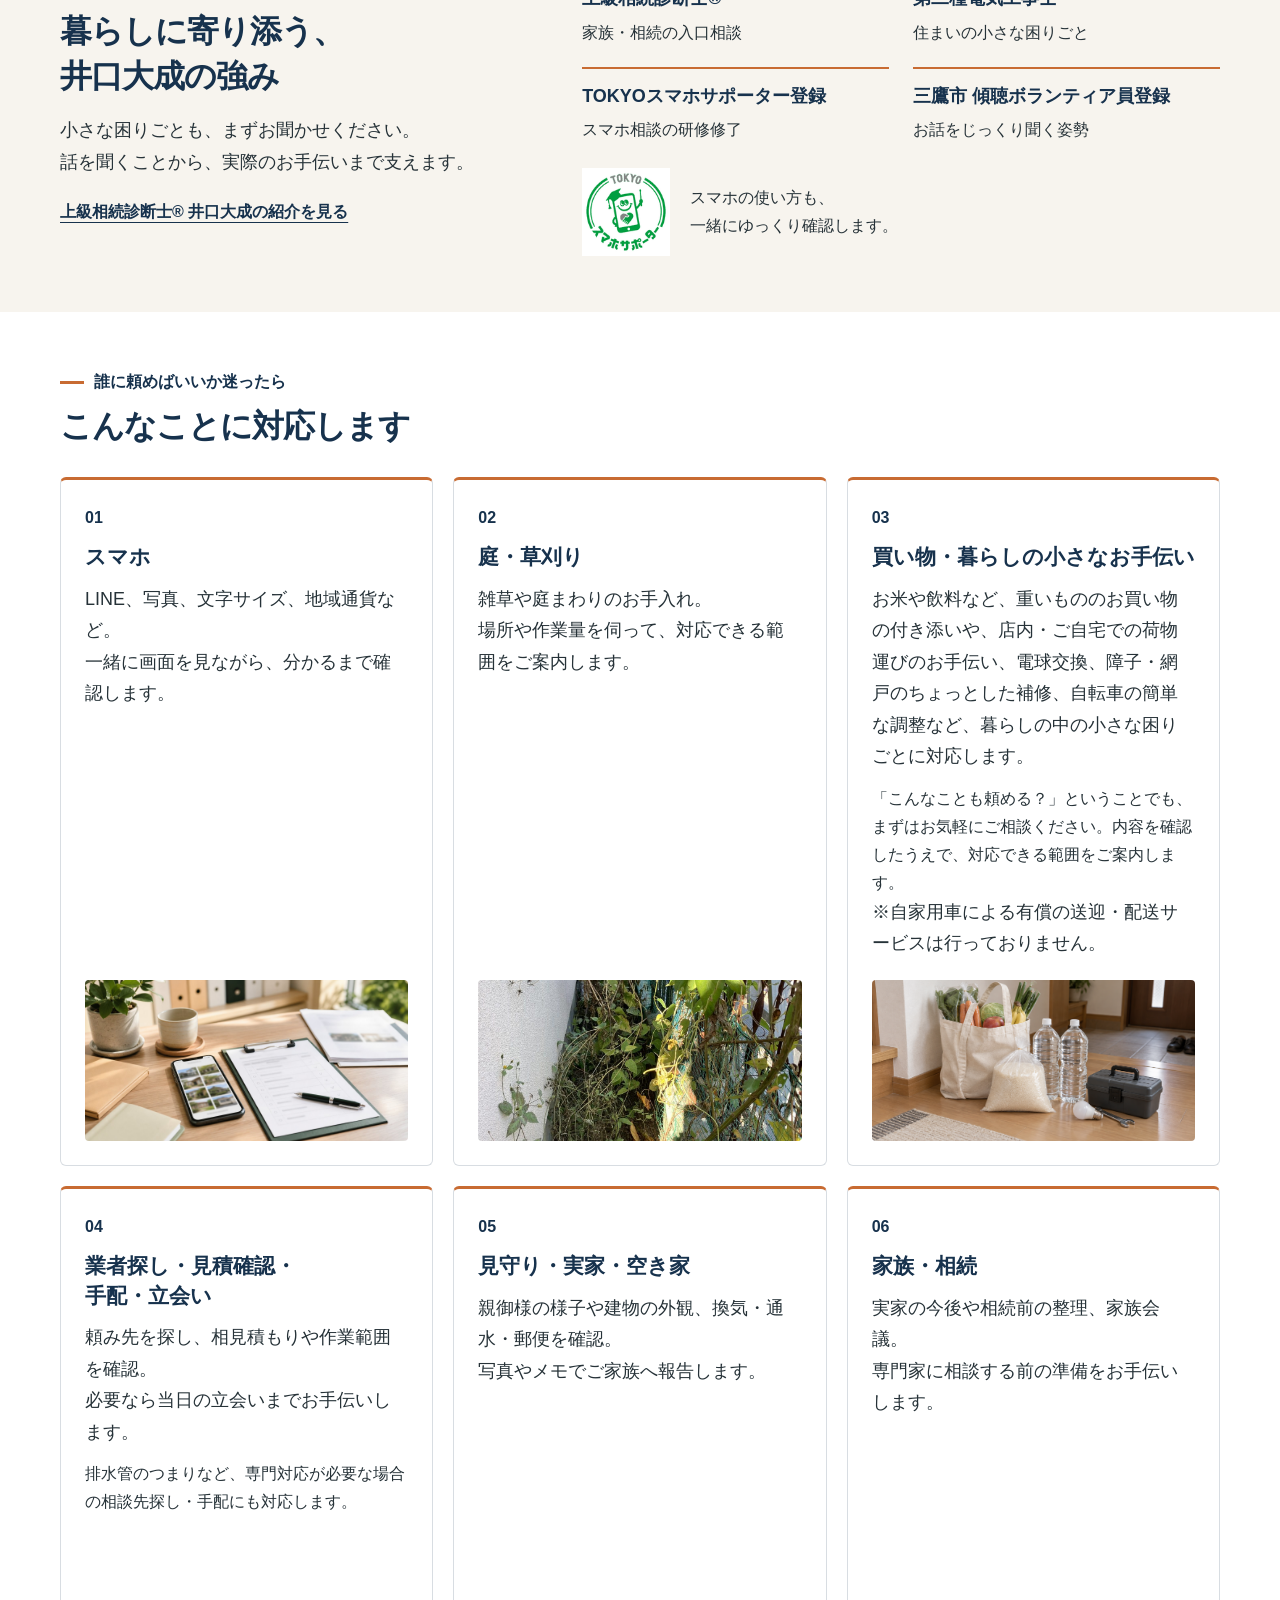
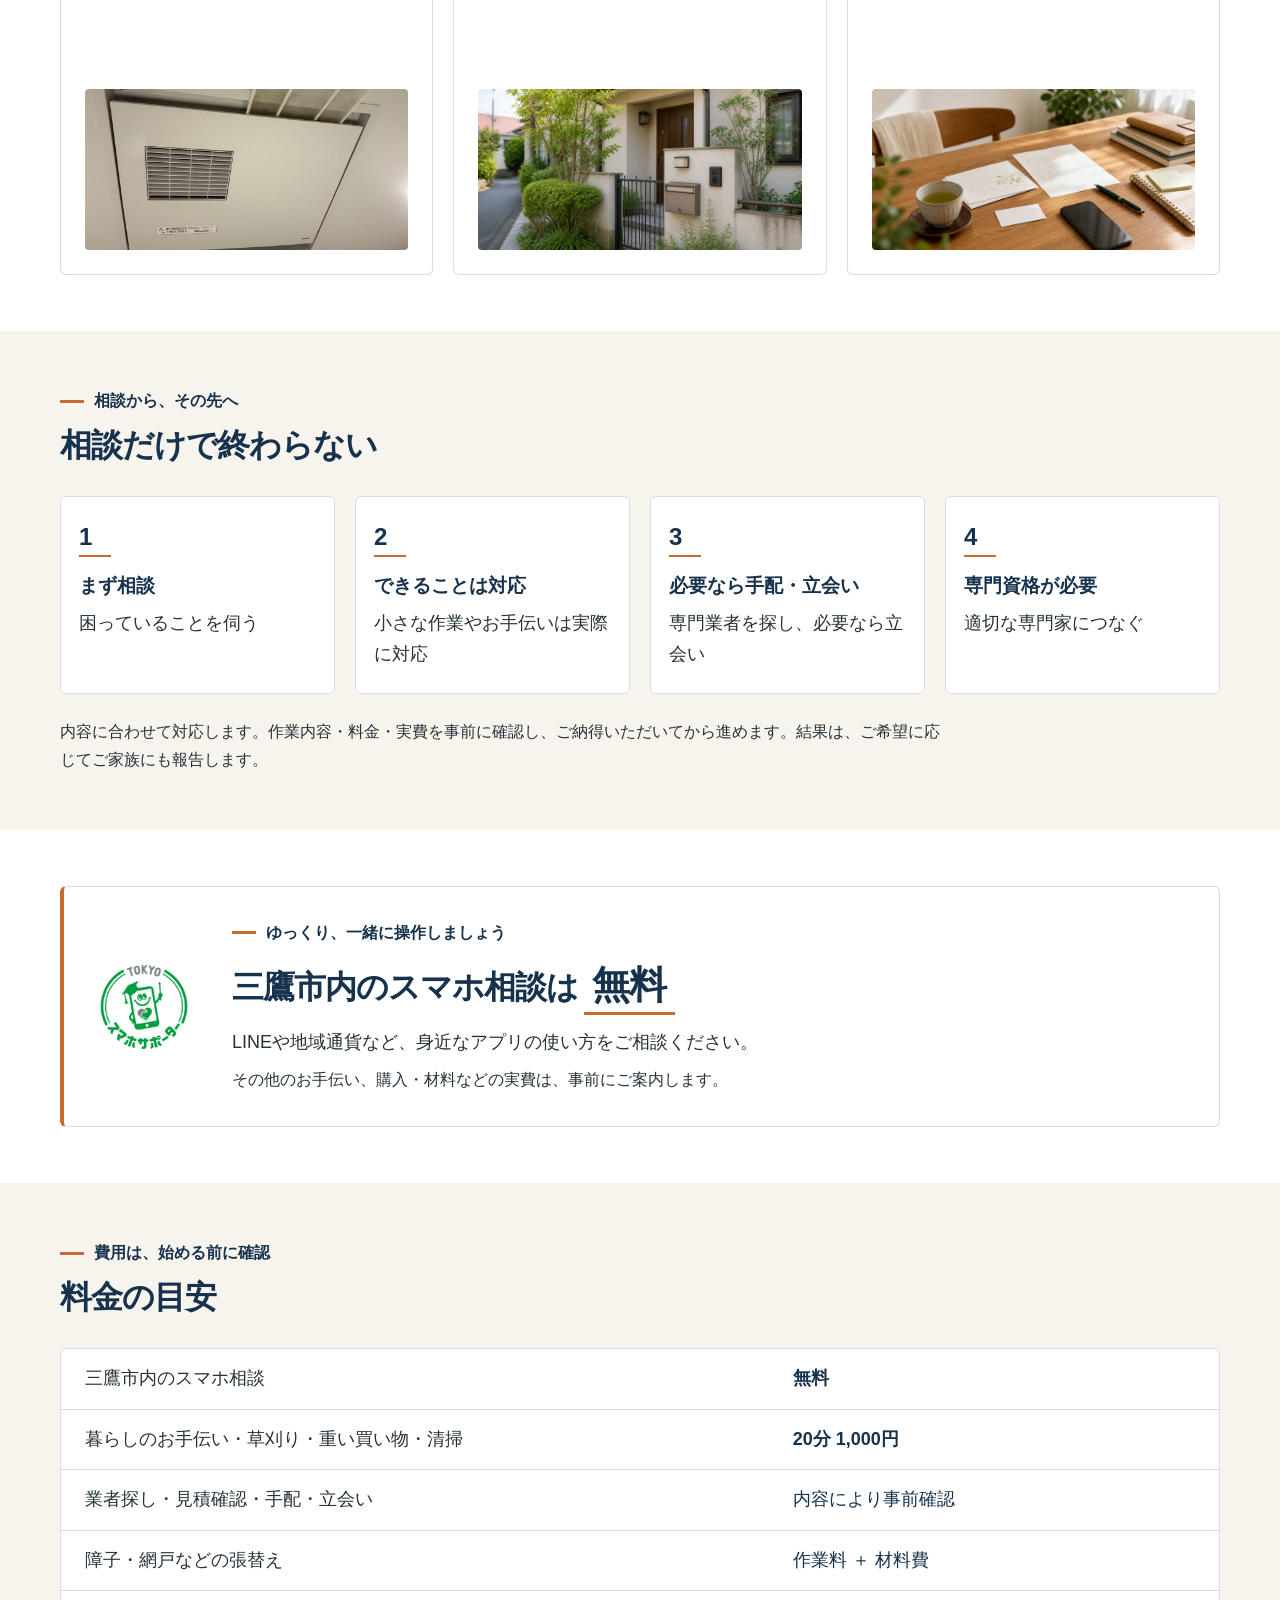
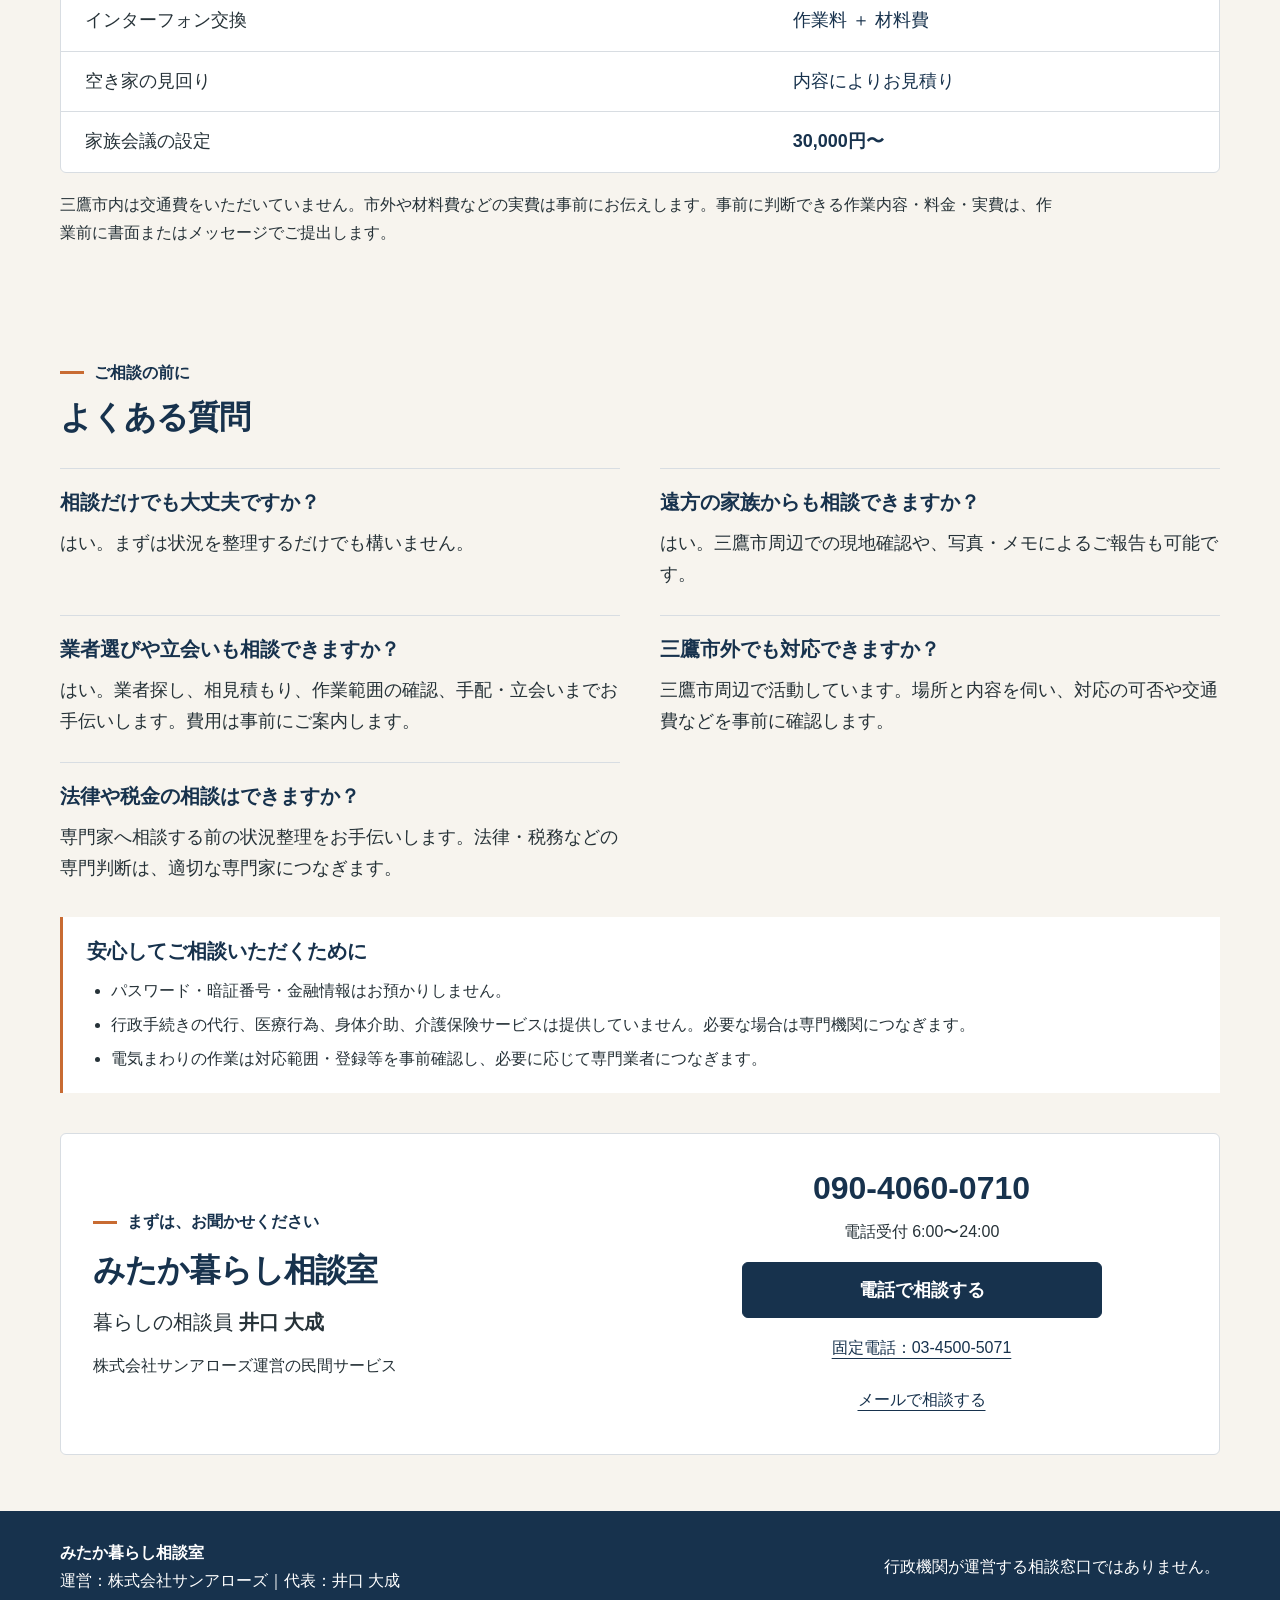
==== commit 944322f8: "ブログをトップ紹介直下へ移動し上部メニューに追加" ====
--- a/index.html
+++ b/index.html
@@ -2,6 +2,7 @@
 <html lang="ja">
 <head>
   <meta charset="utf-8">
+  <meta name="google-site-verification" content="6LfsQJIEsfAeT_lOTCRj0PN3sZgobN3AZ83NGo0fLEg" />
   <meta name="viewport" content="width=device-width, initial-scale=1">
   <title>みたか暮らし相談室｜暮らしの相談員 井口 大成</title>
   <meta name="description" content="暮らしの相談員 井口大成に、スマホ・庭・買い物・実家・家族の困りごとを相談できます。相談から実際の対応、業者の手配・立会いまで。三鷹市内のスマホ相談は無料。株式会社サンアローズが運営する民間サービスです。">
@@ -17,6 +18,7 @@
     <a class="brand" href="#top" aria-label="みたか暮らし相談室 トップへ">みたか暮らし相談室</a>
     <button class="nav-toggle" type="button" aria-expanded="false" aria-controls="site-nav">メニュー</button>
     <nav id="site-nav" class="site-nav" aria-label="目的別ナビゲーション">
+      <a href="#activities">ブログ</a>
       <a href="#first">井口大成について</a>
       <a href="#services">対応できること</a>
       <a href="#price">料金</a>
@@ -50,6 +52,18 @@
         </div>
         <p class="hero-free"><a href="#smartphone">三鷹市内のスマホ相談は無料です</a></p>
         <p class="operator">株式会社サンアローズ運営の民間サービス</p>
+      </div>
+    </section>
+
+    <section id="activities" class="section" aria-labelledby="activities-title">
+      <div class="container">
+        <div class="section-heading"><p class="eyebrow">地域での活動をご紹介</p><h2 id="activities-title">暮らしの相談・活動ブログ</h2></div>
+        <div id="activities-list" class="activity-grid">
+          <article class="activity-card"><div class="activity-media"><img src="assets/images/vacant-house-check.jpg" alt="インターホンのある玄関と窓のイメージ" loading="lazy"></div><div class="activity-body"><div class="activity-meta"><time datetime="2026-11-14">2026/11/14</time><span>防犯・住まい</span></div><h3><a href="activities/2026-11-activity-001.html">玄関と窓から、住まいの防犯を見直しませんか</a></h3><p>顔が見えるインターホンや窓用フィルムで、住まいの安心を。三鷹市の防犯対策補助金と、専門家へのご相談をご案内します。</p></div></article>
+          <article class="activity-card"><div class="activity-media"><img src="assets/activities/bulky-waste-fan-heater-carpet-jp.jpg" alt="日本の家庭で粗大ごみの引き取りに備えた石油ファンヒーターと丸めた絨毯のイメージ" loading="lazy"></div><div class="activity-body"><div class="activity-meta"><time datetime="2026-09-27">2026/09/27</time><span>片づけ・住まい</span></div><h3><a href="activities/2026-09-activity-001.html">「もう使わないわ。でも、どうやって捨てるの？」粗大ごみの手続きをお手伝いします</a></h3><p>石油ファンヒーターや絨毯を片づけたい。でも、ネットでの申込みや引取日の決定、料金の支払いがよく分からない。そんなときは、ひとつずつ一緒に進めます。</p></div></article>
+          <article class="activity-card"><div class="activity-media"><img src="assets/images/toda-yoshinori-profile.jpg" alt="戸田善規氏の写真" loading="lazy"></div><div class="activity-body"><div class="activity-meta"><time datetime="2026-08-23">2026/08/23</time><span>お知らせ</span></div><h3><a href="activities/2026-08-activity-023.html">戸田善規氏から推薦文をいただきました</a></h3><p>前・兵庫県多可町長で、日本赤十字社本社代議員、総務省地域力創造アドバイザーを務める戸田善規氏から、活動への推薦文をいただきました。</p></div></article>
+        </div>
+        <div class="blog-more"><a class="button secondary" href="activities/index.html">ブログの記事をもっと見る</a></div>
       </div>
     </section>
 
@@ -129,18 +143,6 @@
       </div>
     </section>
 
-    <section id="activities" class="section" aria-labelledby="activities-title">
-      <div class="container">
-        <div class="section-heading"><p class="eyebrow">地域での活動をご紹介</p><h2 id="activities-title">暮らしの相談・活動ブログ</h2></div>
-        <div id="activities-list" class="activity-grid">
-          <article class="activity-card"><div class="activity-media"><img src="assets/images/vacant-house-check.jpg" alt="インターホンのある玄関と窓のイメージ" loading="lazy"></div><div class="activity-body"><div class="activity-meta"><time datetime="2026-11-14">2026/11/14</time><span>防犯・住まい</span></div><h3><a href="activities/2026-11-activity-001.html">玄関と窓から、住まいの防犯を見直しませんか</a></h3><p>顔が見えるインターホンや窓用フィルムで、住まいの安心を。三鷹市の防犯対策補助金と、専門家へのご相談をご案内します。</p></div></article>
-          <article class="activity-card"><div class="activity-media"><img src="assets/activities/bulky-waste-fan-heater-carpet-jp.jpg" alt="日本の家庭で粗大ごみの引き取りに備えた石油ファンヒーターと丸めた絨毯のイメージ" loading="lazy"></div><div class="activity-body"><div class="activity-meta"><time datetime="2026-09-27">2026/09/27</time><span>片づけ・住まい</span></div><h3><a href="activities/2026-09-activity-001.html">「もう使わないわ。でも、どうやって捨てるの？」粗大ごみの手続きをお手伝いします</a></h3><p>石油ファンヒーターや絨毯を片づけたい。でも、ネットでの申込みや引取日の決定、料金の支払いがよく分からない。そんなときは、ひとつずつ一緒に進めます。</p></div></article>
-          <article class="activity-card"><div class="activity-media"><img src="assets/images/toda-yoshinori-profile.jpg" alt="戸田善規氏の写真" loading="lazy"></div><div class="activity-body"><div class="activity-meta"><time datetime="2026-08-23">2026/08/23</time><span>お知らせ</span></div><h3><a href="activities/2026-08-activity-023.html">戸田善規氏から推薦文をいただきました</a></h3><p>前・兵庫県多可町長で、日本赤十字社本社代議員、総務省地域力創造アドバイザーを務める戸田善規氏から、活動への推薦文をいただきました。</p></div></article>
-        </div>
-        <div class="blog-more"><a class="button secondary" href="activities/index.html">ブログの記事をもっと見る</a></div>
-      </div>
-    </section>
-
     <section id="faq" class="section soft" aria-labelledby="faq-title">
       <div class="container">
         <div class="section-heading"><p class="eyebrow">ご相談の前に</p><h2 id="faq-title">よくある質問</h2></div>
